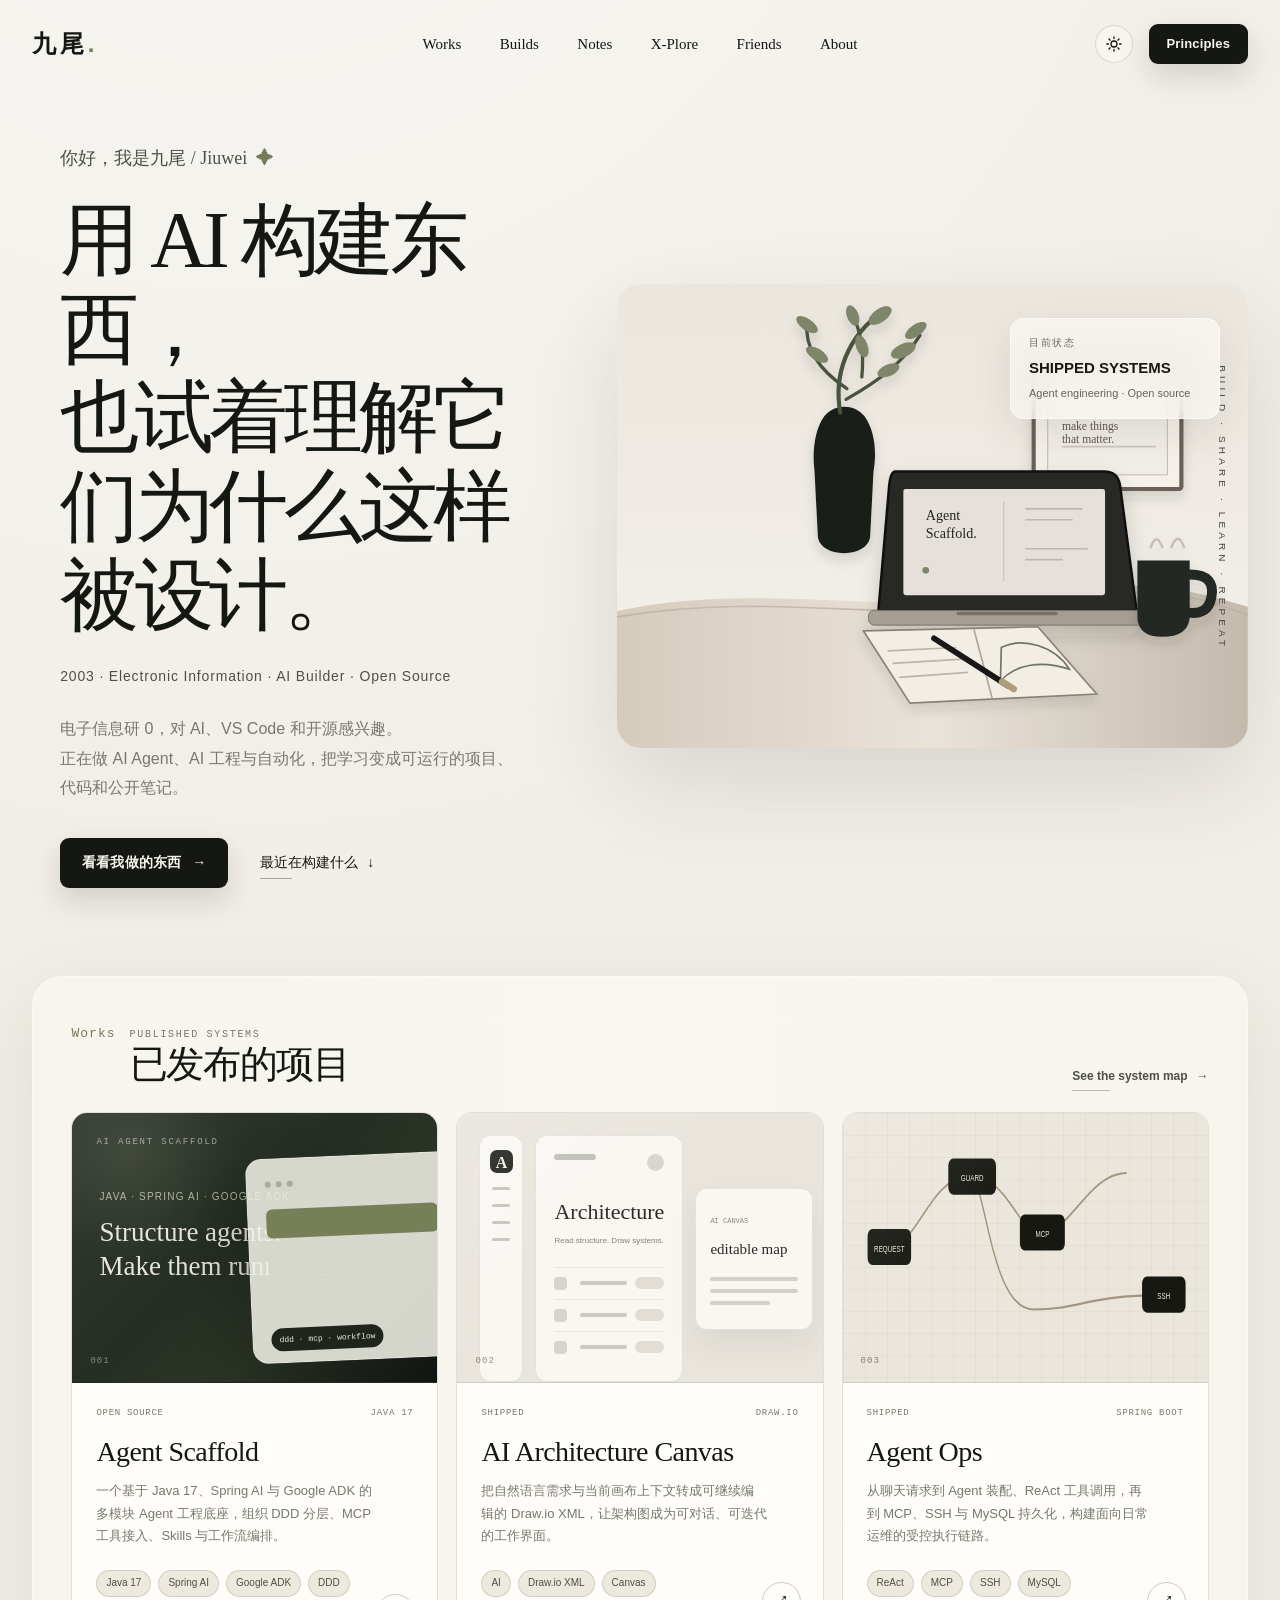
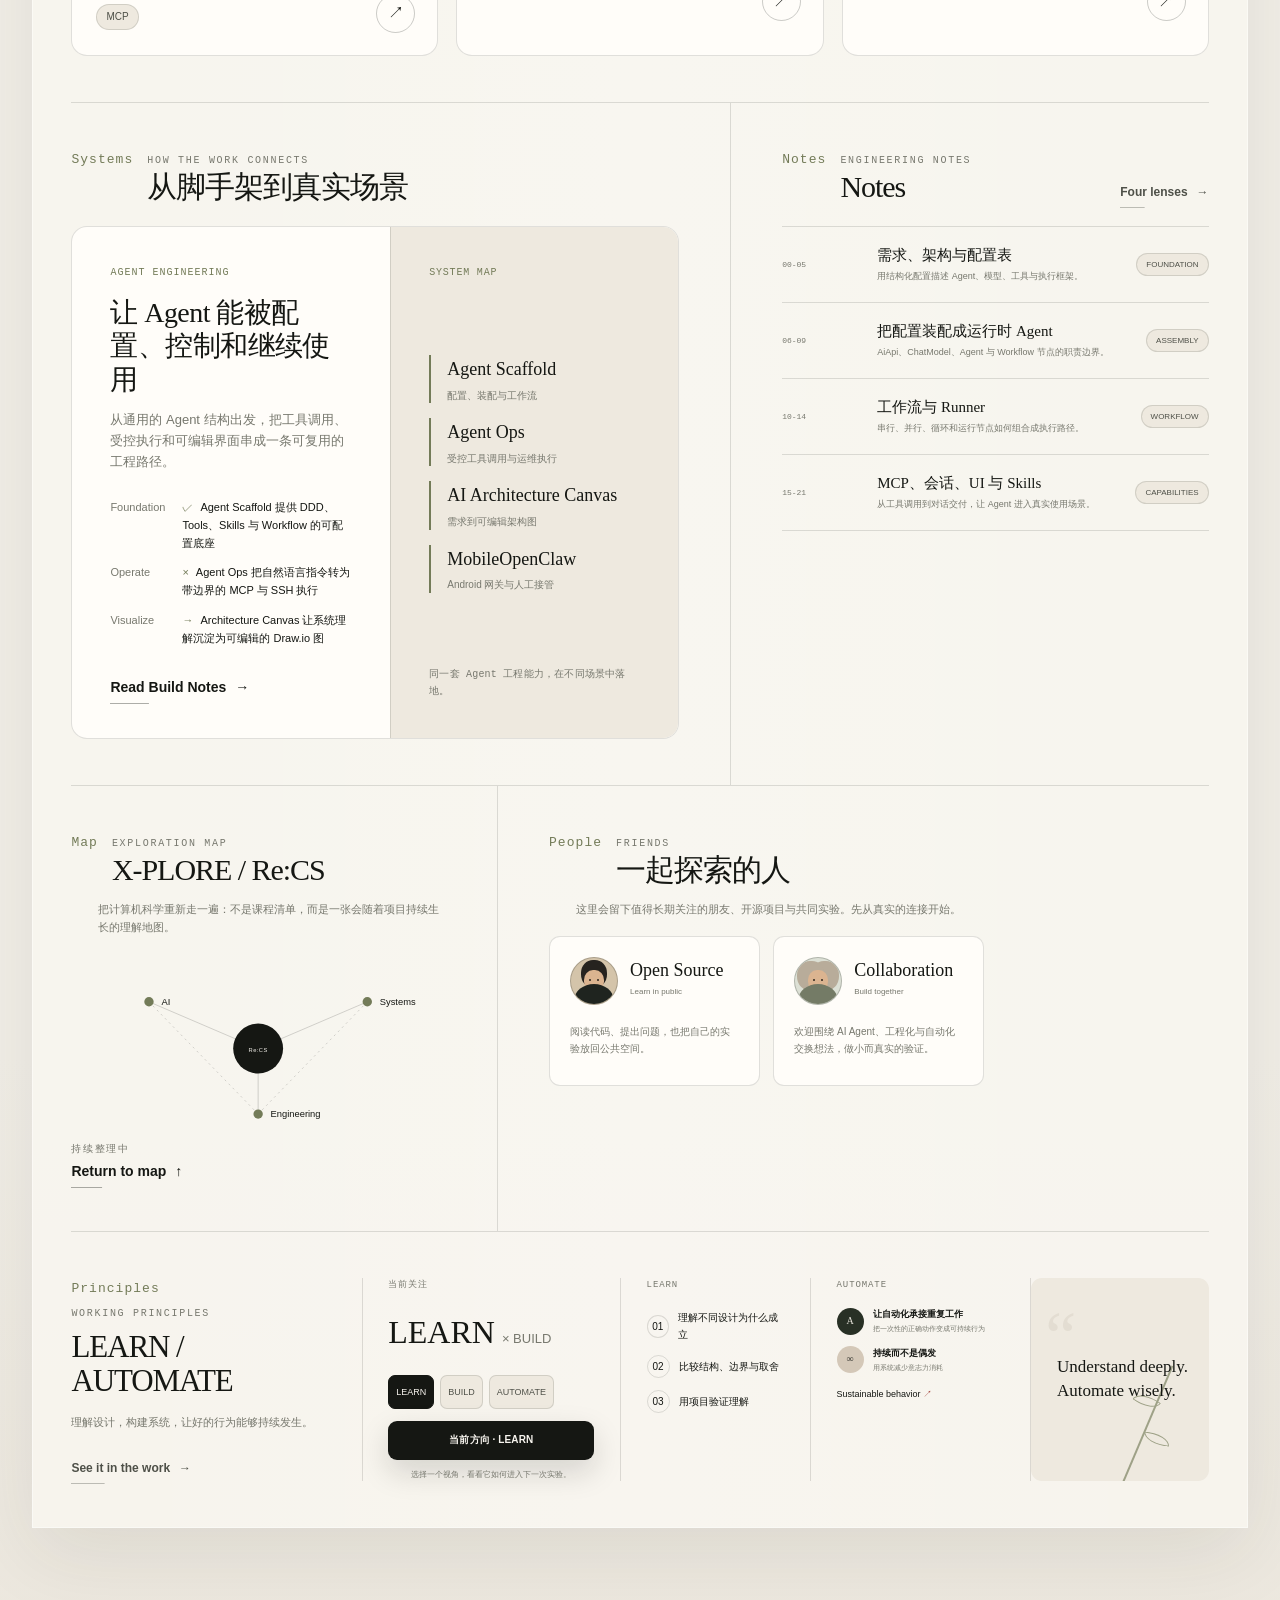
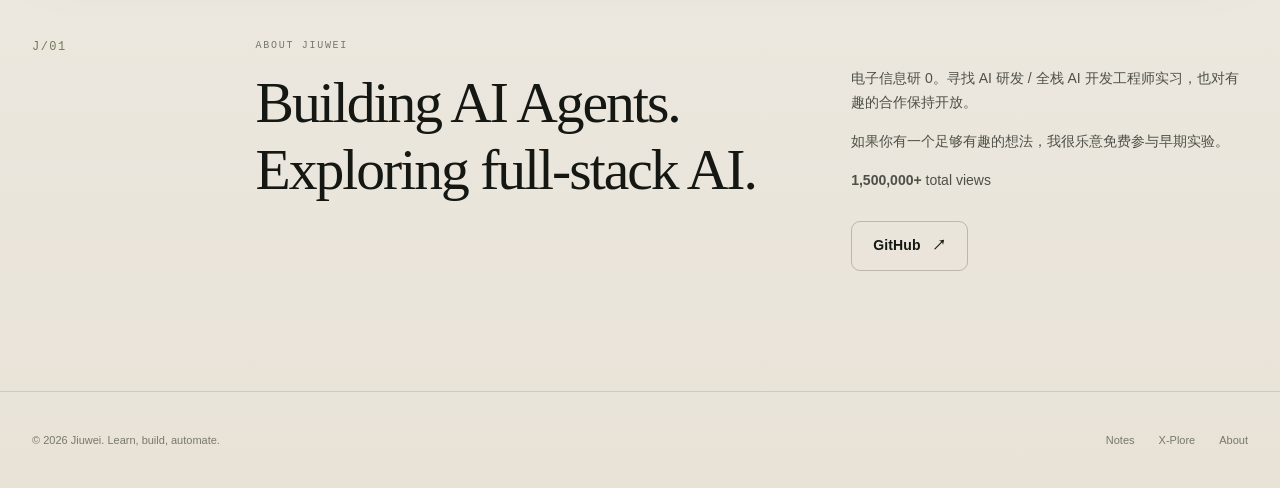
==== index.html @ 37fd0a12 "Add Agent Scaffold notes page" ====
<!doctype html>
<html lang="zh-CN">
<head>
  <meta charset="utf-8" />
  <meta name="viewport" content="width=device-width, initial-scale=1" />
  <meta name="description" content="九尾的个人构建现场：学习 AI、系统与工程，并把过程变成可运行的项目、代码和公开笔记。" />
  <meta name="theme-color" content="#f2efe8" />
  <meta property="og:title" content="九尾 Jiuwei - AI Builder" />
  <meta property="og:description" content="用 AI 构建东西，也试着理解它们为什么这样被设计。" />
  <meta property="og:type" content="website" />
  <title>九尾 Jiuwei - AI Builder</title>
  <link rel="icon" href="[data-uri]" type="image/svg+xml" />
  <script>document.documentElement.classList.add("js");</script>
  <style>
:root {
  --page: #f1eee7;
  --page-deep: #e8e2d7;
  --surface: #f8f5ef;
  --surface-2: #eee9df;
  --surface-3: #e3ddd2;
  --ink: #151713;
  --ink-soft: #4e5048;
  --muted: #77786e;
  --line: rgba(21, 23, 19, 0.13);
  --line-strong: rgba(21, 23, 19, 0.22);
  --accent: #737b58;
  --accent-deep: #49503b;
  --accent-pale: #dfe2d4;
  --warm: #a5967d;
  --white: #fffdf9;
  --shadow: 0 24px 80px rgba(49, 43, 32, 0.09);
  --shadow-card: 0 14px 42px rgba(49, 43, 32, 0.08);
  --radius-xl: 30px;
  --radius-lg: 22px;
  --radius-md: 16px;
  --radius-sm: 11px;
  --shell: min(1380px, calc(100% - 64px));
  --serif: "Iowan Old Style", "Palatino Linotype", Palatino, "Songti SC", STSong, serif;
  --sans: Inter, ui-sans-serif, -apple-system, BlinkMacSystemFont, "Segoe UI", "PingFang SC", "Hiragino Sans GB", "Microsoft YaHei", sans-serif;
  --mono: "SFMono-Regular", Consolas, "Liberation Mono", Menlo, monospace;
}

html[data-theme="ink"] {
  --page: #12130f;
  --page-deep: #0b0c09;
  --surface: #1b1d17;
  --surface-2: #24271f;
  --surface-3: #2c2f26;
  --ink: #f1eee6;
  --ink-soft: #c7c5bb;
  --muted: #95988d;
  --line: rgba(241, 238, 230, 0.13);
  --line-strong: rgba(241, 238, 230, 0.22);
  --accent: #aab18d;
  --accent-deep: #c7ccb1;
  --accent-pale: #303529;
  --warm: #b6a78d;
  --white: #22241e;
  --shadow: 0 24px 80px rgba(0, 0, 0, 0.22);
  --shadow-card: 0 14px 42px rgba(0, 0, 0, 0.18);
}

* {
  box-sizing: border-box;
}

html {
  scroll-behavior: smooth;
  background: var(--page);
}

body {
  margin: 0;
  min-width: 320px;
  color: var(--ink);
  background:
    radial-gradient(circle at 18% -10%, rgba(255,255,255,.52), transparent 32%),
    linear-gradient(180deg, var(--page) 0%, var(--page) 72%, var(--page-deep) 100%);
  font-family: var(--sans);
  font-size: 16px;
  line-height: 1.65;
  -webkit-font-smoothing: antialiased;
  text-rendering: optimizeLegibility;
  overflow-x: hidden;
}

body::before {
  content: "";
  position: fixed;
  inset: 0;
  z-index: -2;
  pointer-events: none;
  opacity: .28;
  background-image: url("data:image/svg+xml,%3Csvg viewBox='0 0 240 240' xmlns='http://www.w3.org/2000/svg'%3E%3Cfilter id='n'%3E%3CfeTurbulence type='fractalNoise' baseFrequency='.82' numOctaves='3' stitchTiles='stitch'/%3E%3C/filter%3E%3Crect width='100%25' height='100%25' filter='url(%23n)' opacity='.07'/%3E%3C/svg%3E");
}

::selection {
  color: var(--surface);
  background: var(--ink);
}

a {
  color: inherit;
  text-decoration: none;
}

button,
a {
  -webkit-tap-highlight-color: transparent;
}

button,
input,
textarea,
select {
  font: inherit;
}

img,
svg {
  display: block;
  max-width: 100%;
}

h1,
h2,
h3,
h4,
p,
dl,
dd,
blockquote {
  margin: 0;
}

ul {
  margin: 0;
  padding: 0;
  list-style: none;
}

.sr-only {
  position: absolute;
  width: 1px;
  height: 1px;
  padding: 0;
  margin: -1px;
  overflow: hidden;
  clip: rect(0, 0, 0, 0);
  white-space: nowrap;
  border: 0;
}

.skip-link {
  position: fixed;
  top: 14px;
  left: 14px;
  z-index: 1000;
  padding: 10px 14px;
  color: var(--surface);
  background: var(--ink);
  border-radius: 9px;
  transform: translateY(-160%);
  transition: transform .2s ease;
}

.skip-link:focus {
  transform: translateY(0);
}

.shell {
  width: var(--shell);
  margin-inline: auto;
}

.site-header {
  position: sticky;
  top: 0;
  z-index: 100;
  transition: background .25s ease, border-color .25s ease, box-shadow .25s ease;
}

.site-header.is-scrolled {
  background: color-mix(in srgb, var(--page) 82%, transparent);
  border-bottom: 1px solid var(--line);
  box-shadow: 0 8px 28px rgba(38, 34, 27, .05);
  -webkit-backdrop-filter: blur(18px);
  backdrop-filter: blur(18px);
}

.header-inner {
  min-height: 88px;
  display: grid;
  grid-template-columns: 180px 1fr 180px;
  align-items: center;
  gap: 24px;
}

.brand {
  width: max-content;
  font-size: 24px;
  font-weight: 800;
  letter-spacing: .16em;
}

.brand-dot {
  color: var(--accent);
}

.primary-nav {
  display: flex;
  justify-content: center;
  align-items: center;
  gap: clamp(20px, 3vw, 44px);
  font-family: var(--serif);
  font-size: 15px;
}

.primary-nav a {
  position: relative;
  padding: 8px 0;
}

.primary-nav a::after {
  content: "";
  position: absolute;
  left: 0;
  right: 0;
  bottom: 3px;
  height: 1px;
  background: currentColor;
  transform: scaleX(0);
  transform-origin: right;
  transition: transform .25s ease;
}

.primary-nav a:hover::after,
.primary-nav a:focus-visible::after {
  transform: scaleX(1);
  transform-origin: left;
}

.header-actions {
  display: flex;
  justify-content: flex-end;
  align-items: center;
  gap: 16px;
}

.theme-toggle {
  width: 38px;
  height: 38px;
  padding: 0;
  color: var(--ink);
  background: var(--surface);
  border: 1px solid var(--line);
  display: grid;
  place-items: center;
  cursor: pointer;
  border-radius: 999px;
  transition: background .22s ease, border-color .22s ease, transform .22s ease;
}

.theme-toggle:hover {
  background: var(--surface-2);
  border-color: var(--line-strong);
  transform: translateY(-1px);
}

.theme-toggle:focus-visible,
.nav-toggle:focus-visible,
button:focus-visible,
a:focus-visible {
  outline: 2px solid var(--accent);
  outline-offset: 4px;
}

.theme-icon {
  width: 18px;
  height: 18px;
  position: relative;
  display: grid;
  place-items: center;
}

.theme-icon svg {
  width: 18px;
  height: 18px;
  position: absolute;
  fill: none;
  stroke: currentColor;
  stroke-width: 1.7;
  stroke-linecap: round;
  stroke-linejoin: round;
  transition: opacity .24s ease, transform .28s cubic-bezier(.2,.8,.2,1), visibility .24s ease;
}

.theme-icon [data-theme-icon="moon"] {
  opacity: 0;
  visibility: hidden;
  transform: rotate(-24deg) scale(.72);
}

html[data-theme="ink"] .theme-icon [data-theme-icon="sun"] {
  opacity: 0;
  visibility: hidden;
  transform: rotate(24deg) scale(.72);
}

html[data-theme="ink"] .theme-icon [data-theme-icon="moon"] {
  opacity: 1;
  visibility: visible;
  transform: rotate(0) scale(1);
}

.button {
  min-height: 50px;
  padding: 0 21px;
  border: 1px solid transparent;
  border-radius: 9px;
  display: inline-flex;
  align-items: center;
  justify-content: center;
  gap: 11px;
  font-size: 14px;
  font-weight: 650;
  letter-spacing: .01em;
  cursor: pointer;
  transition: transform .22s ease, box-shadow .22s ease, background .22s ease, color .22s ease, border-color .22s ease;
}

.button:hover {
  transform: translateY(-2px);
}

.button-dark {
  color: var(--surface);
  background: var(--ink);
  box-shadow: 0 12px 30px rgba(21,23,19,.15);
}

html[data-theme="ink"] .button-dark {
  color: #11130f;
}

.button-dark:hover {
  box-shadow: 0 16px 36px rgba(21,23,19,.2);
}

.button-small {
  min-height: 40px;
  padding-inline: 17px;
  font-size: 13px;
}

.button-outline {
  color: var(--ink);
  border-color: var(--line-strong);
  background: transparent;
}

.button-outline:hover {
  color: var(--surface);
  background: var(--ink);
  border-color: var(--ink);
}

.nav-toggle {
  display: none;
}

.hero {
  min-height: 760px;
  display: grid;
  grid-template-columns: minmax(0, .88fr) minmax(500px, 1.12fr);
  align-items: center;
  gap: clamp(42px, 7vw, 110px);
  padding-block: 56px 88px;
}

.hero-copy {
  padding-left: clamp(0px, 2.2vw, 32px);
  position: relative;
  z-index: 2;
}

.eyebrow {
  font-family: var(--serif);
  font-size: 18px;
  margin-bottom: 22px;
  color: var(--ink-soft);
}

.eyebrow span {
  color: var(--accent);
  margin-left: 4px;
}

.hero h1 {
  max-width: 760px;
  font-family: var(--serif);
  font-size: clamp(54px, 6.2vw, 92px);
  font-weight: 500;
  line-height: 1.12;
  letter-spacing: -.055em;
}

.hero-role {
  margin-top: 25px;
  color: var(--ink-soft);
  font-size: 14px;
  letter-spacing: .06em;
}

.hero-description {
  max-width: 640px;
  margin-top: 26px;
  color: var(--muted);
  font-size: 16px;
  line-height: 1.85;
}

.hero-actions {
  margin-top: 35px;
  display: flex;
  align-items: center;
  gap: 32px;
}

.text-link,
.quiet-link {
  position: relative;
  width: max-content;
  display: inline-flex;
  align-items: center;
  gap: 9px;
  font-size: 14px;
  font-weight: 580;
}

.text-link::after,
.quiet-link::after {
  content: "";
  position: absolute;
  left: 0;
  right: 0;
  bottom: -5px;
  height: 1px;
  background: currentColor;
  transform: scaleX(.28);
  transform-origin: left;
  opacity: .35;
  transition: transform .25s ease, opacity .25s ease;
}

.text-link:hover::after,
.quiet-link:hover::after {
  transform: scaleX(1);
  opacity: 1;
}

.hero-studio {
  position: relative;
  min-width: 0;
}

.studio-illustration {
  width: 100%;
  filter: saturate(.78) contrast(.98);
  border-radius: 24px;
  box-shadow: 0 35px 90px rgba(45, 39, 28, .13);
}

html[data-theme="ink"] .studio-illustration {
  opacity: .92;
  filter: saturate(.62) brightness(.72) contrast(1.05);
}

.studio-frame,
.studio-vase,
.studio-laptop,
.studio-notebook,
.studio-cup {
  transform-box: fill-box;
  transform-origin: center;
  transition: transform .55s cubic-bezier(.2,.8,.2,1);
}

.hero-studio:hover .studio-laptop { transform: translateY(-4px); }
.hero-studio:hover .studio-vase { transform: translateY(-3px) rotate(-.6deg); }
.hero-studio:hover .studio-notebook { transform: translateY(-2px) rotate(.4deg); }
.hero-studio:hover .studio-cup { transform: translateY(-3px); }

.hero-status {
  position: absolute;
  top: 34px;
  right: 28px;
  min-width: 210px;
  padding: 16px 18px;
}

.glass-card {
  color: #181914;
  background: rgba(250,247,241,.72);
  border: 1px solid rgba(255,255,255,.62);
  border-radius: 14px;
  box-shadow: 0 14px 42px rgba(46,39,29,.1);
  -webkit-backdrop-filter: blur(16px);
  backdrop-filter: blur(16px);
}

.hero-status span,
.hero-status strong {
  display: block;
}

.hero-status .status-label {
  margin-bottom: 5px;
  font-size: 10px;
  text-transform: uppercase;
  letter-spacing: .16em;
  color: #6c6b62;
}

.hero-status strong {
  font-size: 15px;
  font-weight: 690;
}

.hero-status > span:last-child {
  margin-top: 3px;
  font-size: 11px;
  color: #63645d;
}

.status-pulse {
  width: 7px;
  height: 7px;
  display: inline-block !important;
  margin-right: 5px;
  border-radius: 50%;
  background: #6f7d4e;
  box-shadow: 0 0 0 0 rgba(111,125,78,.55);
  animation: pulse 2.3s infinite;
}

@keyframes pulse {
  0% { box-shadow: 0 0 0 0 rgba(111,125,78,.55); }
  70% { box-shadow: 0 0 0 8px rgba(111,125,78,0); }
  100% { box-shadow: 0 0 0 0 rgba(111,125,78,0); }
}

.content-sheet {
  position: relative;
  margin-bottom: 0;
  padding: 0 clamp(22px, 3vw, 44px);
  background: color-mix(in srgb, var(--surface) 90%, transparent);
  border: 1px solid rgba(255,255,255,.45);
  border-radius: var(--radius-xl) var(--radius-xl) 0 0;
  box-shadow: var(--shadow);
  overflow: hidden;
}

.content-sheet::before {
  content: "";
  position: absolute;
  inset: 0;
  pointer-events: none;
  background: linear-gradient(90deg, transparent, rgba(255,255,255,.12), transparent);
}

.section {
  position: relative;
  padding-block: 46px;
  border-bottom: 1px solid var(--line);
}

.section-heading {
  margin-bottom: 26px;
  display: flex;
  justify-content: space-between;
  align-items: end;
  gap: 24px;
}

.section-heading > div {
  display: grid;
  grid-template-columns: auto 1fr;
  grid-template-rows: auto auto;
  column-gap: 14px;
  align-items: baseline;
}

.section-index {
  grid-row: 1 / 3;
  font-family: var(--mono);
  font-size: 13px;
  color: var(--accent);
  letter-spacing: .08em;
}

.section-kicker {
  font-family: var(--mono);
  color: var(--muted);
  font-size: 10px;
  text-transform: uppercase;
  letter-spacing: .17em;
}

.section h2,
.about-section h2 {
  font-family: var(--serif);
  font-size: clamp(28px, 3vw, 44px);
  font-weight: 500;
  line-height: 1.12;
  letter-spacing: -.035em;
}

.quiet-link {
  color: var(--ink-soft);
  font-size: 12px;
  white-space: nowrap;
}

.works-grid {
  display: grid;
  grid-template-columns: repeat(3, minmax(0, 1fr));
  gap: 18px;
}

.work-card {
  min-width: 0;
  position: relative;
  background: var(--white);
  border: 1px solid var(--line);
  border-radius: var(--radius-md);
  overflow: hidden;
  transition: transform .32s cubic-bezier(.2,.8,.2,1), box-shadow .32s ease, border-color .32s ease;
}

.work-card:hover {
  transform: translateY(-7px);
  border-color: var(--line-strong);
  box-shadow: var(--shadow-card);
}

.work-art {
  position: relative;
  height: 270px;
  overflow: hidden;
  border-bottom: 1px solid var(--line);
}

.work-art::after {
  content: "";
  position: absolute;
  inset: 0;
  pointer-events: none;
  background: linear-gradient(135deg, rgba(255,255,255,.12), transparent 45%);
}

.work-art-agent {
  color: #e6e4db;
  background:
    radial-gradient(circle at 16% 15%, rgba(164,174,126,.15), transparent 28%),
    linear-gradient(135deg, #182019, #2d3628 68%, #131714);
}

.mini-brand {
  position: absolute;
  top: 22px;
  left: 24px;
  font-family: var(--mono);
  font-size: 9px;
  letter-spacing: .2em;
  color: rgba(255,255,255,.55);
}

.mind-copy {
  position: absolute;
  top: 76px;
  left: 27px;
}

.mind-copy span {
  display: block;
  margin-bottom: 10px;
  font-size: 10px;
  letter-spacing: .12em;
  color: #aeb49d;
}

.mind-copy strong {
  font-family: var(--serif);
  font-size: 27px;
  line-height: 1.25;
  font-weight: 500;
}

.mind-panel {
  position: absolute;
  top: 42px;
  right: -22px;
  width: 210px;
  height: 205px;
  padding: 22px 18px;
  background: rgba(238,239,229,.88);
  border: 1px solid rgba(255,255,255,.3);
  border-radius: 16px 0 0 16px;
  box-shadow: -20px 26px 60px rgba(0,0,0,.2);
  transform: rotate(-2.5deg);
}

.mind-panel-top {
  display: flex;
  gap: 5px;
  margin-bottom: 22px;
}

.mind-panel-top i {
  width: 6px;
  height: 6px;
  border-radius: 50%;
  background: #aaa99c;
}

.mind-note {
  width: 100%;
  height: 29px;
  margin-bottom: 9px;
  border-radius: 6px;
  background: #d5d7cb;
}

.mind-note.primary {
  background: #777f59;
}

.mind-note.short {
  width: 64%;
}

.mind-chip {
  width: max-content;
  margin-top: 14px;
  padding: 5px 8px;
  color: #eef0e7;
  background: #1f241d;
  border-radius: 999px;
  font-family: var(--mono);
  font-size: 8px;
}

.art-number {
  position: absolute;
  left: 18px;
  bottom: 14px;
  z-index: 2;
  font-family: var(--mono);
  font-size: 9px;
  letter-spacing: .12em;
  opacity: .5;
}

.work-art-paper {
  display: grid;
  grid-template-columns: 44px 1fr 118px;
  gap: 12px;
  padding: 22px;
  color: #292a25;
  background: #e9e5dd;
}

.paper-sidebar,
.paper-main,
.paper-summary {
  border: 1px solid rgba(30,31,27,.1);
  background: rgba(255,253,249,.78);
  border-radius: 12px;
}

.paper-sidebar {
  display: flex;
  flex-direction: column;
  align-items: center;
  gap: 14px;
  padding: 14px 0;
}

.paper-sidebar b {
  width: 23px;
  height: 23px;
  display: grid;
  place-items: center;
  border-radius: 7px;
  color: #f2eee5;
  background: #23251f;
  font-family: var(--serif);
}

.paper-sidebar i {
  width: 18px;
  height: 3px;
  border-radius: 999px;
  background: #c7c4bc;
}

.paper-main {
  padding: 18px;
}

.paper-topline {
  display: flex;
  justify-content: space-between;
  margin-bottom: 23px;
}

.paper-topline span:first-child {
  width: 42px;
  height: 6px;
  border-radius: 999px;
  background: #bfc0b7;
}

.paper-topline span:last-child {
  width: 17px;
  height: 17px;
  border-radius: 50%;
  background: #d9d5cd;
}

.paper-main h4 {
  font-family: var(--serif);
  font-size: 22px;
  font-weight: 500;
}

.paper-main > p {
  margin: 3px 0 20px;
  color: #818078;
  font-size: 8px;
}

.paper-row {
  height: 32px;
  display: grid;
  grid-template-columns: 18px 1fr 29px;
  align-items: center;
  gap: 8px;
  border-top: 1px solid rgba(30,31,27,.08);
}

.paper-row i {
  width: 13px;
  height: 13px;
  border-radius: 4px;
  background: #d5d5cb;
}

.paper-row span {
  height: 4px;
  border-radius: 999px;
  background: #cbc9c0;
}

.paper-row em {
  height: 12px;
  border-radius: 999px;
  background: #e2ded6;
}

.paper-summary {
  align-self: center;
  padding: 16px 14px;
  box-shadow: 0 15px 30px rgba(62,57,47,.08);
}

.paper-summary span {
  font-family: var(--mono);
  font-size: 7px;
  color: #8a897f;
}

.paper-summary strong {
  display: block;
  margin: 6px 0 15px;
  font-family: var(--serif);
  font-size: 15px;
  font-weight: 500;
}

.paper-summary i {
  display: block;
  width: 100%;
  height: 4px;
  margin: 8px 0;
  border-radius: 99px;
  background: #d2d0c8;
}

.paper-summary i:nth-child(5) {
  width: 68%;
}

.work-art-flow {
  background: #ebe6dc;
}

.flow-grid {
  position: absolute;
  inset: 0;
  background-image:
    linear-gradient(rgba(21,23,19,.035) 1px, transparent 1px),
    linear-gradient(90deg, rgba(21,23,19,.035) 1px, transparent 1px);
  background-size: 22px 22px;
}

.work-art-flow svg {
  position: absolute;
  inset: 0;
  width: 100%;
  height: 100%;
}

.work-body {
  position: relative;
  min-height: 260px;
  padding: 23px 24px 25px;
}

.work-meta {
  display: flex;
  justify-content: space-between;
  font-family: var(--mono);
  font-size: 9px;
  color: var(--muted);
  letter-spacing: .08em;
  text-transform: uppercase;
}

.work-body h3,
.build-copy h3 {
  margin-top: 14px;
  font-family: var(--serif);
  font-size: 28px;
  font-weight: 500;
  line-height: 1.2;
  letter-spacing: -.02em;
}

.work-body > p {
  max-width: 90%;
  margin-top: 11px;
  color: var(--muted);
  font-size: 13px;
  line-height: 1.75;
}

.tag-row {
  margin-top: 22px;
  padding-right: 50px;
  display: flex;
  flex-wrap: wrap;
  gap: 7px;
}

.tag-row span,
.note-row > span {
  padding: 4px 9px;
  color: var(--ink-soft);
  background: var(--surface-2);
  border: 1px solid var(--line);
  border-radius: 999px;
  font-size: 10px;
}

.round-link {
  position: absolute;
  right: 22px;
  bottom: 22px;
  width: 39px;
  height: 39px;
  display: grid;
  place-items: center;
  border: 1px solid var(--line-strong);
  border-radius: 50%;
  transition: color .2s ease, background .2s ease, transform .2s ease;
}

.round-link:hover {
  color: var(--surface);
  background: var(--ink);
  transform: rotate(14deg);
}

.section-split {
  display: grid;
  grid-template-columns: minmax(0, 1.16fr) minmax(400px, .84fr);
}

.split-panel {
  min-width: 0;
}

.split-panel:first-child {
  padding-right: clamp(28px, 4vw, 54px);
  border-right: 1px solid var(--line);
}

.split-panel:last-child {
  padding-left: clamp(28px, 4vw, 54px);
}

.section-heading.compact {
  margin-bottom: 23px;
}

.section-heading.compact h2 {
  font-size: 30px;
}

.build-card {
  display: grid;
  grid-template-columns: 1.05fr .95fr;
  min-height: 420px;
  background: var(--white);
  border: 1px solid var(--line);
  border-radius: var(--radius-md);
  overflow: hidden;
}

.build-copy {
  padding: clamp(25px, 3vw, 38px);
}

.live-label {
  display: flex;
  align-items: center;
  gap: 8px;
  font-family: var(--mono);
  color: var(--accent);
  font-size: 10px;
  text-transform: uppercase;
  letter-spacing: .1em;
}

.live-label span {
  width: 7px;
  height: 7px;
  border-radius: 50%;
  background: var(--accent);
  box-shadow: 0 0 0 4px var(--accent-pale);
}

.build-copy > p:nth-of-type(2) {
  max-width: 500px;
  margin-top: 12px;
  color: var(--muted);
  font-size: 13px;
}

.system-map {
  min-height: 100%;
  padding: clamp(25px, 3vw, 38px);
  display: flex;
  flex-direction: column;
  justify-content: space-between;
  background: var(--surface-2);
  border-left: 1px solid var(--line);
}

.system-map-kicker,
.system-map-note {
  font-family: var(--mono);
  font-size: 10px;
  letter-spacing: .08em;
  text-transform: uppercase;
}

.system-map-kicker {
  color: var(--accent);
}

.system-map-note {
  max-width: 235px;
  color: var(--muted);
  line-height: 1.7;
  letter-spacing: .02em;
  text-transform: none;
}

.system-map-list {
  display: grid;
  gap: 15px;
  margin: 28px 0;
  padding: 0;
  list-style: none;
}

.system-map-list li {
  padding-left: 16px;
  border-left: 2px solid var(--accent);
}

.system-map-list strong,
.system-map-list span {
  display: block;
}

.system-map-list strong {
  font-family: var(--serif);
  font-size: 18px;
  font-weight: 500;
}

.system-map-list span {
  margin-top: 3px;
  color: var(--muted);
  font-size: 10px;
  line-height: 1.55;
}

.progress-wrap {
  margin-top: 28px;
}

.progress-label {
  margin-bottom: 8px;
  display: flex;
  justify-content: space-between;
  color: var(--ink-soft);
  font-size: 11px;
}

.progress-label strong {
  font-family: var(--serif);
  font-size: 18px;
  font-weight: 500;
}

.progress-track {
  height: 5px;
  background: var(--surface-3);
  border-radius: 99px;
  overflow: hidden;
}

.progress-track span {
  height: 100%;
  display: block;
  background: var(--ink);
  border-radius: inherit;
}

.progress-track.large {
  height: 7px;
}

.build-list {
  margin: 25px 0 27px;
  display: grid;
  gap: 11px;
}

.build-list > div {
  display: grid;
  grid-template-columns: 62px 1fr;
  gap: 10px;
  font-size: 11px;
}

.build-list dt {
  color: var(--muted);
}

.build-list dd::before {
  content: "✓";
  margin-right: 7px;
  color: var(--accent);
}

.build-list > div:nth-child(2) dd::before {
  content: "×";
}

.build-list > div:nth-child(3) dd::before {
  content: "→";
}

.strong-link {
  font-weight: 680;
}

.build-console {
  min-height: 100%;
  color: #d8ded2;
  background: #151a15;
  display: grid;
  grid-template-rows: auto 1fr 120px;
}

.console-top {
  min-height: 47px;
  padding: 0 17px;
  display: flex;
  align-items: center;
  gap: 6px;
  border-bottom: 1px solid rgba(255,255,255,.09);
}

.console-top span {
  width: 7px;
  height: 7px;
  border-radius: 50%;
  background: #576052;
}

.console-top b {
  margin-left: auto;
  font-family: var(--mono);
  font-size: 8px;
  font-weight: 400;
  color: #838c7e;
}

.console-lines {
  padding: 20px 21px;
  font-family: var(--mono);
  font-size: 9px;
  line-height: 1.75;
}

.console-lines p {
  position: relative;
  padding-left: 14px;
  color: #aab1a6;
}

.console-lines p::before {
  content: "·";
  position: absolute;
  left: 2px;
  color: #65705f;
}

.console-lines p:has(em) {
  margin-top: 10px;
  padding-left: 0;
}

.console-lines p:has(em)::before {
  display: none;
}

.console-lines em {
  color: #93b56f;
  font-style: normal;
  letter-spacing: .08em;
}

.mini-map {
  position: relative;
  overflow: hidden;
  background: #e8e4db;
  color: #31332e;
}

.mini-map span {
  position: absolute;
  left: var(--x);
  top: var(--y);
  width: 34px;
  height: 21px;
  display: grid;
  place-items: center;
  border: 1px solid rgba(49,51,46,.18);
  border-radius: 999px;
  background: rgba(255,255,255,.44);
  font-size: 7px;
}

.mini-map .map-center {
  left: 50%;
  top: 50%;
  width: 32px;
  height: 32px;
  color: #e9e5dc;
  background: #1b1d19;
  border: 0;
  transform: translate(-50%,-50%);
}

.mini-map i {
  position: absolute;
  left: 50%;
  top: 50%;
  width: 40%;
  height: 1px;
  background: rgba(49,51,46,.19);
  transform-origin: left;
}

.mini-map .line-a { transform: rotate(-150deg); }
.mini-map .line-b { transform: rotate(-38deg); }
.mini-map .line-c { transform: rotate(148deg); }
.mini-map .line-d { transform: rotate(35deg); }

.notes-list {
  border-top: 1px solid var(--line);
}

.note-row {
  min-height: 76px;
  display: grid;
  grid-template-columns: 78px 1fr auto;
  align-items: center;
  gap: 17px;
  border-bottom: 1px solid var(--line);
  transition: padding .25s ease, background .25s ease;
}

.note-row:hover {
  padding-inline: 12px;
  background: color-mix(in srgb, var(--surface-2) 48%, transparent);
}

.note-row time {
  font-family: var(--mono);
  color: var(--muted);
  font-size: 8px;
}

.note-row h3 {
  font-family: var(--serif);
  font-size: 15px;
  font-weight: 500;
  line-height: 1.3;
}

.note-row p {
  margin-top: 3px;
  color: var(--muted);
  font-size: 9px;
}

.note-row > span {
  font-size: 8px;
  white-space: nowrap;
}

.lower-split {
  grid-template-columns: minmax(360px, .75fr) minmax(0, 1.25fr);
}

.section-intro {
  max-width: 660px;
  margin: -9px 0 18px 27px;
  color: var(--muted);
  font-size: 11px;
}

.garden-map {
  margin-top: 10px;
  color: var(--ink);
}

.garden-map svg {
  width: 100%;
  overflow: visible;
}

.garden-center {
  fill: var(--ink);
}

.garden-center-text {
  fill: var(--surface);
  font-size: 11px;
  letter-spacing: .08em;
}

.garden-map svg > g:last-child circle:not(.garden-center) {
  fill: var(--accent);
}

.friends-grid {
  display: grid;
  grid-template-columns: repeat(3, minmax(0, 1fr));
  gap: 13px;
}

.friend-card {
  min-width: 0;
  position: relative;
  padding: 20px;
  background: var(--white);
  border: 1px solid var(--line);
  border-radius: var(--radius-sm);
  transition: transform .25s ease, box-shadow .25s ease;
}

.friend-card:hover {
  transform: translateY(-5px);
  box-shadow: var(--shadow-card);
}

.avatar {
  position: relative;
  float: left;
  width: 48px;
  height: 48px;
  margin-right: 12px;
  border-radius: 50%;
  overflow: hidden;
  background: #d4c4aa;
  border: 1px solid var(--line-strong);
}

.avatar::before {
  content: "";
  position: absolute;
  left: 50%;
  top: 12px;
  width: 20px;
  height: 22px;
  border-radius: 45% 45% 48% 48%;
  background: #dbb490;
  transform: translateX(-50%);
}

.avatar::after {
  content: "";
  position: absolute;
  left: 50%;
  bottom: -11px;
  width: 39px;
  height: 31px;
  border-radius: 50% 50% 0 0;
  background: #1f241f;
  transform: translateX(-50%);
}

.avatar span::before,
.avatar span::after {
  content: "";
  position: absolute;
  z-index: 2;
  top: 21px;
  width: 2px;
  height: 2px;
  border-radius: 50%;
  background: #2c241d;
}

.avatar span::before { left: 18px; }
.avatar span::after { right: 18px; }

.avatar-a::before {
  box-shadow: 0 -7px 0 3px #26231f;
}

.avatar-b {
  background: #dce0d5;
}

.avatar-b::before {
  box-shadow: -7px -5px 0 4px #b8ac9a, 7px -5px 0 4px #b8ac9a;
}

.avatar-b::after {
  background: #747b66;
}

.avatar-c {
  background: #d0b89b;
}

.avatar-c::before {
  box-shadow: 0 -7px 0 3px #29231e;
}

.avatar-c::after {
  background: #28323a;
}

.friend-title {
  min-height: 51px;
  padding-top: 4px;
}

.friend-title h3 {
  font-family: var(--serif);
  font-size: 18px;
  font-weight: 500;
  line-height: 1.1;
}

.friend-title p {
  margin-top: 4px;
  color: var(--muted);
  font-size: 8px;
}

.friend-card > p {
  clear: both;
  min-height: 57px;
  padding-top: 16px;
  color: var(--muted);
  font-size: 10px;
}

.friend-card dl {
  margin-top: 13px;
  display: grid;
  gap: 7px;
  font-size: 9px;
}

.friend-card dl div {
  display: grid;
  grid-template-columns: auto 1fr;
  gap: 7px;
}

.friend-card dt {
  color: var(--muted);
}

.friend-card dd {
  overflow: hidden;
  text-overflow: ellipsis;
  white-space: nowrap;
}

.friend-links {
  margin-top: 16px;
  display: flex;
  gap: 9px;
}

.friend-links a {
  width: 27px;
  height: 27px;
  display: grid;
  place-items: center;
  border: 1px solid var(--line);
  border-radius: 50%;
  font-family: var(--mono);
  font-size: 7px;
  transition: color .2s ease, background .2s ease;
}

.friend-links a:hover {
  color: var(--surface);
  background: var(--ink);
}

.support-section {
  border-bottom: 0;
}

.support-grid {
  display: grid;
  grid-template-columns: 1.15fr 1.02fr .75fr .87fr .7fr;
  align-items: stretch;
}

.support-grid > * {
  min-width: 0;
  padding-inline: clamp(18px, 2vw, 30px);
  border-right: 1px solid var(--line);
}

.support-grid > *:first-child {
  padding-left: 0;
}

.support-grid > *:last-child {
  padding-right: 0;
  border-right: 0;
}

.support-intro .section-index {
  display: block;
  margin-bottom: 7px;
}

.support-intro h2 {
  margin-top: 7px;
  font-size: 31px;
}

.support-intro > p:last-of-type {
  margin: 14px 0 23px;
  color: var(--muted);
  font-size: 11px;
}

.fund-card > p:first-child,
.support-label {
  color: var(--muted);
  font-family: var(--mono);
  font-size: 9px;
  text-transform: uppercase;
  letter-spacing: .1em;
}

.fund-amount {
  margin: 14px 0 13px;
  display: flex;
  align-items: baseline;
  gap: 7px;
}

.fund-amount strong {
  font-family: var(--serif);
  font-size: 32px;
  font-weight: 500;
}

.fund-amount span {
  color: var(--muted);
  font-size: 13px;
}

.support-options {
  margin: 16px 0 12px;
  display: grid;
  grid-template-columns: repeat(4, 1fr);
  gap: 6px;
}

.support-options button {
  min-height: 34px;
  padding: 0 7px;
  color: var(--ink-soft);
  background: var(--surface-2);
  border: 1px solid var(--line);
  border-radius: 7px;
  font-size: 9px;
  cursor: pointer;
  transition: color .2s ease, background .2s ease, border-color .2s ease;
}

.support-options button:hover,
.support-options button.is-selected {
  color: var(--surface);
  background: var(--ink);
  border-color: var(--ink);
}

.support-cta {
  width: 100%;
  min-height: 39px;
  padding-inline: 10px;
  font-size: 10px;
}

.fund-note {
  margin-top: 8px;
  color: var(--muted);
  font-size: 8px;
  text-align: center;
}

.fund-use ul {
  margin-top: 18px;
  display: grid;
  gap: 12px;
  font-size: 10px;
}

.fund-use li {
  display: flex;
  align-items: center;
  gap: 9px;
}

.fund-use li span {
  width: 23px;
  height: 23px;
  display: grid;
  place-items: center;
  border: 1px solid var(--line);
  border-radius: 50%;
}

.supporters ul {
  margin-top: 15px;
  display: grid;
  gap: 11px;
}

.supporters li {
  display: flex;
  align-items: center;
  gap: 9px;
}

.supporter-avatar {
  flex: 0 0 auto;
  width: 27px;
  height: 27px;
  display: grid;
  place-items: center;
  border-radius: 50%;
  color: #ece9e0;
  background: #283025;
  font-family: var(--serif);
  font-size: 10px;
}

.supporter-avatar.two {
  color: #34352f;
  background: #d4c8b8;
}

.supporter-avatar.three {
  background: #8c744a;
}

.supporters strong,
.supporters small {
  display: block;
}

.supporters strong {
  font-size: 9px;
}

.supporters small {
  margin-top: 1px;
  color: var(--muted);
  font-size: 7px;
}

.thanks {
  margin-top: 14px;
  font-size: 9px;
}

.thanks span {
  color: #a84d44;
}

.support-quote {
  min-height: 190px;
  position: relative;
  display: flex;
  flex-direction: column;
  justify-content: center;
  overflow: hidden;
  background: var(--surface-2);
  border-radius: var(--radius-sm);
}

.quote-mark {
  position: absolute;
  top: 1px;
  left: 14px;
  font-family: var(--serif);
  font-size: 70px;
  color: var(--surface-3);
}

.support-quote p {
  position: relative;
  z-index: 2;
  font-family: var(--serif);
  font-size: 17px;
  line-height: 1.45;
}

.quote-sprig {
  position: absolute;
  right: -9px;
  bottom: -20px;
  width: 74px;
  height: 126px;
  border-left: 2px solid var(--accent);
  transform: rotate(23deg);
  opacity: .65;
}

.quote-sprig::before,
.quote-sprig::after {
  content: "";
  position: absolute;
  width: 24px;
  height: 11px;
  border: 1px solid var(--accent);
  border-radius: 100% 0 100% 0;
}

.quote-sprig::before {
  left: -24px;
  top: 36px;
  transform: rotate(12deg);
}

.quote-sprig::after {
  left: 0;
  top: 67px;
  transform: rotate(-18deg) scaleX(-1);
}

.about-section {
  min-height: 420px;
  padding-block: 110px 120px;
  display: grid;
  grid-template-columns: .35fr 1.1fr .8fr;
  align-items: start;
  gap: 50px;
}

.about-number {
  font-family: var(--mono);
  color: var(--accent);
  font-size: 12px;
  letter-spacing: .12em;
}

.about-copy .section-kicker {
  margin-bottom: 14px;
}

.about-section h2 {
  font-size: clamp(39px, 4.5vw, 66px);
  line-height: 1.17;
}

.about-text {
  padding-top: 29px;
}

.about-text p {
  margin-bottom: 16px;
  color: var(--ink-soft);
  font-size: 14px;
}

.about-text .button {
  margin-top: 13px;
}

.site-footer {
  border-top: 1px solid var(--line);
}

.footer-inner {
  min-height: 96px;
  display: flex;
  justify-content: space-between;
  align-items: center;
  gap: 24px;
  color: var(--muted);
  font-size: 11px;
}

.footer-inner nav {
  display: flex;
  gap: 24px;
}

.footer-inner a:hover {
  color: var(--ink);
}

.toast {
  position: fixed;
  left: 50%;
  bottom: 28px;
  z-index: 200;
  width: min(420px, calc(100% - 32px));
  padding: 15px 18px;
  color: var(--surface);
  background: var(--ink);
  border-radius: 12px;
  box-shadow: 0 20px 60px rgba(0,0,0,.2);
  opacity: 0;
  pointer-events: none;
  transform: translate(-50%, 22px);
  transition: opacity .25s ease, transform .25s ease;
}

.toast.is-visible {
  opacity: 1;
  transform: translate(-50%, 0);
}

.toast strong,
.toast span {
  display: block;
}

.toast strong {
  font-size: 12px;
}

.toast span {
  margin-top: 3px;
  color: color-mix(in srgb, var(--surface) 72%, transparent);
  font-size: 10px;
}

.js .reveal {
  opacity: 0;
  transform: translateY(18px);
  transition: opacity .75s ease, transform .75s cubic-bezier(.2,.8,.2,1);
}

.js .reveal.is-visible {
  opacity: 1;
  transform: translateY(0);
}

@media (max-width: 1180px) {
  :root {
    --shell: min(100% - 42px, 1080px);
  }

  .header-inner {
    grid-template-columns: 130px 1fr 130px;
  }

  .primary-nav {
    gap: 22px;
  }

  .hero {
    min-height: 680px;
    grid-template-columns: .95fr 1.05fr;
    gap: 42px;
  }

  .hero h1 {
    font-size: clamp(49px, 5.8vw, 70px);
  }

  .works-grid {
    gap: 13px;
  }

  .work-art {
    height: 230px;
  }

  .work-art-paper {
    grid-template-columns: 38px 1fr 94px;
    padding: 16px;
    gap: 8px;
  }

  .mind-panel {
    width: 180px;
  }

  .section-split {
    grid-template-columns: 1fr;
  }

  .split-panel:first-child {
    padding-right: 0;
    border-right: 0;
  }

  .split-panel:last-child {
    padding-left: 0;
  }

  .section-split .split-panel + .split-panel {
    border-top: 1px solid var(--line);
  }

  .lower-split {
    grid-template-columns: .88fr 1.12fr;
  }

  .lower-split .split-panel:first-child {
    padding-right: 34px;
    border-right: 1px solid var(--line);
  }

  .lower-split .split-panel:last-child {
    padding-left: 34px;
    border-top: 0;
  }

  .friends-grid {
    grid-template-columns: 1fr;
  }

  .friend-card > p {
    min-height: 0;
  }

  .support-grid {
    grid-template-columns: 1.1fr 1fr .82fr;
    row-gap: 32px;
  }

  .support-grid > * {
    padding-inline: 24px;
  }

  .support-grid > *:nth-child(3) {
    border-right: 0;
  }

  .support-grid > *:nth-child(4) {
    padding-left: 0;
  }

  .support-grid > *:nth-child(4),
  .support-grid > *:nth-child(5) {
    padding-top: 30px;
    border-top: 1px solid var(--line);
  }

  .support-quote {
    grid-column: 2 / 4;
  }
}

@media (max-width: 900px) {
  :root {
    --shell: min(100% - 32px, 760px);
  }

  .site-header {
    background: color-mix(in srgb, var(--page) 90%, transparent);
    border-bottom: 1px solid var(--line);
    -webkit-backdrop-filter: blur(18px);
    backdrop-filter: blur(18px);
  }

  .header-inner {
    min-height: 72px;
    grid-template-columns: 1fr auto auto;
  }

  .brand {
    font-size: 20px;
  }

  .nav-toggle {
    position: relative;
    width: 42px;
    height: 42px;
    padding: 0;
    display: block;
    order: 3;
    border: 1px solid var(--line);
    border-radius: 9px;
    background: var(--surface);
    cursor: pointer;
  }

  .nav-toggle > span:not(.sr-only) {
    position: absolute;
    left: 11px;
    width: 18px;
    height: 1px;
    background: var(--ink);
    transition: transform .25s ease, top .25s ease;
  }

  .nav-toggle > span:first-child { top: 16px; }
  .nav-toggle > span:nth-child(2) { top: 24px; }

  .nav-toggle[aria-expanded="true"] > span:first-child {
    top: 20px;
    transform: rotate(45deg);
  }

  .nav-toggle[aria-expanded="true"] > span:nth-child(2) {
    top: 20px;
    transform: rotate(-45deg);
  }

  .primary-nav {
    position: fixed;
    left: 16px;
    right: 16px;
    top: 83px;
    padding: 22px;
    display: grid;
    grid-template-columns: repeat(2, 1fr);
    gap: 7px;
    background: var(--surface);
    border: 1px solid var(--line);
    border-radius: 16px;
    box-shadow: var(--shadow-card);
    opacity: 0;
    visibility: hidden;
    pointer-events: none;
    transform: translateY(-10px);
    transition: opacity .2s ease, transform .2s ease;
  }

  .primary-nav.is-open {
    opacity: 1;
    visibility: visible;
    pointer-events: auto;
    transform: translateY(0);
  }

  .primary-nav a {
    padding: 13px 14px;
    border-radius: 9px;
    background: var(--surface-2);
  }

  .primary-nav a::after {
    display: none;
  }

  .header-actions {
    order: 2;
  }

  .header-actions .button {
    display: none;
  }

  .hero {
    min-height: auto;
    grid-template-columns: 1fr;
    gap: 46px;
    padding-block: 72px 68px;
  }

  .hero-copy {
    padding-left: 0;
  }

  .hero h1 {
    max-width: 720px;
    font-size: clamp(50px, 10vw, 76px);
  }

  .hero-studio {
    width: 100%;
  }

  .hero-status {
    top: 22px;
    right: 19px;
  }

  .content-sheet {
    padding-inline: 21px;
    border-radius: 23px 23px 0 0;
  }

  .works-grid {
    grid-template-columns: 1fr;
  }

  .work-card {
    display: grid;
    grid-template-columns: 1.1fr .9fr;
  }

  .work-art {
    height: 100%;
    min-height: 300px;
    border-right: 1px solid var(--line);
    border-bottom: 0;
  }

  .work-body {
    min-height: 300px;
  }

  .build-card {
    grid-template-columns: 1fr 1fr;
  }

  .lower-split {
    grid-template-columns: 1fr;
  }

  .lower-split .split-panel:first-child {
    padding-right: 0;
    border-right: 0;
  }

  .lower-split .split-panel:last-child {
    padding-left: 0;
    border-top: 1px solid var(--line);
  }

  .friends-grid {
    grid-template-columns: repeat(3, minmax(0, 1fr));
  }

  .support-grid {
    grid-template-columns: repeat(2, minmax(0, 1fr));
  }

  .support-grid > * {
    padding-inline: 22px;
  }

  .support-grid > *:nth-child(2),
  .support-grid > *:nth-child(4) {
    border-right: 0;
  }

  .support-grid > *:nth-child(3) {
    padding-left: 0;
    padding-top: 30px;
    border-top: 1px solid var(--line);
    border-right: 1px solid var(--line);
  }

  .support-grid > *:nth-child(4) {
    padding-left: 22px;
  }

  .support-quote {
    grid-column: 1 / 3;
    min-height: 150px;
    padding-left: 32px;
  }

  .about-section {
    grid-template-columns: .25fr 1fr;
    gap: 30px;
  }

  .about-text {
    grid-column: 2;
    padding-top: 0;
  }
}

@media (max-width: 680px) {
  :root {
    --shell: calc(100% - 24px);
  }

  body {
    font-size: 15px;
  }

  .header-inner {
    min-height: 66px;
  }

  .hero {
    gap: 37px;
    padding-block: 54px 48px;
  }

  .eyebrow {
    margin-bottom: 16px;
    font-size: 16px;
  }

  .hero h1 {
    font-size: clamp(44px, 13.1vw, 64px);
    line-height: 1.08;
  }

  .hero-role {
    margin-top: 20px;
    font-size: 11px;
  }

  .hero-description {
    margin-top: 19px;
    font-size: 13px;
  }

  .hero-description br {
    display: none;
  }

  .hero-actions {
    margin-top: 28px;
    align-items: flex-start;
    flex-direction: column;
    gap: 19px;
  }

  .hero-actions .button {
    width: 100%;
  }

  .hero-status {
    top: 13px;
    right: 12px;
    min-width: 166px;
    padding: 11px 13px;
  }

  .hero-status strong {
    font-size: 12px;
  }

  .studio-motto {
    display: none;
  }

  .content-sheet {
    padding-inline: 15px;
    border-radius: 18px 18px 0 0;
  }

  .section {
    padding-block: 36px;
  }

  .section-heading {
    margin-bottom: 20px;
    align-items: flex-start;
  }

  .section-heading > div {
    column-gap: 10px;
  }

  .section h2 {
    font-size: 30px;
  }

  .quiet-link {
    margin-top: 3px;
    font-size: 10px;
  }

  .work-card {
    display: block;
  }

  .work-art {
    height: 245px;
    min-height: 0;
    border-right: 0;
    border-bottom: 1px solid var(--line);
  }

  .work-body {
    min-height: 240px;
    padding: 21px;
  }

  .work-body h3 {
    font-size: 25px;
  }

  .work-art-paper {
    grid-template-columns: 35px 1fr 86px;
    padding: 13px;
    gap: 7px;
  }

  .build-card {
    grid-template-columns: 1fr;
  }

  .build-console {
    min-height: 420px;
  }

  .system-map {
    min-height: 420px;
  }

  .note-row {
    min-height: 88px;
    grid-template-columns: 68px 1fr;
    gap: 11px;
  }

  .note-row > span {
    grid-column: 2;
    width: max-content;
    margin-top: -12px;
    margin-bottom: 10px;
  }

  .section-intro {
    margin-left: 0;
  }

  .garden-map {
    margin: 0 -8px;
    overflow-x: auto;
  }

  .garden-map svg {
    min-width: 600px;
  }

  .friends-grid {
    grid-template-columns: 1fr;
  }

  .support-grid {
    grid-template-columns: 1fr;
  }

  .support-grid > * {
    padding: 26px 0;
    border-right: 0 !important;
    border-top: 1px solid var(--line);
  }

  .support-grid > *:first-child {
    padding-top: 0;
    border-top: 0;
  }

  .support-grid > *:last-child {
    padding-bottom: 0;
  }

  .support-quote {
    grid-column: auto;
    padding-inline: 26px;
  }

  .about-section {
    min-height: auto;
    padding-block: 74px;
    grid-template-columns: 1fr;
    gap: 22px;
  }

  .about-text {
    grid-column: auto;
  }

  .about-section h2 {
    font-size: 42px;
  }

  .footer-inner {
    min-height: 120px;
    flex-direction: column;
    justify-content: center;
    text-align: center;
  }
}

@media (prefers-reduced-motion: reduce) {
  *,
  *::before,
  *::after {
    scroll-behavior: auto !important;
    animation-duration: .01ms !important;
    animation-iteration-count: 1 !important;
    transition-duration: .01ms !important;
  }

  .js .reveal {
    opacity: 1;
    transform: none;
  }
}

  </style>
  <script type="application/ld+json">
  {
    "@context": "https://schema.org",
    "@type": "Person",
    "name": "九尾",
    "alternateName": "Jiuwei",
    "url": "https://github.com/3125022941",
    "jobTitle": "AI Builder",
    "description": "电子信息研 0，持续构建 AI Agent、AI 工程与自动化项目。"
  }
  </script>
</head>
<body>
  <a class="skip-link" href="#main">跳到主要内容</a>

  <header class="site-header" data-header>
    <div class="shell header-inner">
      <a class="brand" href="#top" aria-label="九尾首页">九尾<span class="brand-dot">.</span></a>

      <button class="nav-toggle" type="button" aria-expanded="false" aria-controls="primary-nav" data-nav-toggle>
        <span></span><span></span>
        <span class="sr-only">打开导航</span>
      </button>

      <nav class="primary-nav" id="primary-nav" aria-label="主导航" data-nav>
        <a href="#works">Works</a>
        <a href="#build">Builds</a>
        <a href="#notes">Notes</a>
        <a href="#garden">X-Plore</a>
        <a href="#friends">Friends</a>
        <a href="#about">About</a>
      </nav>

      <div class="header-actions">
        <button class="theme-toggle" type="button" aria-label="切换到夜间模式" title="切换到夜间模式" data-theme-toggle>
          <span class="theme-icon" aria-hidden="true">
            <svg data-theme-icon="sun" viewBox="0 0 24 24"><circle cx="12" cy="12" r="4"></circle><path d="M12 2.5v2.2M12 19.3v2.2M2.5 12h2.2M19.3 12h2.2M5.3 5.3l1.6 1.6M17.1 17.1l1.6 1.6M18.7 5.3l-1.6 1.6M6.9 17.1l-1.6 1.6"></path></svg>
            <svg data-theme-icon="moon" viewBox="0 0 24 24"><path d="M20.7 15.4A8.6 8.6 0 0 1 8.6 3.3 8.6 8.6 0 1 0 20.7 15.4Z"></path></svg>
          </span>
        </button>
        <a class="button button-dark button-small" href="#support">Principles</a>
      </div>
    </div>
  </header>

  <main id="main">
    <section class="hero shell" id="top" aria-labelledby="hero-title">
      <div class="hero-copy reveal">
        <p class="eyebrow">你好，我是九尾 / Jiuwei <span aria-hidden="true">✦</span></p>
        <h1 id="hero-title">用 AI 构建东西，<br />也试着理解它们为什么这样被设计。</h1>
        <p class="hero-role">2003 · Electronic Information · AI Builder · Open Source</p>
        <p class="hero-description">
          电子信息研 0，对 AI、VS Code 和开源感兴趣。<br />
          正在做 AI Agent、AI 工程与自动化，把学习变成可运行的项目、代码和公开笔记。
        </p>
        <div class="hero-actions">
          <a class="button button-dark" href="#works">看看我做的东西 <span aria-hidden="true">→</span></a>
          <a class="text-link" href="#build">最近在构建什么 <span aria-hidden="true">↓</span></a>
        </div>
      </div>

      <div class="hero-studio reveal" aria-label="一张象征公开构建的创作桌面插画">
        <svg class="studio-illustration" viewBox="0 0 760 560" role="img" aria-labelledby="studio-title studio-desc">
          <title id="studio-title">创作者的工作桌</title>
          <desc id="studio-desc">桌面上有笔记本电脑、黑色花瓶、笔记本和咖啡杯。</desc>
          <defs>
            <linearGradient id="wall" x1="0" y1="0" x2="0" y2="1">
              <stop offset="0" stop-color="#eee8dd" />
              <stop offset="1" stop-color="#f7f3ec" />
            </linearGradient>
            <linearGradient id="desk" x1="0" y1="0" x2="1" y2="0">
              <stop offset="0" stop-color="#d8ccb9" />
              <stop offset="0.5" stop-color="#eee5d8" />
              <stop offset="1" stop-color="#c7bba9" />
            </linearGradient>
            <filter id="softShadow" x="-30%" y="-30%" width="160%" height="160%">
              <feDropShadow dx="0" dy="12" stdDeviation="12" flood-color="#302c25" flood-opacity="0.18" />
            </filter>
            <filter id="smallShadow" x="-50%" y="-50%" width="200%" height="200%">
              <feDropShadow dx="0" dy="8" stdDeviation="7" flood-color="#302c25" flood-opacity="0.14" />
            </filter>
          </defs>

          <rect width="760" height="560" rx="24" fill="url(#wall)" />
          <path d="M0 394 C180 356 316 404 510 372 C618 354 681 364 760 389 V560 H0Z" fill="url(#desk)" />
          <path d="M0 401 C202 368 332 414 510 383 C640 360 694 374 760 399" fill="none" stroke="#bfb3a2" stroke-width="2" opacity=".8" />

          <g class="studio-frame" filter="url(#smallShadow)">
            <rect x="502" y="92" width="178" height="155" rx="3" fill="#f8f3ea" stroke="#6b6052" stroke-width="5" />
            <rect x="519" y="109" width="144" height="121" fill="#f4efe7" stroke="#b9ae9d" />
            <path d="M536 132 H644 M536 145 H628 M536 196 H649" stroke="#9b9185" stroke-width="2" opacity=".42" />
            <text x="536" y="176" fill="#5e564c" font-size="14" font-family="Georgia, serif">make things</text>
            <text x="536" y="191" fill="#5e564c" font-size="14" font-family="Georgia, serif">that matter.</text>
          </g>

          <g class="studio-vase" filter="url(#smallShadow)">
            <path d="M238 226 C235 203 238 175 250 159 C262 144 286 144 298 159 C311 177 313 203 309 226 L305 304 C303 331 244 331 242 304Z" fill="#171a16" />
            <path d="M269 155 C261 110 276 63 323 31" fill="none" stroke="#465239" stroke-width="5" stroke-linecap="round" />
            <path d="M276 139 C318 115 345 94 365 62" fill="none" stroke="#465239" stroke-width="4" stroke-linecap="round" />
            <path d="M277 126 C239 101 226 73 229 45" fill="none" stroke="#465239" stroke-width="4" stroke-linecap="round" />
            <path d="M295 112 C298 80 294 58 283 35" fill="none" stroke="#465239" stroke-width="4" stroke-linecap="round" />
            <g fill="#7d8660">
              <ellipse cx="317" cy="38" rx="16" ry="8" transform="rotate(-35 317 38)" />
              <ellipse cx="345" cy="80" rx="16" ry="8" transform="rotate(-25 345 80)" />
              <ellipse cx="360" cy="56" rx="15" ry="7" transform="rotate(-35 360 56)" />
              <ellipse cx="229" cy="49" rx="15" ry="7" transform="rotate(35 229 49)" />
              <ellipse cx="241" cy="85" rx="15" ry="7" transform="rotate(32 241 85)" />
              <ellipse cx="284" cy="38" rx="13" ry="7" transform="rotate(68 284 38)" />
              <ellipse cx="295" cy="75" rx="14" ry="7" transform="rotate(70 295 75)" />
              <ellipse cx="327" cy="104" rx="14" ry="7" transform="rotate(-23 327 104)" />
            </g>
          </g>

          <g class="studio-laptop" filter="url(#softShadow)">
            <path d="M335 226 H587 Q603 226 606 242 L626 393 H315 L328 242 Q330 226 335 226Z" fill="#262824" stroke="#0d0f0d" stroke-width="3" />
            <rect x="345" y="247" width="243" height="128" rx="3" fill="#e8e2d8" />
            <text x="372" y="284" fill="#23231f" font-size="17" font-family="Georgia, serif">Agent</text>
            <text x="372" y="306" fill="#23231f" font-size="17" font-family="Georgia, serif">Scaffold.</text>
            <path d="M466 262 V358" stroke="#beb5a6" />
            <path d="M492 271 H561 M492 284 H549 M492 319 H567 M492 332 H537" stroke="#b4aa9a" stroke-width="2" opacity=".75" />
            <circle cx="372" cy="345" r="4" fill="#7d8660" />
            <rect x="303" y="393" width="333" height="18" rx="7" fill="#a89e90" stroke="#6f685e" />
            <path d="M411 397 H529" stroke="#797166" stroke-width="4" stroke-linecap="round" />
          </g>

          <g class="studio-notebook" filter="url(#smallShadow)">
            <path d="M297 418 L507 413 L578 494 L353 505Z" fill="#f6f0e6" stroke="#8b8175" stroke-width="2" />
            <path d="M430 416 L452 499" stroke="#b1a799" stroke-width="2" />
            <path d="M326 442 L409 438 M332 457 L417 452 M340 474 L423 468" stroke="#c0b5a4" stroke-width="2" />
            <path d="M463 438 C489 425 527 436 545 464 C511 453 481 458 462 478Z" fill="none" stroke="#6e7660" stroke-width="2" />
            <path d="M382 427 L471 484" stroke="#161713" stroke-width="7" stroke-linecap="round" />
            <path d="M464 479 L478 488" stroke="#b39d70" stroke-width="8" stroke-linecap="round" />
          </g>

          <g class="studio-cup" filter="url(#smallShadow)">
            <path d="M627 333 H690 V402 Q688 425 657 425 Q628 425 627 402Z" fill="#232520" />
            <path d="M690 350 Q722 350 716 378 Q712 399 689 396" fill="none" stroke="#232520" stroke-width="12" stroke-linecap="round" />
            <path d="M643 317 Q650 298 657 317 M668 317 Q676 297 683 317" fill="none" stroke="#a69b8a" stroke-width="3" stroke-linecap="round" opacity=".55" />
          </g>

          <text class="studio-motto" x="725" y="98" fill="#444238" font-size="12" letter-spacing="5" font-family="Arial, sans-serif" transform="rotate(90 725 98)">BUILD · SHARE · LEARN · REPEAT</text>
        </svg>

        <div class="hero-status glass-card">
          <span class="status-label">目前状态</span>
          <strong>SHIPPED SYSTEMS</strong>
          <span>Agent engineering · Open source</span>
        </div>
      </div>
    </section>

    <div class="content-sheet shell">
      <section class="section section-works" id="works" aria-labelledby="works-title">
        <div class="section-heading reveal">
          <div>
            <span class="section-index">Works</span>
            <p class="section-kicker">Published systems</p>
            <h2 id="works-title">已发布的项目</h2>
          </div>
          <a class="quiet-link" href="#build">See the system map <span aria-hidden="true">→</span></a>
        </div>

        <div class="works-grid">
          <article class="work-card reveal">
            <div class="work-art work-art-agent" aria-hidden="true">
              <div class="mini-brand">AI AGENT SCAFFOLD</div>
              <div class="mind-copy">
                <span>JAVA · SPRING AI · GOOGLE ADK</span>
                <strong>Structure agents.<br />Make them runnable.</strong>
              </div>
              <div class="mind-panel">
                <div class="mind-panel-top"><i></i><i></i><i></i></div>
                <div class="mind-note primary"></div>
                <div class="mind-note"></div>
                <div class="mind-note short"></div>
                <div class="mind-chip">ddd · mcp · workflow</div>
              </div>
              <span class="art-number">001</span>
            </div>
            <div class="work-body">
              <div class="work-meta"><span>OPEN SOURCE</span><span>Java 17</span></div>
              <h3>Agent Scaffold</h3>
              <p>一个基于 Java 17、Spring AI 与 Google ADK 的多模块 Agent 工程底座，组织 DDD 分层、MCP 工具接入、Skills 与工作流编排。</p>
              <div class="tag-row"><span>Java 17</span><span>Spring AI</span><span>Google ADK</span><span>DDD</span><span>MCP</span></div>
              <a class="round-link" href="https://github.com/3125022941/agent-scaffold" target="_blank" rel="noreferrer" aria-label="打开 Agent Scaffold GitHub 仓库">↗</a>
            </div>
          </article>

          <article class="work-card reveal">
            <div class="work-art work-art-paper" aria-hidden="true">
              <div class="paper-sidebar"><b>A</b><i></i><i></i><i></i><i></i></div>
              <div class="paper-main">
                <div class="paper-topline"><span></span><span></span></div>
                <h4>Architecture</h4>
                <p>Read structure. Draw systems.</p>
                <div class="paper-row"><i></i><span></span><em></em></div>
                <div class="paper-row"><i></i><span></span><em></em></div>
                <div class="paper-row"><i></i><span></span><em></em></div>
              </div>
              <div class="paper-summary"><span>AI CANVAS</span><strong>editable map</strong><i></i><i></i><i></i></div>
              <span class="art-number">002</span>
            </div>
            <div class="work-body">
              <div class="work-meta"><span>SHIPPED</span><span>Draw.io</span></div>
              <h3>AI Architecture Canvas</h3>
              <p>把自然语言需求与当前画布上下文转成可继续编辑的 Draw.io XML，让架构图成为可对话、可迭代的工作界面。</p>
              <div class="tag-row"><span>AI</span><span>Draw.io XML</span><span>Canvas</span></div>
              <a class="round-link" href="#build" aria-label="查看 AI Architecture Canvas 在系统地图中的位置">↗</a>
            </div>
          </article>

          <article class="work-card reveal">
            <div class="work-art work-art-flow" aria-hidden="true">
              <div class="flow-grid"></div>
              <svg viewBox="0 0 520 260" preserveAspectRatio="none">
                <path d="M60 130 C110 130 120 62 180 62 S245 116 284 116 S350 58 404 58" fill="none" stroke="#a2947d" stroke-width="2" />
                <path d="M180 62 C205 62 208 190 272 190 S350 176 454 176" fill="none" stroke="#a2947d" stroke-width="2" />
                <g fill="#171812"><rect x="35" y="112" width="62" height="35" rx="7" /><rect x="150" y="44" width="68" height="35" rx="7" /><rect x="252" y="98" width="64" height="35" rx="7" /><rect x="426" y="158" width="62" height="35" rx="7" /></g>
                <g fill="#f0ece4" font-family="Arial" font-size="9" text-anchor="middle"><text x="66" y="134">REQUEST</text><text x="184" y="66">GUARD</text><text x="284" y="120">MCP</text><text x="457" y="180">SSH</text></g>
              </svg>
              <span class="art-number">003</span>
            </div>
            <div class="work-body">
              <div class="work-meta"><span>SHIPPED</span><span>Spring Boot</span></div>
              <h3>Agent Ops</h3>
              <p>从聊天请求到 Agent 装配、ReAct 工具调用，再到 MCP、SSH 与 MySQL 持久化，构建面向日常运维的受控执行链路。</p>
              <div class="tag-row"><span>ReAct</span><span>MCP</span><span>SSH</span><span>MySQL</span></div>
              <a class="round-link" href="#build" aria-label="查看 Agent Ops 在系统地图中的位置">↗</a>
            </div>
          </article>
        </div>
      </section>

      <div class="section-split">
        <section class="section split-panel build-panel" id="build" aria-labelledby="build-title">
          <div class="section-heading compact reveal">
            <div><span class="section-index">Systems</span><p class="section-kicker">How the work connects</p><h2 id="build-title">从脚手架到真实场景</h2></div>
          </div>
          <article class="build-card reveal">
            <div class="build-copy">
              <p class="live-label">AGENT ENGINEERING</p>
              <h3>让 Agent 能被配置、控制和继续使用</h3>
              <p>从通用的 Agent 结构出发，把工具调用、受控执行和可编辑界面串成一条可复用的工程路径。</p>
              <dl class="build-list">
                <div><dt>Foundation</dt><dd>Agent Scaffold 提供 DDD、Tools、Skills 与 Workflow 的可配置底座</dd></div>
                <div><dt>Operate</dt><dd>Agent Ops 把自然语言指令转为带边界的 MCP 与 SSH 执行</dd></div>
                <div><dt>Visualize</dt><dd>Architecture Canvas 让系统理解沉淀为可编辑的 Draw.io 图</dd></div>
              </dl>
              <a class="text-link strong-link" href="#notes">Read Build Notes <span aria-hidden="true">→</span></a>
            </div>
            <div class="system-map" aria-label="Agent 系统路径">
              <p class="system-map-kicker">System map</p>
              <ol class="system-map-list">
                <li><strong>Agent Scaffold</strong><span>配置、装配与工作流</span></li>
                <li><strong>Agent Ops</strong><span>受控工具调用与运维执行</span></li>
                <li><strong>AI Architecture Canvas</strong><span>需求到可编辑架构图</span></li>
                <li><strong>MobileOpenClaw</strong><span>Android 网关与人工接管</span></li>
              </ol>
              <p class="system-map-note">同一套 Agent 工程能力，在不同场景中落地。</p>
            </div>
          </article>
        </section>

        <section class="section split-panel notes-panel" id="notes" aria-labelledby="notes-title">
          <div class="section-heading compact reveal">
            <div><span class="section-index">Notes</span><p class="section-kicker">Engineering notes</p><h2 id="notes-title">Notes</h2></div>
            <a class="quiet-link" href="#notes">Four lenses <span aria-hidden="true">→</span></a>
          </div>
          <div class="notes-list reveal">
            <a class="note-row" href="notes.html#foundation"><time>00-05</time><div><h3>需求、架构与配置表</h3><p>用结构化配置描述 Agent、模型、工具与执行框架。</p></div><span>FOUNDATION</span></a>
            <a class="note-row" href="notes.html#assembly"><time>06-09</time><div><h3>把配置装配成运行时 Agent</h3><p>AiApi、ChatModel、Agent 与 Workflow 节点的职责边界。</p></div><span>ASSEMBLY</span></a>
            <a class="note-row" href="notes.html#workflow"><time>10-14</time><div><h3>工作流与 Runner</h3><p>串行、并行、循环和运行节点如何组合成执行路径。</p></div><span>WORKFLOW</span></a>
            <a class="note-row" href="notes.html#experience"><time>15-21</time><div><h3>MCP、会话、UI 与 Skills</h3><p>从工具调用到对话交付，让 Agent 进入真实使用场景。</p></div><span>CAPABILITIES</span></a>
          </div>
        </section>
      </div>

      <div class="section-split lower-split">
        <section class="section split-panel garden-panel" id="garden" aria-labelledby="garden-title">
          <div class="section-heading compact reveal"><div><span class="section-index">Map</span><p class="section-kicker">Exploration map</p><h2 id="garden-title">X-PLORE / Re:CS</h2></div></div>
          <p class="section-intro reveal">把计算机科学重新走一遍：不是课程清单，而是一张会随着项目持续生长的理解地图。</p>
          <div class="garden-map reveal" aria-label="九尾的 Re:CS 探索地图">
            <svg viewBox="0 0 720 360" role="img" aria-hidden="true">
              <g fill="none" stroke="currentColor" stroke-opacity=".22" stroke-width="1.5"><path d="M360 180 L150 90" /><path d="M360 180 L570 90" /><path d="M360 180 L360 306" /><path d="M150 90 L360 306" stroke-dasharray="4 7" /><path d="M570 90 L360 306" stroke-dasharray="4 7" /></g>
              <g font-family="Arial, sans-serif" font-size="18" fill="currentColor"><circle cx="360" cy="180" r="48" class="garden-center" /><text x="360" y="186" text-anchor="middle" class="garden-center-text">Re:CS</text><circle cx="150" cy="90" r="9" /><text x="174" y="96">AI</text><circle cx="570" cy="90" r="9" /><text x="594" y="96">Systems</text><circle cx="360" cy="306" r="9" /><text x="384" y="312">Engineering</text></g>
            </svg>
          </div>
          <p class="section-kicker reveal">持续整理中</p>
          <a class="text-link strong-link" href="#garden">Return to map <span aria-hidden="true">↑</span></a>
        </section>

        <section class="section split-panel friends-panel" id="friends" aria-labelledby="friends-title">
          <div class="section-heading compact reveal"><div><span class="section-index">People</span><p class="section-kicker">Friends</p><h2 id="friends-title">一起探索的人</h2></div></div>
          <p class="section-intro reveal">这里会留下值得长期关注的朋友、开源项目与共同实验。先从真实的连接开始。</p>
          <div class="friends-grid">
            <article class="friend-card reveal"><div class="avatar avatar-a" aria-hidden="true"><span></span></div><div class="friend-title"><h3>Open Source</h3><p>Learn in public</p></div><p>阅读代码、提出问题，也把自己的实验放回公共空间。</p></article>
            <article class="friend-card reveal"><div class="avatar avatar-b" aria-hidden="true"><span></span></div><div class="friend-title"><h3>Collaboration</h3><p>Build together</p></div><p>欢迎围绕 AI Agent、工程化与自动化交换想法，做小而真实的验证。</p></article>
          </div>
        </section>
      </div>

      <section class="section support-section" id="support" aria-labelledby="support-title">
        <div class="support-grid">
          <div class="support-intro reveal"><span class="section-index">Principles</span><p class="section-kicker">Working principles</p><h2 id="support-title">LEARN / AUTOMATE</h2><p>理解设计，构建系统，让好的行为能够持续发生。</p><a class="quiet-link" href="#works">See it in the work <span aria-hidden="true">→</span></a></div>
          <div class="fund-card reveal"><p>当前关注</p><div class="fund-amount"><strong>LEARN</strong><span> × BUILD</span></div><div class="support-options" data-support-options><button type="button" data-amount="learn" data-label="LEARN" class="is-selected">LEARN</button><button type="button" data-amount="build" data-label="BUILD">BUILD</button><button type="button" data-amount="automate" data-label="AUTOMATE">AUTOMATE</button></div><button class="button button-dark support-cta" type="button" data-support-cta>当前方向 · LEARN</button><p class="fund-note">选择一个视角，看看它如何进入下一次实验。</p></div>
          <div class="fund-use reveal"><p class="support-label">LEARN</p><ul><li><span>01</span> 理解不同设计为什么成立</li><li><span>02</span> 比较结构、边界与取舍</li><li><span>03</span> 用项目验证理解</li></ul></div>
          <div class="supporters reveal"><p class="support-label">AUTOMATE</p><ul><li><span class="supporter-avatar one">A</span><div><strong>让自动化承接重复工作</strong><small>把一次性的正确动作变成可持续行为</small></div></li><li><span class="supporter-avatar two">∞</span><div><strong>持续而不是偶发</strong><small>用系统减少意志力消耗</small></div></li></ul><p class="thanks">Sustainable behavior <span aria-hidden="true">↗</span></p></div>
          <blockquote class="support-quote reveal"><span class="quote-mark">“</span><p>Understand deeply.<br />Automate wisely.</p><div class="quote-sprig" aria-hidden="true"></div></blockquote>
        </div>
      </section>
    </div>

    <section class="about-section shell" id="about" aria-labelledby="about-title">
      <div class="about-number reveal">J/01</div>
      <div class="about-copy reveal">
        <p class="section-kicker">About Jiuwei</p>
        <h2 id="about-title">Building AI Agents.<br />Exploring full-stack AI.</h2>
      </div>
      <div class="about-text reveal">
        <p>电子信息研 0。寻找 AI 研发 / 全栈 AI 开发工程师实习，也对有趣的合作保持开放。</p>
        <p>如果你有一个足够有趣的想法，我很乐意免费参与早期实验。</p>
        <p><strong>1,500,000+</strong> total views</p>
        <a class="button button-outline" href="https://github.com/3125022941" target="_blank" rel="noreferrer">GitHub <span aria-hidden="true">↗</span></a>
      </div>
    </section>
  </main>

  <footer class="site-footer">
    <div class="shell footer-inner">
      <p>© <span data-year></span> Jiuwei. Learn, build, automate.</p>
      <nav aria-label="页脚导航">
        <a href="#notes">Notes</a>
        <a href="#garden">X-Plore</a>
        <a href="#about">About</a>
      </nav>
    </div>
  </footer>

  <div class="toast" role="status" aria-live="polite" data-toast>
    <strong>方向已记录。</strong>
    <span>把它带进下一次可运行的实验。</span>
  </div>
  <script>
(() => {
  const root = document.documentElement;
  const navToggle = document.querySelector('[data-nav-toggle]');
  const nav = document.querySelector('[data-nav]');
  const themeToggle = document.querySelector('[data-theme-toggle]');
  const supportOptions = document.querySelector('[data-support-options]');
  const supportCTA = document.querySelector('[data-support-cta]');
  const toast = document.querySelector('[data-toast]');
  const year = document.querySelector('[data-year]');

  if (year) year.textContent = new Date().getFullYear();

  const storedTheme = localStorage.getItem('jiuwei-theme');
  if (storedTheme === 'ink') root.dataset.theme = 'ink';

  const syncThemeToggle = () => {
    if (!themeToggle) return;
    const nextLabel = root.dataset.theme === 'ink' ? '切换到日间模式' : '切换到夜间模式';
    themeToggle.setAttribute('aria-label', nextLabel);
    themeToggle.setAttribute('title', nextLabel);
  };

  syncThemeToggle();

  navToggle?.addEventListener('click', () => {
    const open = navToggle.getAttribute('aria-expanded') === 'true';
    navToggle.setAttribute('aria-expanded', String(!open));
    nav?.classList.toggle('is-open', !open);
    document.body.style.overflow = !open ? 'hidden' : '';
  });

  nav?.querySelectorAll('a').forEach((link) => {
    link.addEventListener('click', () => {
      navToggle?.setAttribute('aria-expanded', 'false');
      nav?.classList.remove('is-open');
      document.body.style.overflow = '';
    });
  });

  document.addEventListener('keydown', (event) => {
    if (event.key === 'Escape' && nav?.classList.contains('is-open')) {
      navToggle?.setAttribute('aria-expanded', 'false');
      nav.classList.remove('is-open');
      document.body.style.overflow = '';
      navToggle.focus();
    }
  });

  themeToggle?.addEventListener('click', () => {
    const nextTheme = root.dataset.theme === 'ink' ? 'cream' : 'ink';
    if (nextTheme === 'ink') {
      root.dataset.theme = 'ink';
      localStorage.setItem('jiuwei-theme', 'ink');
    } else {
      delete root.dataset.theme;
      localStorage.setItem('jiuwei-theme', 'cream');
    }
    syncThemeToggle();
  });

  const revealItems = document.querySelectorAll('.reveal');
  if ('IntersectionObserver' in window) {
    const observer = new IntersectionObserver(
      (entries, instance) => {
        entries.forEach((entry) => {
          if (!entry.isIntersecting) return;
          entry.target.classList.add('is-visible');
          instance.unobserve(entry.target);
        });
      },
      { threshold: 0.08, rootMargin: '0px 0px -30px' }
    );
    revealItems.forEach((item) => observer.observe(item));
  } else {
    revealItems.forEach((item) => item.classList.add('is-visible'));
  }

  let toastTimer;
  const showToast = () => {
    if (!toast) return;
    toast.classList.add('is-visible');
    clearTimeout(toastTimer);
    toastTimer = window.setTimeout(() => toast.classList.remove('is-visible'), 3200);
  };

  supportOptions?.addEventListener('click', (event) => {
    const button = event.target.closest('button[data-amount]');
    if (!button) return;

    supportOptions.querySelectorAll('button').forEach((item) => item.classList.remove('is-selected'));
    button.classList.add('is-selected');

    const label = button.dataset.label || button.dataset.amount;
    supportCTA.textContent = `当前方向 · ${label}`;
  });

  supportCTA?.addEventListener('click', showToast);
})();

  </script>
</body>
</html>
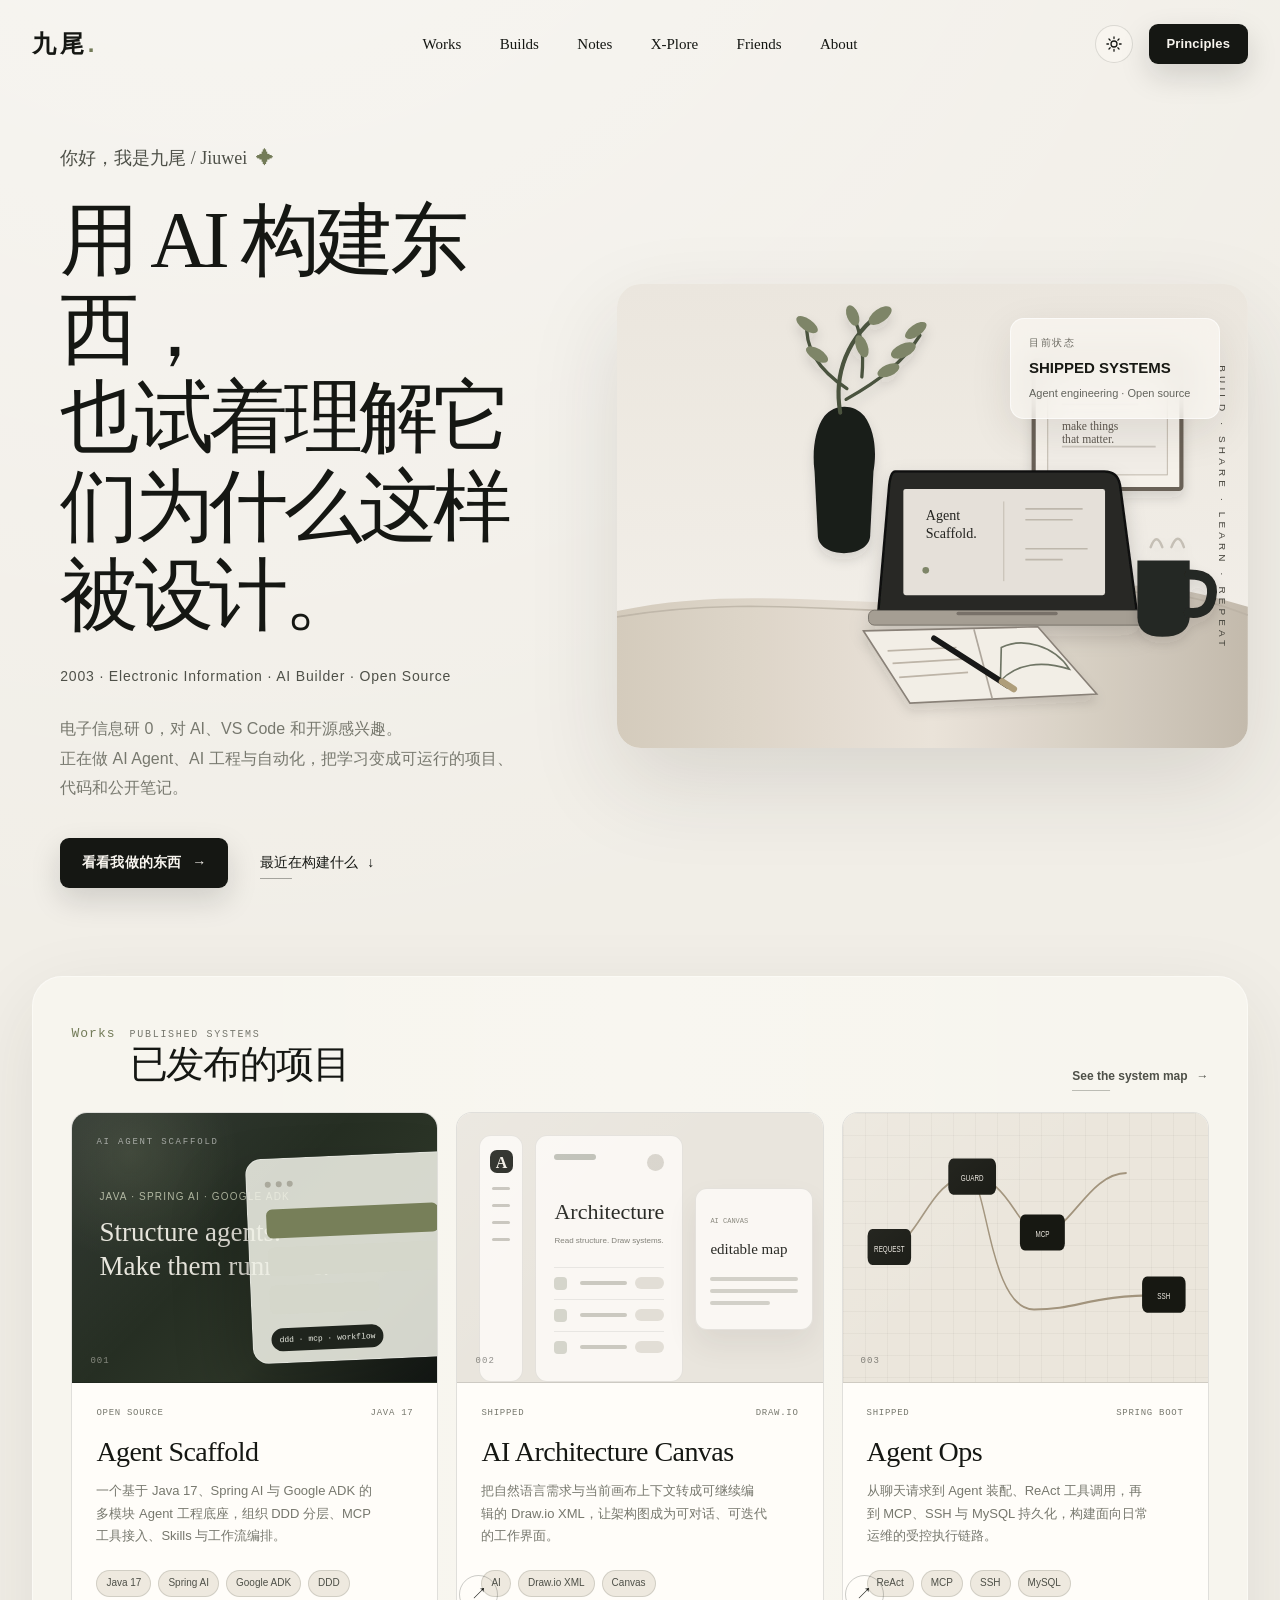
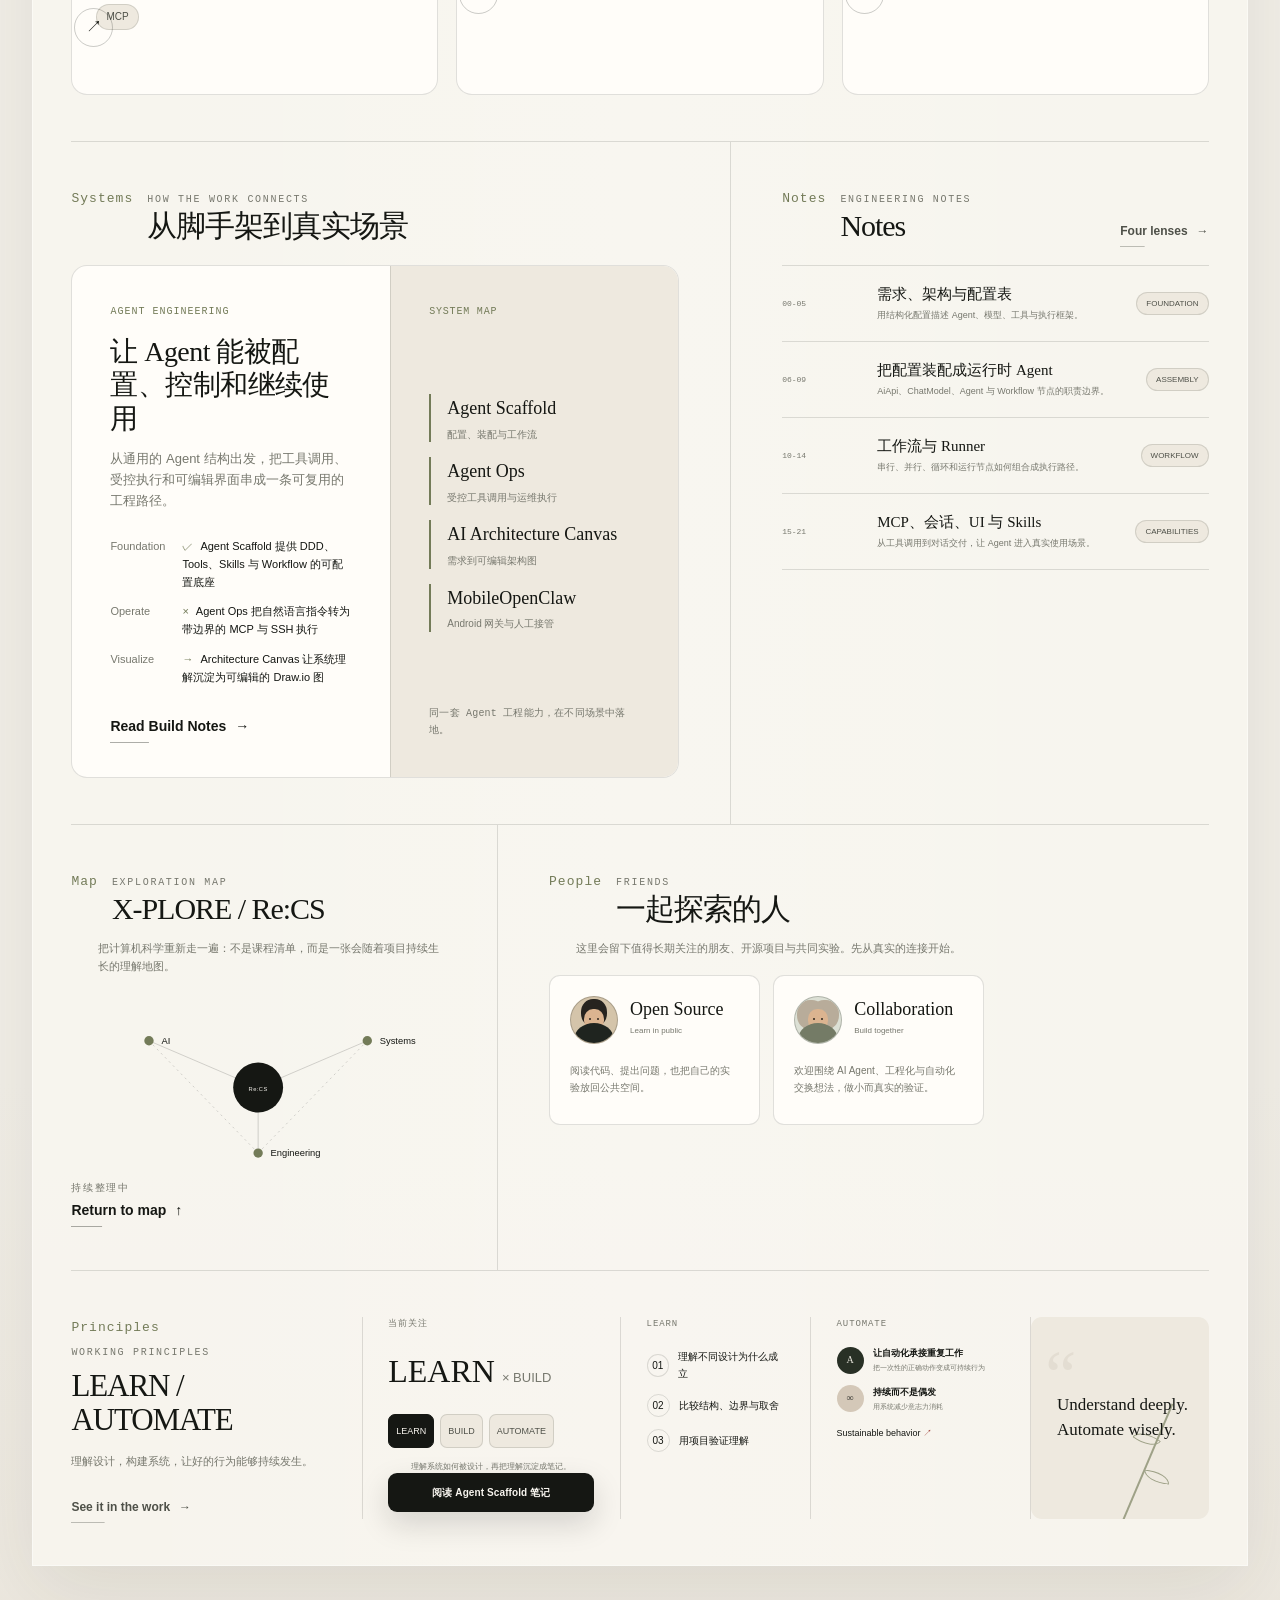
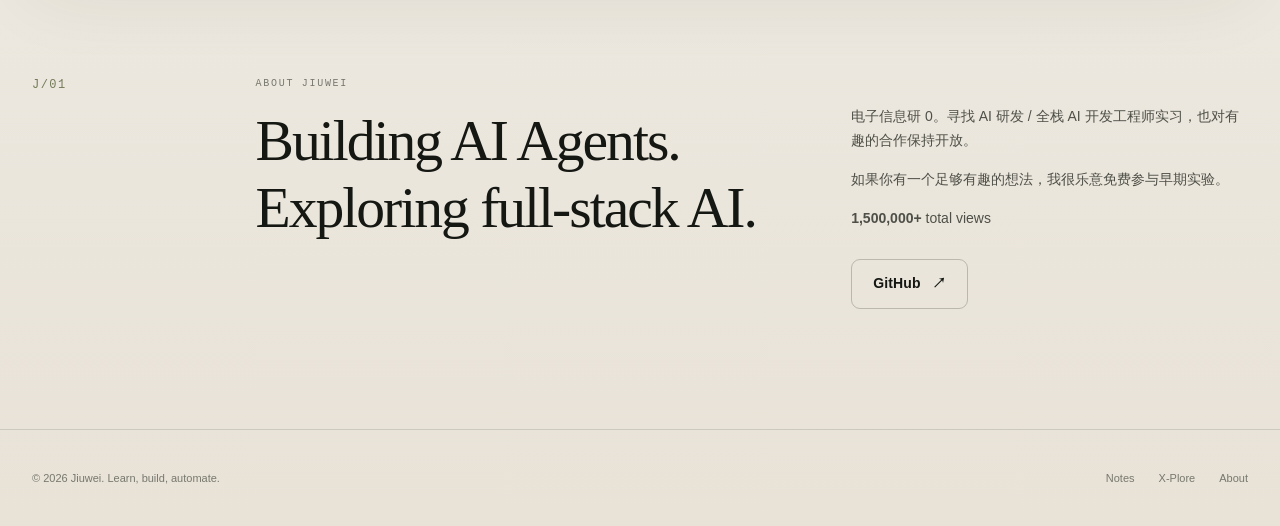
==== commit 0696cd68: "Improve homepage interaction targets" ====
--- a/index.html
+++ b/index.html
@@ -644,6 +644,24 @@
   box-shadow: var(--shadow-card);
 }
 
+.work-card-link {
+  position: absolute;
+  inset: 0;
+  z-index: 1;
+  border-radius: inherit;
+}
+
+.work-card-link:focus-visible {
+  outline: 3px solid var(--accent);
+  outline-offset: -3px;
+}
+
+.work-card .round-link {
+  position: relative;
+  z-index: 2;
+  pointer-events: none;
+}
+
 .work-art {
   position: relative;
   height: 270px;
@@ -2627,6 +2645,7 @@
 
         <div class="works-grid">
           <article class="work-card reveal">
+            <a class="work-card-link" data-work-link href="https://github.com/3125022941/agent-scaffold" target="_blank" rel="noreferrer" aria-label="打开 Agent Scaffold GitHub 仓库"></a>
             <div class="work-art work-art-agent" aria-hidden="true">
               <div class="mini-brand">AI AGENT SCAFFOLD</div>
               <div class="mind-copy">
@@ -2647,11 +2666,12 @@
               <h3>Agent Scaffold</h3>
               <p>一个基于 Java 17、Spring AI 与 Google ADK 的多模块 Agent 工程底座，组织 DDD 分层、MCP 工具接入、Skills 与工作流编排。</p>
               <div class="tag-row"><span>Java 17</span><span>Spring AI</span><span>Google ADK</span><span>DDD</span><span>MCP</span></div>
-              <a class="round-link" href="https://github.com/3125022941/agent-scaffold" target="_blank" rel="noreferrer" aria-label="打开 Agent Scaffold GitHub 仓库">↗</a>
+              <span class="round-link" aria-hidden="true">↗</span>
             </div>
           </article>
 
           <article class="work-card reveal">
+            <a class="work-card-link" data-work-link href="#build" aria-label="查看 AI Architecture Canvas 的系统位置"></a>
             <div class="work-art work-art-paper" aria-hidden="true">
               <div class="paper-sidebar"><b>A</b><i></i><i></i><i></i><i></i></div>
               <div class="paper-main">
@@ -2670,11 +2690,12 @@
               <h3>AI Architecture Canvas</h3>
               <p>把自然语言需求与当前画布上下文转成可继续编辑的 Draw.io XML，让架构图成为可对话、可迭代的工作界面。</p>
               <div class="tag-row"><span>AI</span><span>Draw.io XML</span><span>Canvas</span></div>
-              <a class="round-link" href="#build" aria-label="查看 AI Architecture Canvas 在系统地图中的位置">↗</a>
+              <span class="round-link" aria-hidden="true">↗</span>
             </div>
           </article>
 
           <article class="work-card reveal">
+            <a class="work-card-link" data-work-link href="#build" aria-label="查看 Agent Ops 的系统位置"></a>
             <div class="work-art work-art-flow" aria-hidden="true">
               <div class="flow-grid"></div>
               <svg viewBox="0 0 520 260" preserveAspectRatio="none">
@@ -2690,7 +2711,7 @@
               <h3>Agent Ops</h3>
               <p>从聊天请求到 Agent 装配、ReAct 工具调用，再到 MCP、SSH 与 MySQL 持久化，构建面向日常运维的受控执行链路。</p>
               <div class="tag-row"><span>ReAct</span><span>MCP</span><span>SSH</span><span>MySQL</span></div>
-              <a class="round-link" href="#build" aria-label="查看 Agent Ops 在系统地图中的位置">↗</a>
+              <span class="round-link" aria-hidden="true">↗</span>
             </div>
           </article>
         </div>
@@ -2767,7 +2788,7 @@
       <section class="section support-section" id="support" aria-labelledby="support-title">
         <div class="support-grid">
           <div class="support-intro reveal"><span class="section-index">Principles</span><p class="section-kicker">Working principles</p><h2 id="support-title">LEARN / AUTOMATE</h2><p>理解设计，构建系统，让好的行为能够持续发生。</p><a class="quiet-link" href="#works">See it in the work <span aria-hidden="true">→</span></a></div>
-          <div class="fund-card reveal"><p>当前关注</p><div class="fund-amount"><strong>LEARN</strong><span> × BUILD</span></div><div class="support-options" data-support-options><button type="button" data-amount="learn" data-label="LEARN" class="is-selected">LEARN</button><button type="button" data-amount="build" data-label="BUILD">BUILD</button><button type="button" data-amount="automate" data-label="AUTOMATE">AUTOMATE</button></div><button class="button button-dark support-cta" type="button" data-support-cta>当前方向 · LEARN</button><p class="fund-note">选择一个视角，看看它如何进入下一次实验。</p></div>
+          <div class="fund-card reveal"><p>当前关注</p><div class="fund-amount"><strong>LEARN</strong><span> × BUILD</span></div><div class="support-options" data-support-options><button type="button" data-focus-option data-focus="learn" aria-pressed="true" class="is-selected">LEARN</button><button type="button" data-focus-option data-focus="build" aria-pressed="false">BUILD</button><button type="button" data-focus-option data-focus="automate" aria-pressed="false">AUTOMATE</button></div><p class="fund-note" data-focus-copy data-focus-copy-for="learn">理解系统如何被设计，再把理解沉淀成笔记。</p><p class="fund-note" data-focus-copy data-focus-copy-for="build" hidden>把理解转成可以运行、可以迭代的 Agent 工程。</p><p class="fund-note" data-focus-copy data-focus-copy-for="automate" hidden>把可靠的重复动作交给可控的自动化流程。</p><a class="button button-dark support-cta" href="notes.html" data-focus-cta>阅读 Agent Scaffold 笔记</a></div>
           <div class="fund-use reveal"><p class="support-label">LEARN</p><ul><li><span>01</span> 理解不同设计为什么成立</li><li><span>02</span> 比较结构、边界与取舍</li><li><span>03</span> 用项目验证理解</li></ul></div>
           <div class="supporters reveal"><p class="support-label">AUTOMATE</p><ul><li><span class="supporter-avatar one">A</span><div><strong>让自动化承接重复工作</strong><small>把一次性的正确动作变成可持续行为</small></div></li><li><span class="supporter-avatar two">∞</span><div><strong>持续而不是偶发</strong><small>用系统减少意志力消耗</small></div></li></ul><p class="thanks">Sustainable behavior <span aria-hidden="true">↗</span></p></div>
           <blockquote class="support-quote reveal"><span class="quote-mark">“</span><p>Understand deeply.<br />Automate wisely.</p><div class="quote-sprig" aria-hidden="true"></div></blockquote>
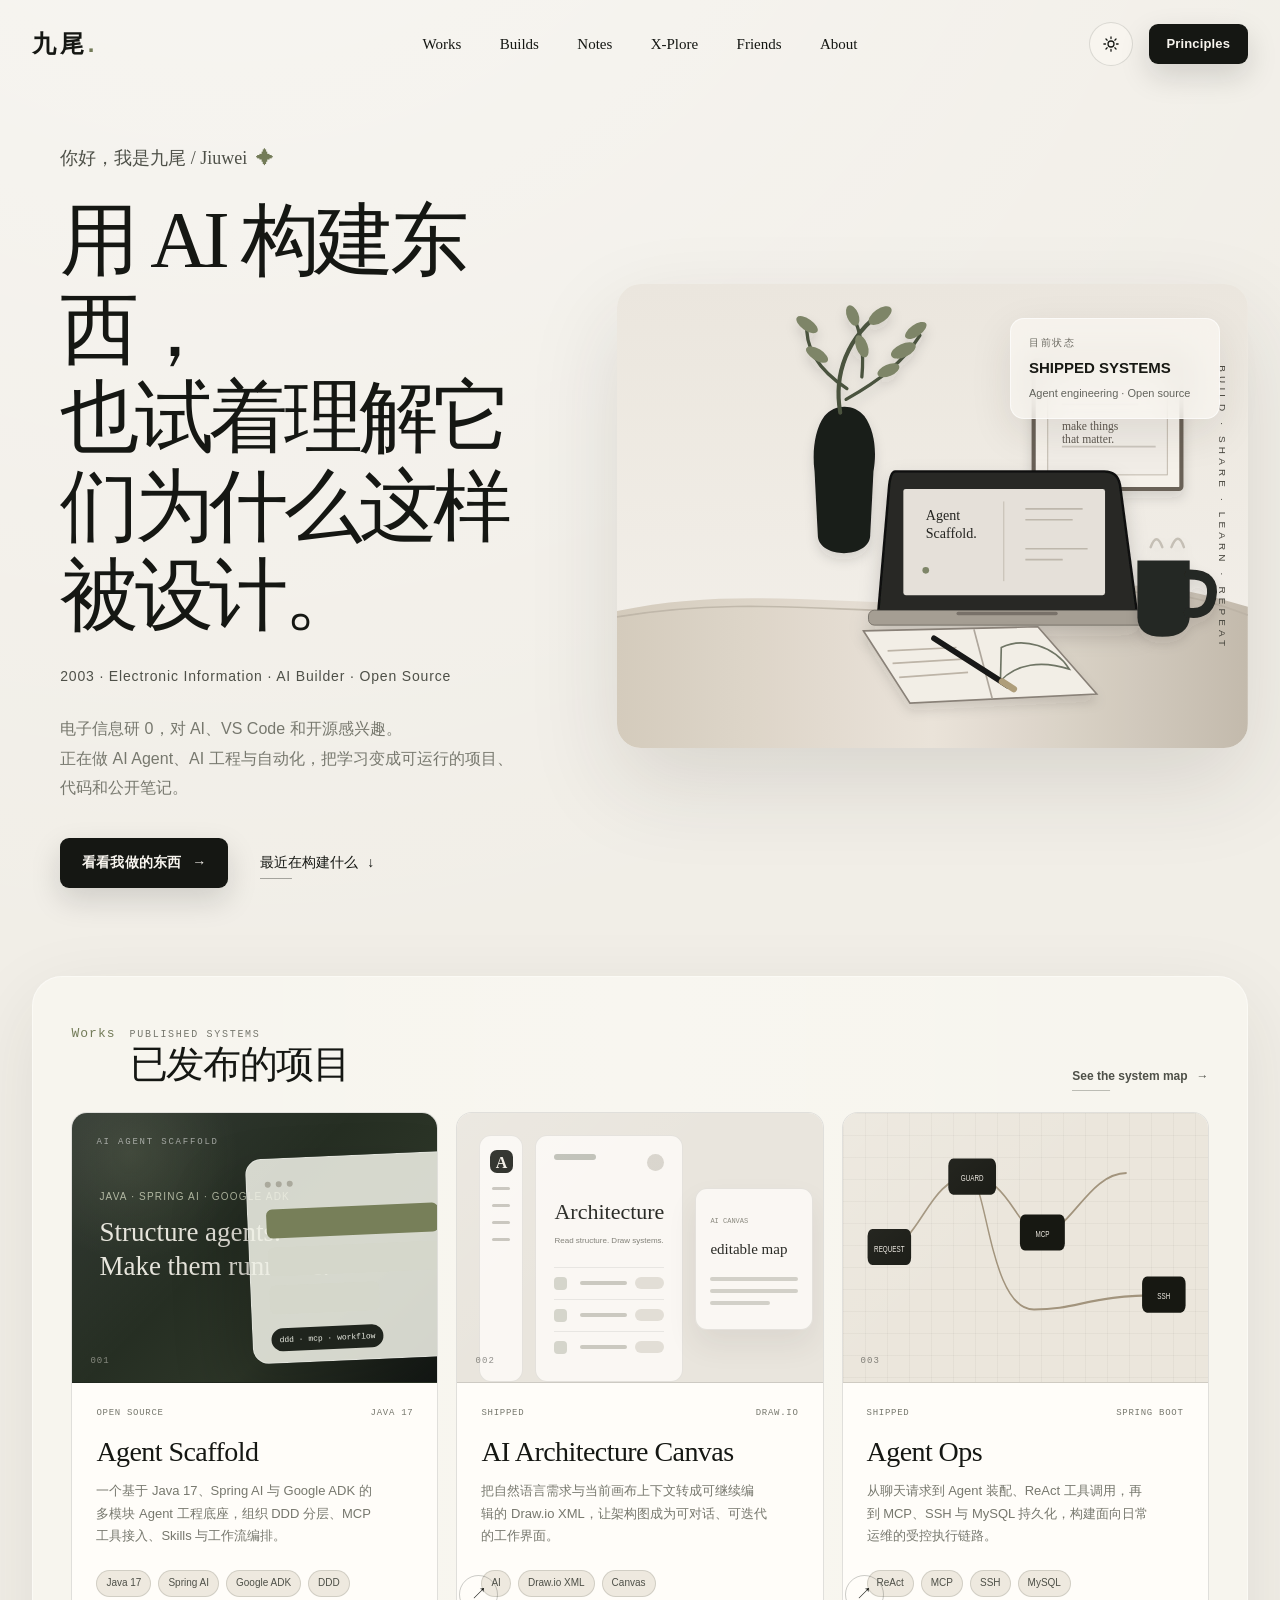
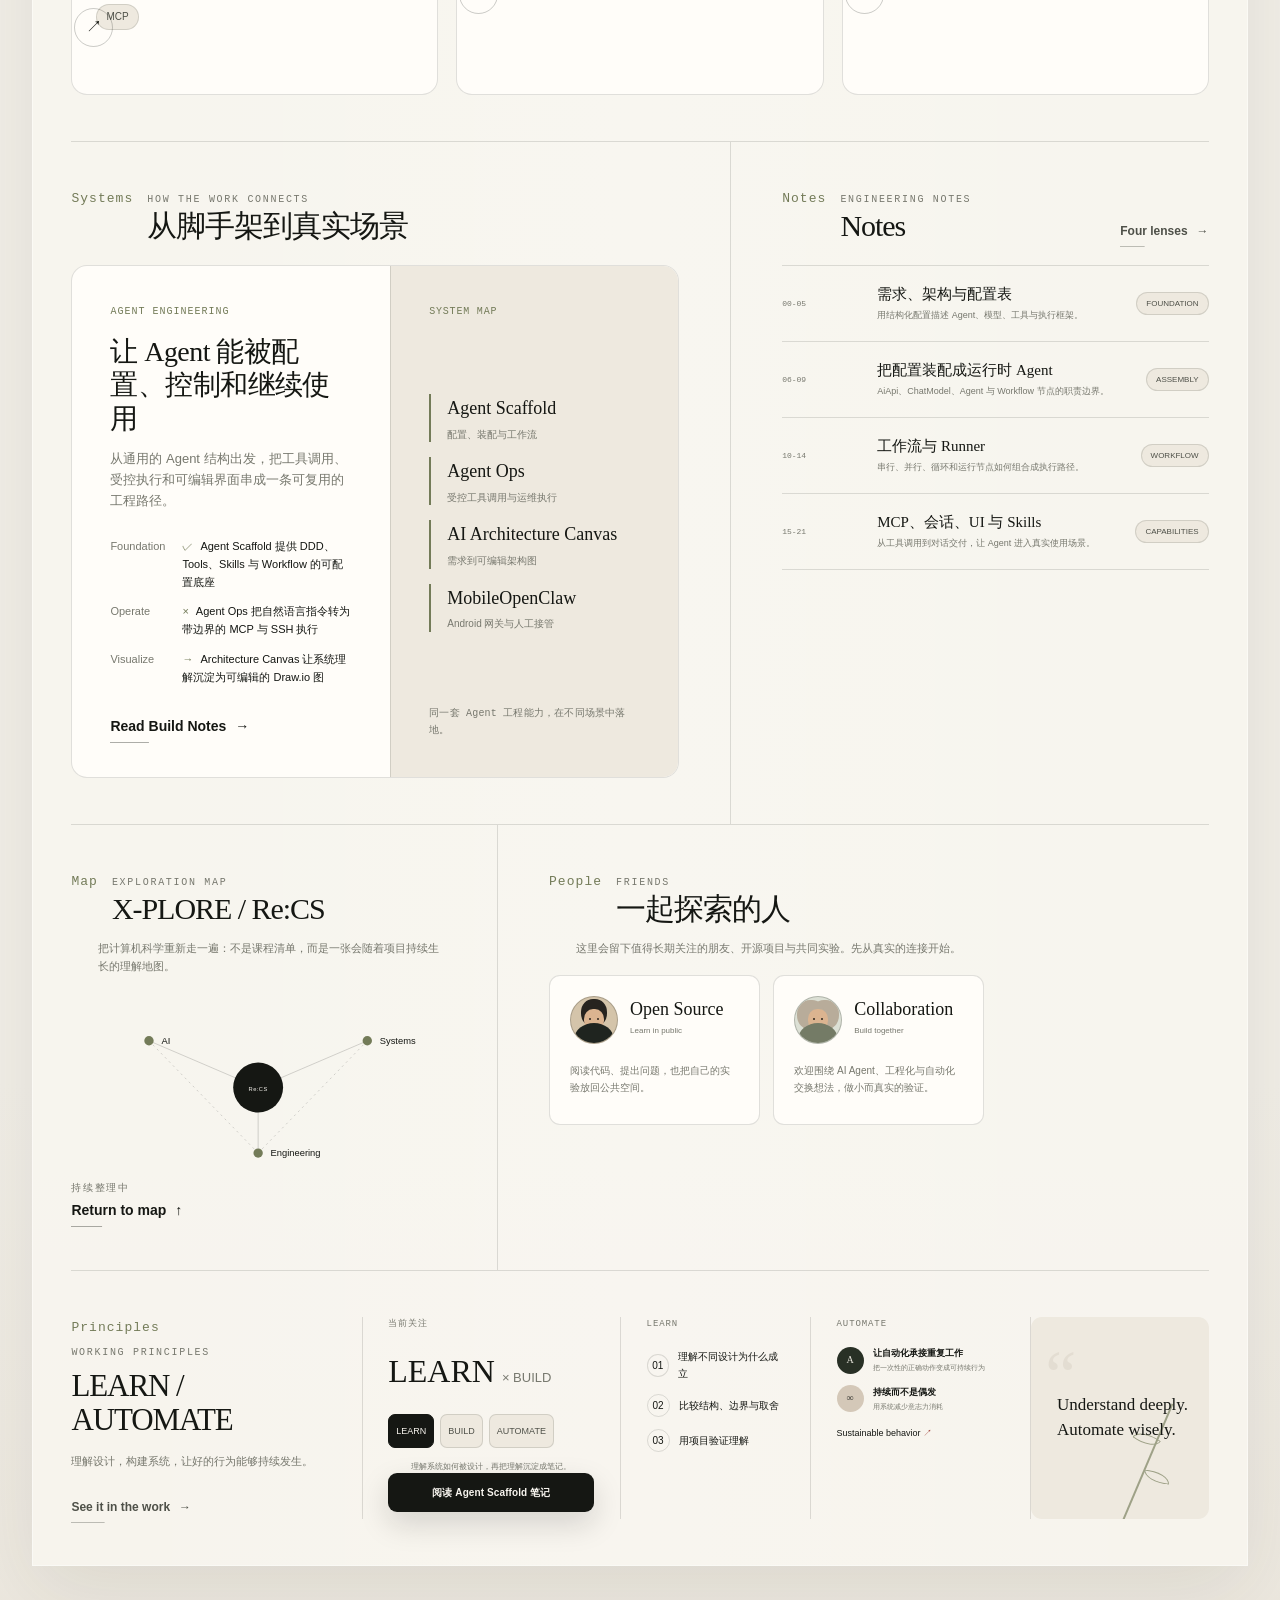
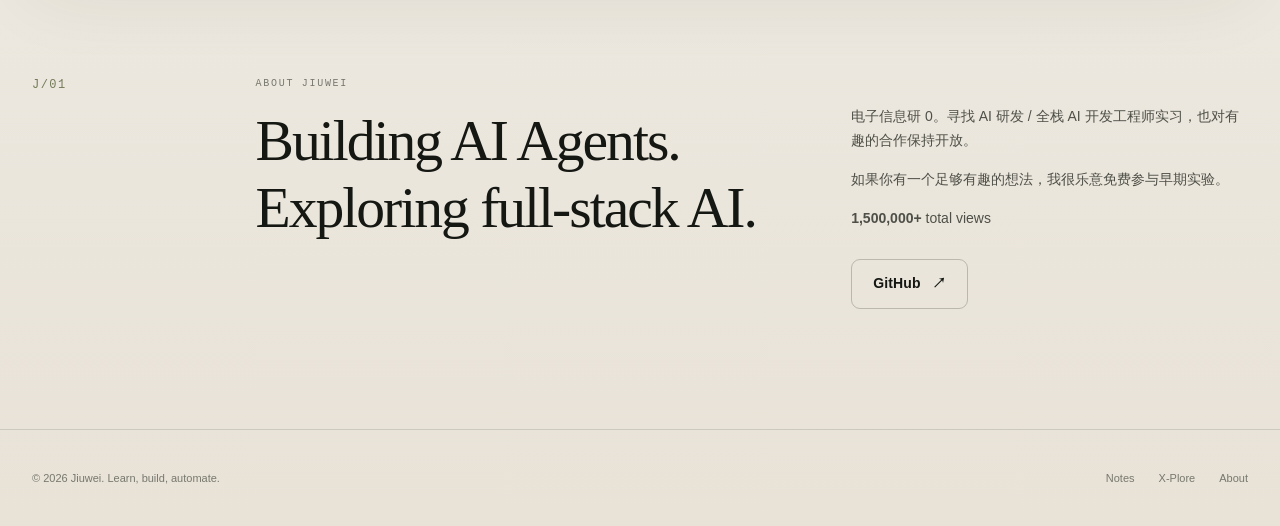
==== commit 43ae42b8: "Polish portfolio interactions" ====
--- a/index.html
+++ b/index.html
@@ -248,8 +248,8 @@
 }
 
 .theme-toggle {
-  width: 38px;
-  height: 38px;
+  width: 44px;
+  height: 44px;
   padding: 0;
   color: var(--ink);
   background: var(--surface);
@@ -2833,8 +2833,8 @@
   const nav = document.querySelector('[data-nav]');
   const themeToggle = document.querySelector('[data-theme-toggle]');
   const supportOptions = document.querySelector('[data-support-options]');
-  const supportCTA = document.querySelector('[data-support-cta]');
-  const toast = document.querySelector('[data-toast]');
+  const supportCTA = document.querySelector('[data-focus-cta]');
+  const focusCopies = document.querySelectorAll('[data-focus-copy]');
   const year = document.querySelector('[data-year]');
 
   if (year) year.textContent = new Date().getFullYear();
@@ -2904,26 +2904,50 @@
     revealItems.forEach((item) => item.classList.add('is-visible'));
   }
 
-  let toastTimer;
-  const showToast = () => {
-    if (!toast) return;
-    toast.classList.add('is-visible');
-    clearTimeout(toastTimer);
-    toastTimer = window.setTimeout(() => toast.classList.remove('is-visible'), 3200);
+  const focusContent = {
+    learn: {
+      copy: '理解系统如何被设计，再把理解沉淀成笔记。',
+      label: '阅读 Agent Scaffold 笔记',
+      href: 'notes.html'
+    },
+    build: {
+      copy: '把理解转成可以运行、可以迭代的 Agent 工程。',
+      label: '查看已发布项目',
+      href: '#works'
+    },
+    automate: {
+      copy: '把可靠的重复动作交给可控的自动化流程。',
+      label: '查看系统路径',
+      href: '#build'
+    }
   };
 
   supportOptions?.addEventListener('click', (event) => {
-    const button = event.target.closest('button[data-amount]');
+    const button = event.target.closest('button[data-focus-option]');
     if (!button) return;
 
-    supportOptions.querySelectorAll('button').forEach((item) => item.classList.remove('is-selected'));
+    const focus = button.dataset.focus;
+    const content = focusContent[focus];
+    if (!content) return;
+
+    supportOptions.querySelectorAll('button').forEach((item) => {
+      const selected = item === button;
+      item.classList.toggle('is-selected', selected);
+      item.setAttribute('aria-pressed', String(selected));
+    });
     button.classList.add('is-selected');
 
-    const label = button.dataset.label || button.dataset.amount;
-    supportCTA.textContent = `当前方向 · ${label}`;
+    focusCopies.forEach((copy) => {
+      const selected = copy.dataset.focusCopyFor === focus;
+      copy.hidden = !selected;
+      if (selected) copy.textContent = content.copy;
+    });
+
+    if (supportCTA) {
+      supportCTA.textContent = content.label;
+      supportCTA.setAttribute('href', content.href);
+    }
   });
-
-  supportCTA?.addEventListener('click', showToast);
 })();
 
   </script>
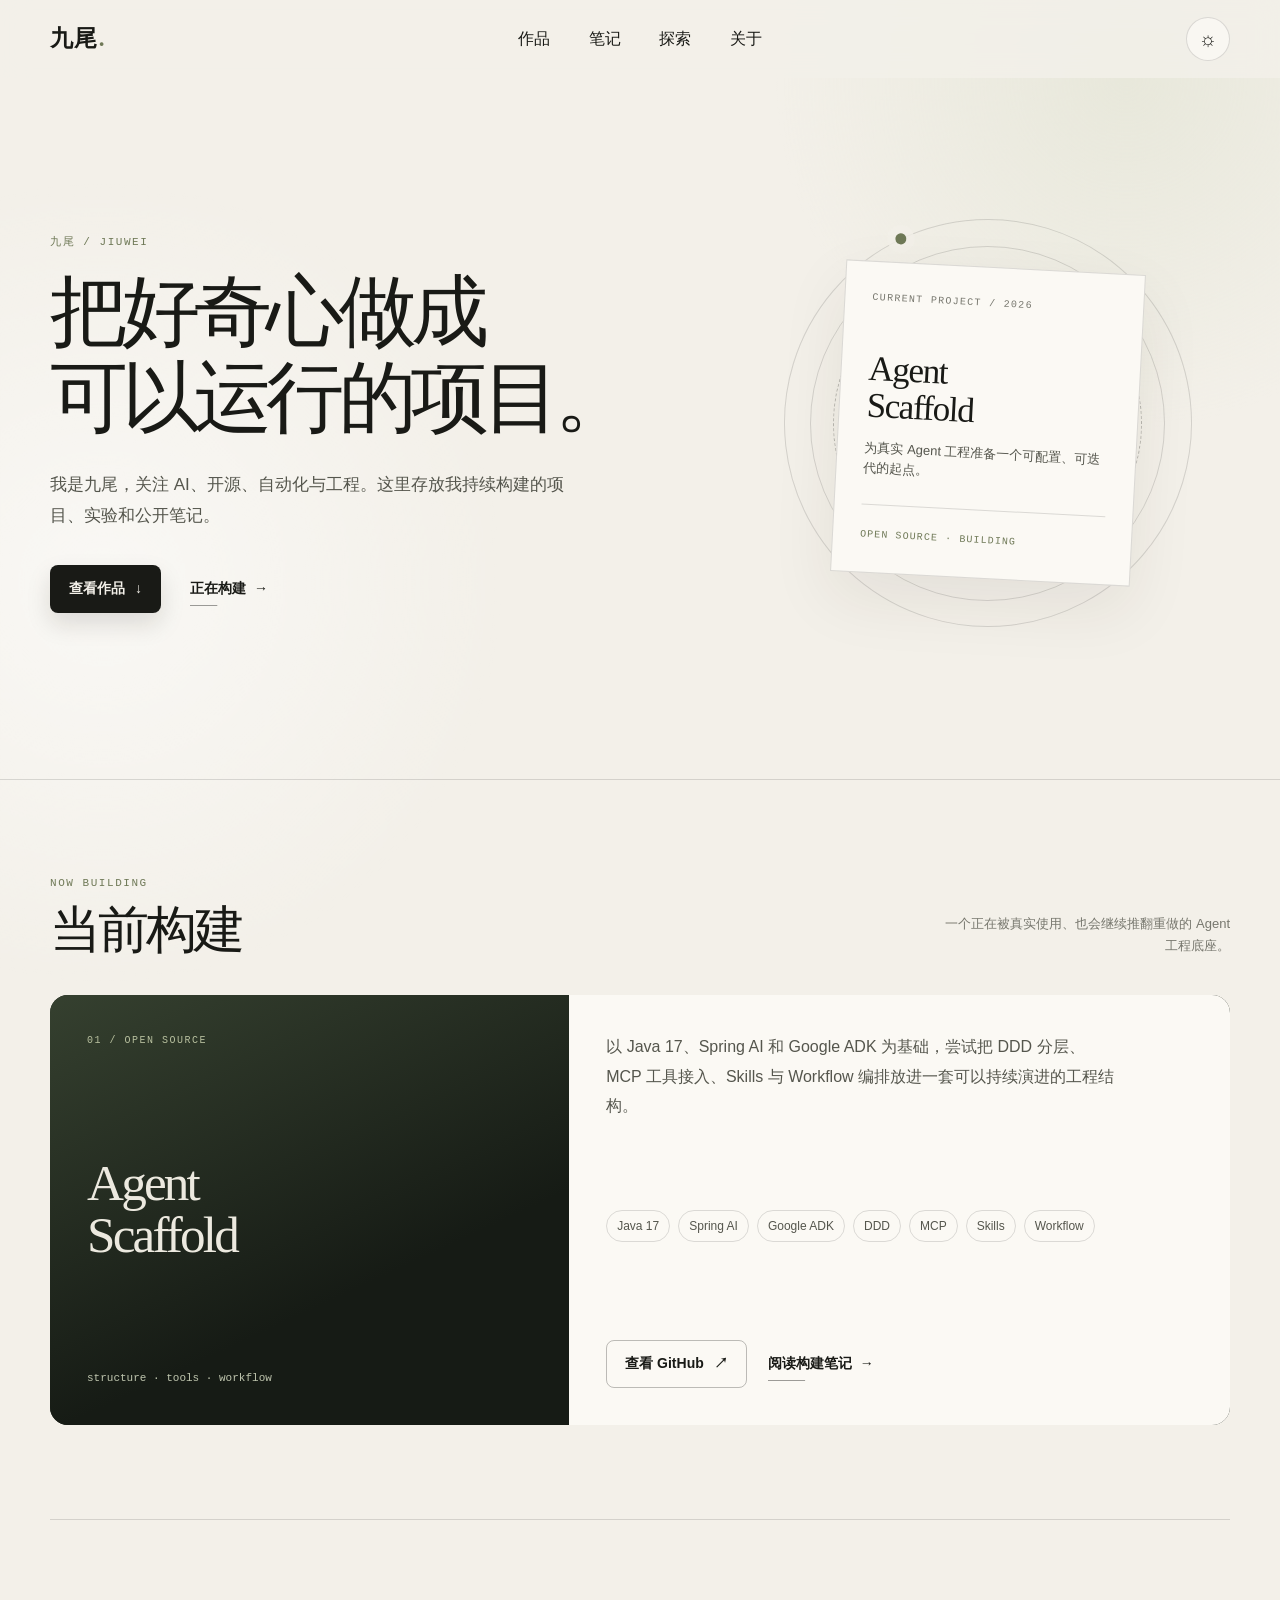
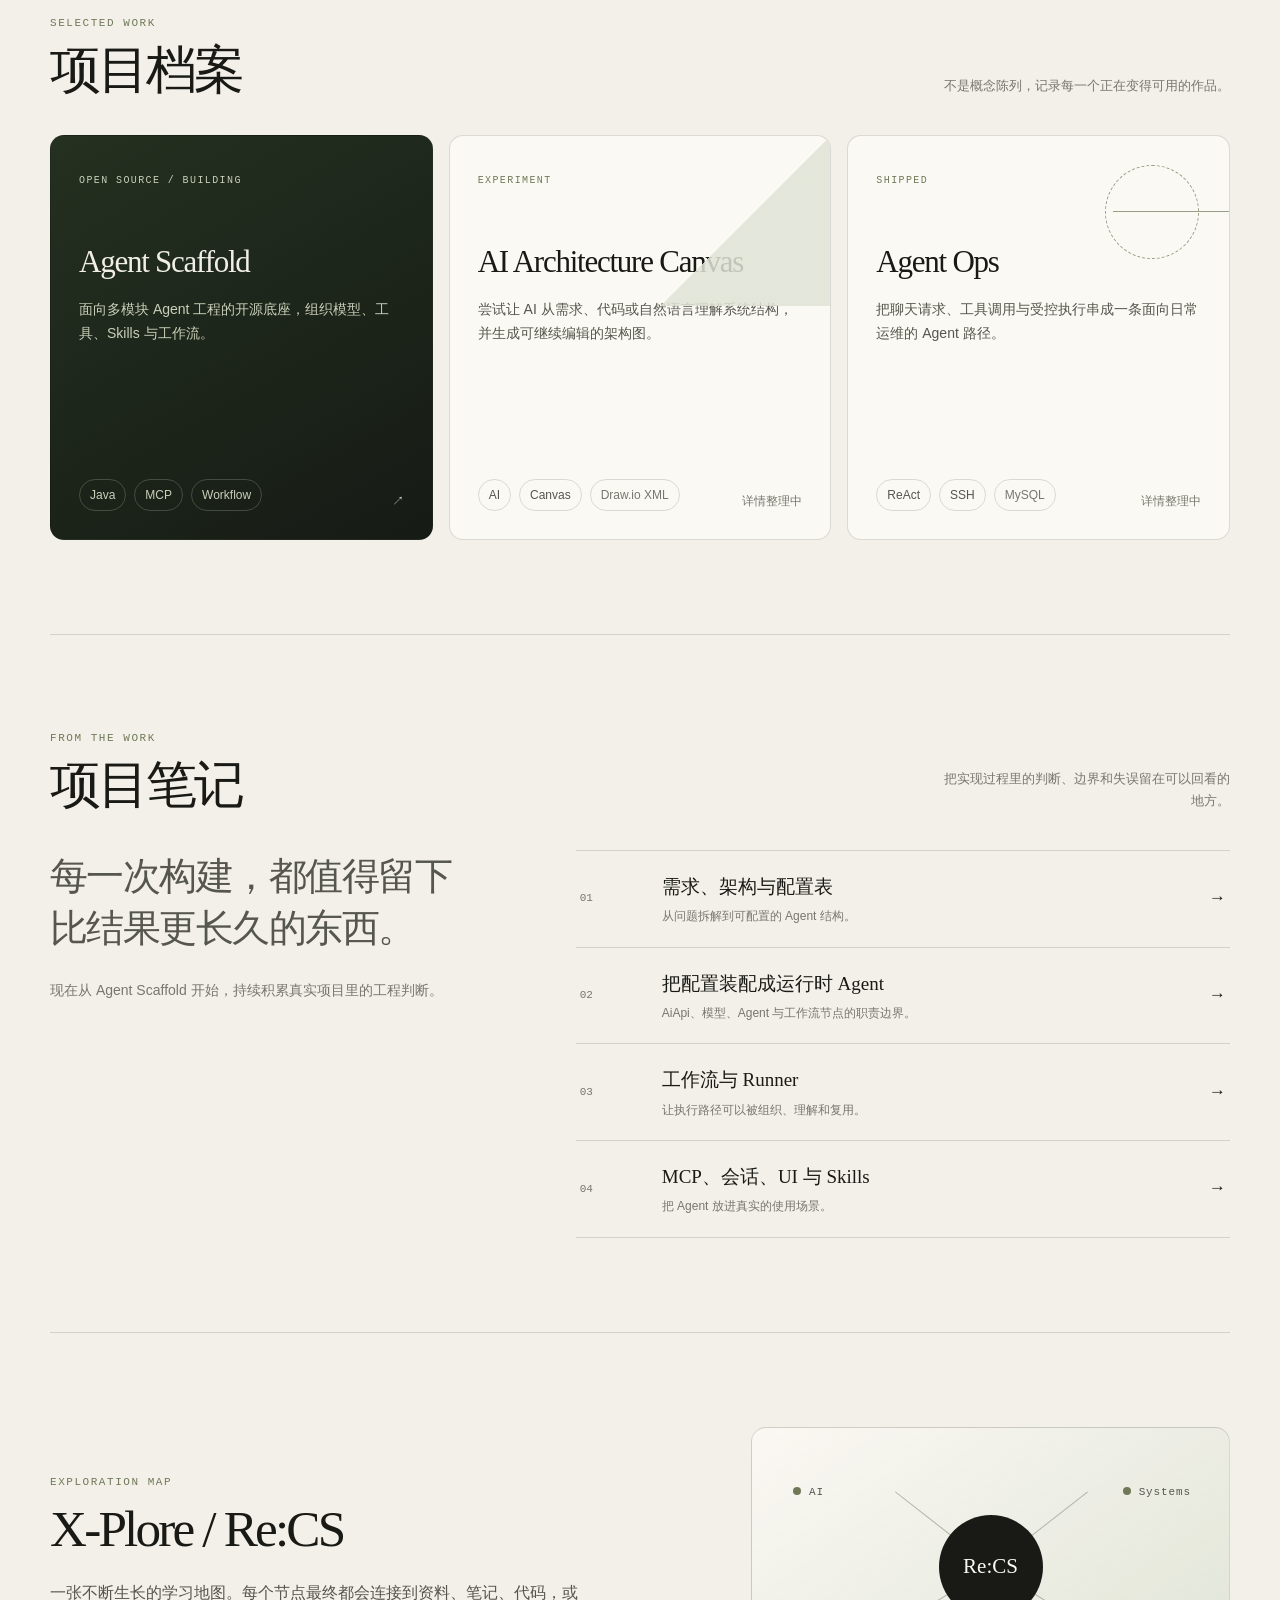
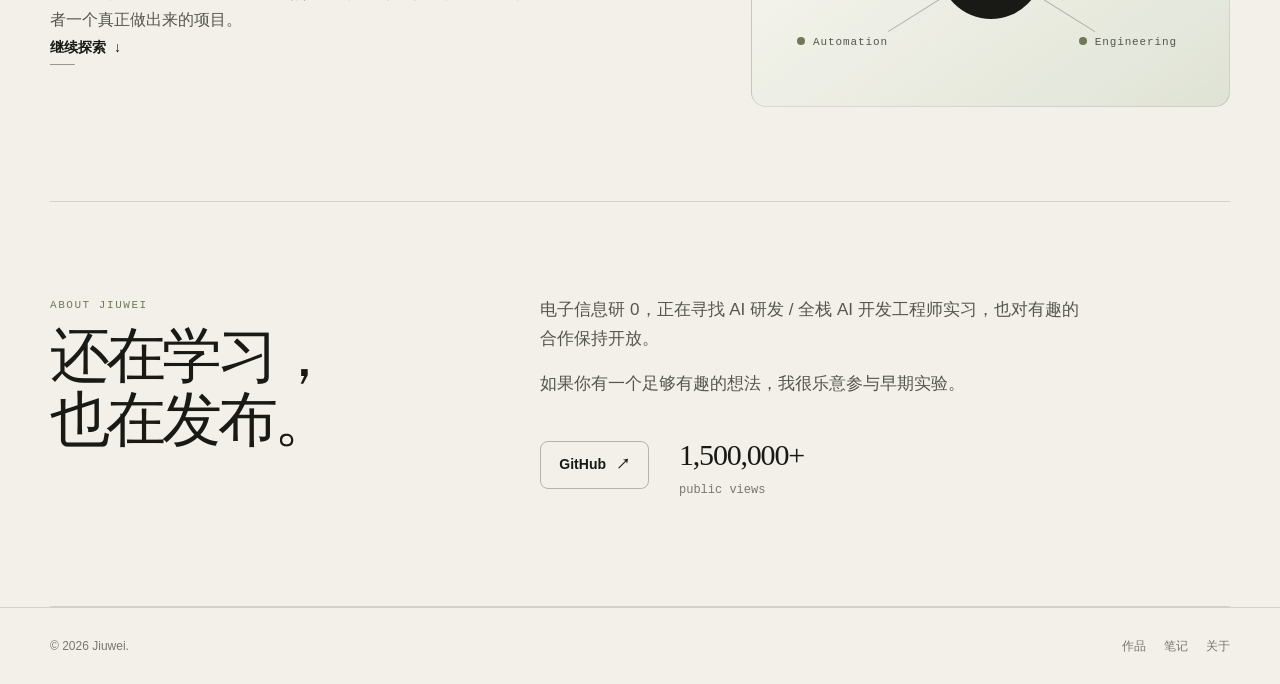
==== commit acaf2dde: "Redesign homepage as project archive" ====
--- a/index.html
+++ b/index.html
@@ -3,2953 +3,421 @@
 <head>
   <meta charset="utf-8" />
   <meta name="viewport" content="width=device-width, initial-scale=1" />
-  <meta name="description" content="九尾的个人构建现场：学习 AI、系统与工程，并把过程变成可运行的项目、代码和公开笔记。" />
-  <meta name="theme-color" content="#f2efe8" />
-  <meta property="og:title" content="九尾 Jiuwei - AI Builder" />
-  <meta property="og:description" content="用 AI 构建东西，也试着理解它们为什么这样被设计。" />
-  <meta property="og:type" content="website" />
-  <title>九尾 Jiuwei - AI Builder</title>
-  <link rel="icon" href="[data-uri]" type="image/svg+xml" />
-  <script>document.documentElement.classList.add("js");</script>
+  <meta name="description" content="九尾的个人项目档案，记录正在构建的 AI、开源、自动化与工程项目。" />
+  <meta name="theme-color" content="#f3f0e9" />
+  <title>九尾 · Jiuwei</title>
+  <script>document.documentElement.classList.add('js');</script>
   <style>
-:root {
-  --page: #f1eee7;
-  --page-deep: #e8e2d7;
-  --surface: #f8f5ef;
-  --surface-2: #eee9df;
-  --surface-3: #e3ddd2;
-  --ink: #151713;
-  --ink-soft: #4e5048;
-  --muted: #77786e;
-  --line: rgba(21, 23, 19, 0.13);
-  --line-strong: rgba(21, 23, 19, 0.22);
-  --accent: #737b58;
-  --accent-deep: #49503b;
-  --accent-pale: #dfe2d4;
-  --warm: #a5967d;
-  --white: #fffdf9;
-  --shadow: 0 24px 80px rgba(49, 43, 32, 0.09);
-  --shadow-card: 0 14px 42px rgba(49, 43, 32, 0.08);
-  --radius-xl: 30px;
-  --radius-lg: 22px;
-  --radius-md: 16px;
-  --radius-sm: 11px;
-  --shell: min(1380px, calc(100% - 64px));
-  --serif: "Iowan Old Style", "Palatino Linotype", Palatino, "Songti SC", STSong, serif;
-  --sans: Inter, ui-sans-serif, -apple-system, BlinkMacSystemFont, "Segoe UI", "PingFang SC", "Hiragino Sans GB", "Microsoft YaHei", sans-serif;
-  --mono: "SFMono-Regular", Consolas, "Liberation Mono", Menlo, monospace;
-}
-
-html[data-theme="ink"] {
-  --page: #12130f;
-  --page-deep: #0b0c09;
-  --surface: #1b1d17;
-  --surface-2: #24271f;
-  --surface-3: #2c2f26;
-  --ink: #f1eee6;
-  --ink-soft: #c7c5bb;
-  --muted: #95988d;
-  --line: rgba(241, 238, 230, 0.13);
-  --line-strong: rgba(241, 238, 230, 0.22);
-  --accent: #aab18d;
-  --accent-deep: #c7ccb1;
-  --accent-pale: #303529;
-  --warm: #b6a78d;
-  --white: #22241e;
-  --shadow: 0 24px 80px rgba(0, 0, 0, 0.22);
-  --shadow-card: 0 14px 42px rgba(0, 0, 0, 0.18);
-}
-
-* {
-  box-sizing: border-box;
-}
-
-html {
-  scroll-behavior: smooth;
-  background: var(--page);
-}
-
-body {
-  margin: 0;
-  min-width: 320px;
-  color: var(--ink);
-  background:
-    radial-gradient(circle at 18% -10%, rgba(255,255,255,.52), transparent 32%),
-    linear-gradient(180deg, var(--page) 0%, var(--page) 72%, var(--page-deep) 100%);
-  font-family: var(--sans);
-  font-size: 16px;
-  line-height: 1.65;
-  -webkit-font-smoothing: antialiased;
-  text-rendering: optimizeLegibility;
-  overflow-x: hidden;
-}
-
-body::before {
-  content: "";
-  position: fixed;
-  inset: 0;
-  z-index: -2;
-  pointer-events: none;
-  opacity: .28;
-  background-image: url("data:image/svg+xml,%3Csvg viewBox='0 0 240 240' xmlns='http://www.w3.org/2000/svg'%3E%3Cfilter id='n'%3E%3CfeTurbulence type='fractalNoise' baseFrequency='.82' numOctaves='3' stitchTiles='stitch'/%3E%3C/filter%3E%3Crect width='100%25' height='100%25' filter='url(%23n)' opacity='.07'/%3E%3C/svg%3E");
-}
-
-::selection {
-  color: var(--surface);
-  background: var(--ink);
-}
-
-a {
-  color: inherit;
-  text-decoration: none;
-}
-
-button,
-a {
-  -webkit-tap-highlight-color: transparent;
-}
-
-button,
-input,
-textarea,
-select {
-  font: inherit;
-}
-
-img,
-svg {
-  display: block;
-  max-width: 100%;
-}
-
-h1,
-h2,
-h3,
-h4,
-p,
-dl,
-dd,
-blockquote {
-  margin: 0;
-}
-
-ul {
-  margin: 0;
-  padding: 0;
-  list-style: none;
-}
-
-.sr-only {
-  position: absolute;
-  width: 1px;
-  height: 1px;
-  padding: 0;
-  margin: -1px;
-  overflow: hidden;
-  clip: rect(0, 0, 0, 0);
-  white-space: nowrap;
-  border: 0;
-}
-
-.skip-link {
-  position: fixed;
-  top: 14px;
-  left: 14px;
-  z-index: 1000;
-  padding: 10px 14px;
-  color: var(--surface);
-  background: var(--ink);
-  border-radius: 9px;
-  transform: translateY(-160%);
-  transition: transform .2s ease;
-}
-
-.skip-link:focus {
-  transform: translateY(0);
-}
-
-.shell {
-  width: var(--shell);
-  margin-inline: auto;
-}
-
-.site-header {
-  position: sticky;
-  top: 0;
-  z-index: 100;
-  transition: background .25s ease, border-color .25s ease, box-shadow .25s ease;
-}
-
-.site-header.is-scrolled {
-  background: color-mix(in srgb, var(--page) 82%, transparent);
-  border-bottom: 1px solid var(--line);
-  box-shadow: 0 8px 28px rgba(38, 34, 27, .05);
-  -webkit-backdrop-filter: blur(18px);
-  backdrop-filter: blur(18px);
-}
-
-.header-inner {
-  min-height: 88px;
-  display: grid;
-  grid-template-columns: 180px 1fr 180px;
-  align-items: center;
-  gap: 24px;
-}
-
-.brand {
-  width: max-content;
-  font-size: 24px;
-  font-weight: 800;
-  letter-spacing: .16em;
-}
-
-.brand-dot {
-  color: var(--accent);
-}
-
-.primary-nav {
-  display: flex;
-  justify-content: center;
-  align-items: center;
-  gap: clamp(20px, 3vw, 44px);
-  font-family: var(--serif);
-  font-size: 15px;
-}
-
-.primary-nav a {
-  position: relative;
-  padding: 8px 0;
-}
-
-.primary-nav a::after {
-  content: "";
-  position: absolute;
-  left: 0;
-  right: 0;
-  bottom: 3px;
-  height: 1px;
-  background: currentColor;
-  transform: scaleX(0);
-  transform-origin: right;
-  transition: transform .25s ease;
-}
-
-.primary-nav a:hover::after,
-.primary-nav a:focus-visible::after {
-  transform: scaleX(1);
-  transform-origin: left;
-}
-
-.header-actions {
-  display: flex;
-  justify-content: flex-end;
-  align-items: center;
-  gap: 16px;
-}
-
-.theme-toggle {
-  width: 44px;
-  height: 44px;
-  padding: 0;
-  color: var(--ink);
-  background: var(--surface);
-  border: 1px solid var(--line);
-  display: grid;
-  place-items: center;
-  cursor: pointer;
-  border-radius: 999px;
-  transition: background .22s ease, border-color .22s ease, transform .22s ease;
-}
-
-.theme-toggle:hover {
-  background: var(--surface-2);
-  border-color: var(--line-strong);
-  transform: translateY(-1px);
-}
-
-.theme-toggle:focus-visible,
-.nav-toggle:focus-visible,
-button:focus-visible,
-a:focus-visible {
-  outline: 2px solid var(--accent);
-  outline-offset: 4px;
-}
-
-.theme-icon {
-  width: 18px;
-  height: 18px;
-  position: relative;
-  display: grid;
-  place-items: center;
-}
-
-.theme-icon svg {
-  width: 18px;
-  height: 18px;
-  position: absolute;
-  fill: none;
-  stroke: currentColor;
-  stroke-width: 1.7;
-  stroke-linecap: round;
-  stroke-linejoin: round;
-  transition: opacity .24s ease, transform .28s cubic-bezier(.2,.8,.2,1), visibility .24s ease;
-}
-
-.theme-icon [data-theme-icon="moon"] {
-  opacity: 0;
-  visibility: hidden;
-  transform: rotate(-24deg) scale(.72);
-}
-
-html[data-theme="ink"] .theme-icon [data-theme-icon="sun"] {
-  opacity: 0;
-  visibility: hidden;
-  transform: rotate(24deg) scale(.72);
-}
-
-html[data-theme="ink"] .theme-icon [data-theme-icon="moon"] {
-  opacity: 1;
-  visibility: visible;
-  transform: rotate(0) scale(1);
-}
-
-.button {
-  min-height: 50px;
-  padding: 0 21px;
-  border: 1px solid transparent;
-  border-radius: 9px;
-  display: inline-flex;
-  align-items: center;
-  justify-content: center;
-  gap: 11px;
-  font-size: 14px;
-  font-weight: 650;
-  letter-spacing: .01em;
-  cursor: pointer;
-  transition: transform .22s ease, box-shadow .22s ease, background .22s ease, color .22s ease, border-color .22s ease;
-}
-
-.button:hover {
-  transform: translateY(-2px);
-}
-
-.button-dark {
-  color: var(--surface);
-  background: var(--ink);
-  box-shadow: 0 12px 30px rgba(21,23,19,.15);
-}
-
-html[data-theme="ink"] .button-dark {
-  color: #11130f;
-}
-
-.button-dark:hover {
-  box-shadow: 0 16px 36px rgba(21,23,19,.2);
-}
-
-.button-small {
-  min-height: 40px;
-  padding-inline: 17px;
-  font-size: 13px;
-}
-
-.button-outline {
-  color: var(--ink);
-  border-color: var(--line-strong);
-  background: transparent;
-}
-
-.button-outline:hover {
-  color: var(--surface);
-  background: var(--ink);
-  border-color: var(--ink);
-}
-
-.nav-toggle {
-  display: none;
-}
-
-.hero {
-  min-height: 760px;
-  display: grid;
-  grid-template-columns: minmax(0, .88fr) minmax(500px, 1.12fr);
-  align-items: center;
-  gap: clamp(42px, 7vw, 110px);
-  padding-block: 56px 88px;
-}
-
-.hero-copy {
-  padding-left: clamp(0px, 2.2vw, 32px);
-  position: relative;
-  z-index: 2;
-}
-
-.eyebrow {
-  font-family: var(--serif);
-  font-size: 18px;
-  margin-bottom: 22px;
-  color: var(--ink-soft);
-}
-
-.eyebrow span {
-  color: var(--accent);
-  margin-left: 4px;
-}
-
-.hero h1 {
-  max-width: 760px;
-  font-family: var(--serif);
-  font-size: clamp(54px, 6.2vw, 92px);
-  font-weight: 500;
-  line-height: 1.12;
-  letter-spacing: -.055em;
-}
-
-.hero-role {
-  margin-top: 25px;
-  color: var(--ink-soft);
-  font-size: 14px;
-  letter-spacing: .06em;
-}
-
-.hero-description {
-  max-width: 640px;
-  margin-top: 26px;
-  color: var(--muted);
-  font-size: 16px;
-  line-height: 1.85;
-}
-
-.hero-actions {
-  margin-top: 35px;
-  display: flex;
-  align-items: center;
-  gap: 32px;
-}
-
-.text-link,
-.quiet-link {
-  position: relative;
-  width: max-content;
-  display: inline-flex;
-  align-items: center;
-  gap: 9px;
-  font-size: 14px;
-  font-weight: 580;
-}
-
-.text-link::after,
-.quiet-link::after {
-  content: "";
-  position: absolute;
-  left: 0;
-  right: 0;
-  bottom: -5px;
-  height: 1px;
-  background: currentColor;
-  transform: scaleX(.28);
-  transform-origin: left;
-  opacity: .35;
-  transition: transform .25s ease, opacity .25s ease;
-}
-
-.text-link:hover::after,
-.quiet-link:hover::after {
-  transform: scaleX(1);
-  opacity: 1;
-}
-
-.hero-studio {
-  position: relative;
-  min-width: 0;
-}
-
-.studio-illustration {
-  width: 100%;
-  filter: saturate(.78) contrast(.98);
-  border-radius: 24px;
-  box-shadow: 0 35px 90px rgba(45, 39, 28, .13);
-}
-
-html[data-theme="ink"] .studio-illustration {
-  opacity: .92;
-  filter: saturate(.62) brightness(.72) contrast(1.05);
-}
-
-.studio-frame,
-.studio-vase,
-.studio-laptop,
-.studio-notebook,
-.studio-cup {
-  transform-box: fill-box;
-  transform-origin: center;
-  transition: transform .55s cubic-bezier(.2,.8,.2,1);
-}
-
-.hero-studio:hover .studio-laptop { transform: translateY(-4px); }
-.hero-studio:hover .studio-vase { transform: translateY(-3px) rotate(-.6deg); }
-.hero-studio:hover .studio-notebook { transform: translateY(-2px) rotate(.4deg); }
-.hero-studio:hover .studio-cup { transform: translateY(-3px); }
-
-.hero-status {
-  position: absolute;
-  top: 34px;
-  right: 28px;
-  min-width: 210px;
-  padding: 16px 18px;
-}
-
-.glass-card {
-  color: #181914;
-  background: rgba(250,247,241,.72);
-  border: 1px solid rgba(255,255,255,.62);
-  border-radius: 14px;
-  box-shadow: 0 14px 42px rgba(46,39,29,.1);
-  -webkit-backdrop-filter: blur(16px);
-  backdrop-filter: blur(16px);
-}
-
-.hero-status span,
-.hero-status strong {
-  display: block;
-}
-
-.hero-status .status-label {
-  margin-bottom: 5px;
-  font-size: 10px;
-  text-transform: uppercase;
-  letter-spacing: .16em;
-  color: #6c6b62;
-}
-
-.hero-status strong {
-  font-size: 15px;
-  font-weight: 690;
-}
-
-.hero-status > span:last-child {
-  margin-top: 3px;
-  font-size: 11px;
-  color: #63645d;
-}
-
-.status-pulse {
-  width: 7px;
-  height: 7px;
-  display: inline-block !important;
-  margin-right: 5px;
-  border-radius: 50%;
-  background: #6f7d4e;
-  box-shadow: 0 0 0 0 rgba(111,125,78,.55);
-  animation: pulse 2.3s infinite;
-}
-
-@keyframes pulse {
-  0% { box-shadow: 0 0 0 0 rgba(111,125,78,.55); }
-  70% { box-shadow: 0 0 0 8px rgba(111,125,78,0); }
-  100% { box-shadow: 0 0 0 0 rgba(111,125,78,0); }
-}
-
-.content-sheet {
-  position: relative;
-  margin-bottom: 0;
-  padding: 0 clamp(22px, 3vw, 44px);
-  background: color-mix(in srgb, var(--surface) 90%, transparent);
-  border: 1px solid rgba(255,255,255,.45);
-  border-radius: var(--radius-xl) var(--radius-xl) 0 0;
-  box-shadow: var(--shadow);
-  overflow: hidden;
-}
-
-.content-sheet::before {
-  content: "";
-  position: absolute;
-  inset: 0;
-  pointer-events: none;
-  background: linear-gradient(90deg, transparent, rgba(255,255,255,.12), transparent);
-}
-
-.section {
-  position: relative;
-  padding-block: 46px;
-  border-bottom: 1px solid var(--line);
-}
-
-.section-heading {
-  margin-bottom: 26px;
-  display: flex;
-  justify-content: space-between;
-  align-items: end;
-  gap: 24px;
-}
-
-.section-heading > div {
-  display: grid;
-  grid-template-columns: auto 1fr;
-  grid-template-rows: auto auto;
-  column-gap: 14px;
-  align-items: baseline;
-}
-
-.section-index {
-  grid-row: 1 / 3;
-  font-family: var(--mono);
-  font-size: 13px;
-  color: var(--accent);
-  letter-spacing: .08em;
-}
-
-.section-kicker {
-  font-family: var(--mono);
-  color: var(--muted);
-  font-size: 10px;
-  text-transform: uppercase;
-  letter-spacing: .17em;
-}
-
-.section h2,
-.about-section h2 {
-  font-family: var(--serif);
-  font-size: clamp(28px, 3vw, 44px);
-  font-weight: 500;
-  line-height: 1.12;
-  letter-spacing: -.035em;
-}
-
-.quiet-link {
-  color: var(--ink-soft);
-  font-size: 12px;
-  white-space: nowrap;
-}
-
-.works-grid {
-  display: grid;
-  grid-template-columns: repeat(3, minmax(0, 1fr));
-  gap: 18px;
-}
-
-.work-card {
-  min-width: 0;
-  position: relative;
-  background: var(--white);
-  border: 1px solid var(--line);
-  border-radius: var(--radius-md);
-  overflow: hidden;
-  transition: transform .32s cubic-bezier(.2,.8,.2,1), box-shadow .32s ease, border-color .32s ease;
-}
-
-.work-card:hover {
-  transform: translateY(-7px);
-  border-color: var(--line-strong);
-  box-shadow: var(--shadow-card);
-}
-
-.work-card-link {
-  position: absolute;
-  inset: 0;
-  z-index: 1;
-  border-radius: inherit;
-}
-
-.work-card-link:focus-visible {
-  outline: 3px solid var(--accent);
-  outline-offset: -3px;
-}
-
-.work-card .round-link {
-  position: relative;
-  z-index: 2;
-  pointer-events: none;
-}
-
-.work-art {
-  position: relative;
-  height: 270px;
-  overflow: hidden;
-  border-bottom: 1px solid var(--line);
-}
-
-.work-art::after {
-  content: "";
-  position: absolute;
-  inset: 0;
-  pointer-events: none;
-  background: linear-gradient(135deg, rgba(255,255,255,.12), transparent 45%);
-}
-
-.work-art-agent {
-  color: #e6e4db;
-  background:
-    radial-gradient(circle at 16% 15%, rgba(164,174,126,.15), transparent 28%),
-    linear-gradient(135deg, #182019, #2d3628 68%, #131714);
-}
-
-.mini-brand {
-  position: absolute;
-  top: 22px;
-  left: 24px;
-  font-family: var(--mono);
-  font-size: 9px;
-  letter-spacing: .2em;
-  color: rgba(255,255,255,.55);
-}
-
-.mind-copy {
-  position: absolute;
-  top: 76px;
-  left: 27px;
-}
-
-.mind-copy span {
-  display: block;
-  margin-bottom: 10px;
-  font-size: 10px;
-  letter-spacing: .12em;
-  color: #aeb49d;
-}
-
-.mind-copy strong {
-  font-family: var(--serif);
-  font-size: 27px;
-  line-height: 1.25;
-  font-weight: 500;
-}
-
-.mind-panel {
-  position: absolute;
-  top: 42px;
-  right: -22px;
-  width: 210px;
-  height: 205px;
-  padding: 22px 18px;
-  background: rgba(238,239,229,.88);
-  border: 1px solid rgba(255,255,255,.3);
-  border-radius: 16px 0 0 16px;
-  box-shadow: -20px 26px 60px rgba(0,0,0,.2);
-  transform: rotate(-2.5deg);
-}
-
-.mind-panel-top {
-  display: flex;
-  gap: 5px;
-  margin-bottom: 22px;
-}
-
-.mind-panel-top i {
-  width: 6px;
-  height: 6px;
-  border-radius: 50%;
-  background: #aaa99c;
-}
-
-.mind-note {
-  width: 100%;
-  height: 29px;
-  margin-bottom: 9px;
-  border-radius: 6px;
-  background: #d5d7cb;
-}
-
-.mind-note.primary {
-  background: #777f59;
-}
-
-.mind-note.short {
-  width: 64%;
-}
-
-.mind-chip {
-  width: max-content;
-  margin-top: 14px;
-  padding: 5px 8px;
-  color: #eef0e7;
-  background: #1f241d;
-  border-radius: 999px;
-  font-family: var(--mono);
-  font-size: 8px;
-}
-
-.art-number {
-  position: absolute;
-  left: 18px;
-  bottom: 14px;
-  z-index: 2;
-  font-family: var(--mono);
-  font-size: 9px;
-  letter-spacing: .12em;
-  opacity: .5;
-}
-
-.work-art-paper {
-  display: grid;
-  grid-template-columns: 44px 1fr 118px;
-  gap: 12px;
-  padding: 22px;
-  color: #292a25;
-  background: #e9e5dd;
-}
-
-.paper-sidebar,
-.paper-main,
-.paper-summary {
-  border: 1px solid rgba(30,31,27,.1);
-  background: rgba(255,253,249,.78);
-  border-radius: 12px;
-}
-
-.paper-sidebar {
-  display: flex;
-  flex-direction: column;
-  align-items: center;
-  gap: 14px;
-  padding: 14px 0;
-}
-
-.paper-sidebar b {
-  width: 23px;
-  height: 23px;
-  display: grid;
-  place-items: center;
-  border-radius: 7px;
-  color: #f2eee5;
-  background: #23251f;
-  font-family: var(--serif);
-}
-
-.paper-sidebar i {
-  width: 18px;
-  height: 3px;
-  border-radius: 999px;
-  background: #c7c4bc;
-}
-
-.paper-main {
-  padding: 18px;
-}
-
-.paper-topline {
-  display: flex;
-  justify-content: space-between;
-  margin-bottom: 23px;
-}
-
-.paper-topline span:first-child {
-  width: 42px;
-  height: 6px;
-  border-radius: 999px;
-  background: #bfc0b7;
-}
-
-.paper-topline span:last-child {
-  width: 17px;
-  height: 17px;
-  border-radius: 50%;
-  background: #d9d5cd;
-}
-
-.paper-main h4 {
-  font-family: var(--serif);
-  font-size: 22px;
-  font-weight: 500;
-}
-
-.paper-main > p {
-  margin: 3px 0 20px;
-  color: #818078;
-  font-size: 8px;
-}
-
-.paper-row {
-  height: 32px;
-  display: grid;
-  grid-template-columns: 18px 1fr 29px;
-  align-items: center;
-  gap: 8px;
-  border-top: 1px solid rgba(30,31,27,.08);
-}
-
-.paper-row i {
-  width: 13px;
-  height: 13px;
-  border-radius: 4px;
-  background: #d5d5cb;
-}
-
-.paper-row span {
-  height: 4px;
-  border-radius: 999px;
-  background: #cbc9c0;
-}
-
-.paper-row em {
-  height: 12px;
-  border-radius: 999px;
-  background: #e2ded6;
-}
-
-.paper-summary {
-  align-self: center;
-  padding: 16px 14px;
-  box-shadow: 0 15px 30px rgba(62,57,47,.08);
-}
-
-.paper-summary span {
-  font-family: var(--mono);
-  font-size: 7px;
-  color: #8a897f;
-}
-
-.paper-summary strong {
-  display: block;
-  margin: 6px 0 15px;
-  font-family: var(--serif);
-  font-size: 15px;
-  font-weight: 500;
-}
-
-.paper-summary i {
-  display: block;
-  width: 100%;
-  height: 4px;
-  margin: 8px 0;
-  border-radius: 99px;
-  background: #d2d0c8;
-}
-
-.paper-summary i:nth-child(5) {
-  width: 68%;
-}
-
-.work-art-flow {
-  background: #ebe6dc;
-}
-
-.flow-grid {
-  position: absolute;
-  inset: 0;
-  background-image:
-    linear-gradient(rgba(21,23,19,.035) 1px, transparent 1px),
-    linear-gradient(90deg, rgba(21,23,19,.035) 1px, transparent 1px);
-  background-size: 22px 22px;
-}
-
-.work-art-flow svg {
-  position: absolute;
-  inset: 0;
-  width: 100%;
-  height: 100%;
-}
-
-.work-body {
-  position: relative;
-  min-height: 260px;
-  padding: 23px 24px 25px;
-}
-
-.work-meta {
-  display: flex;
-  justify-content: space-between;
-  font-family: var(--mono);
-  font-size: 9px;
-  color: var(--muted);
-  letter-spacing: .08em;
-  text-transform: uppercase;
-}
-
-.work-body h3,
-.build-copy h3 {
-  margin-top: 14px;
-  font-family: var(--serif);
-  font-size: 28px;
-  font-weight: 500;
-  line-height: 1.2;
-  letter-spacing: -.02em;
-}
-
-.work-body > p {
-  max-width: 90%;
-  margin-top: 11px;
-  color: var(--muted);
-  font-size: 13px;
-  line-height: 1.75;
-}
-
-.tag-row {
-  margin-top: 22px;
-  padding-right: 50px;
-  display: flex;
-  flex-wrap: wrap;
-  gap: 7px;
-}
-
-.tag-row span,
-.note-row > span {
-  padding: 4px 9px;
-  color: var(--ink-soft);
-  background: var(--surface-2);
-  border: 1px solid var(--line);
-  border-radius: 999px;
-  font-size: 10px;
-}
-
-.round-link {
-  position: absolute;
-  right: 22px;
-  bottom: 22px;
-  width: 39px;
-  height: 39px;
-  display: grid;
-  place-items: center;
-  border: 1px solid var(--line-strong);
-  border-radius: 50%;
-  transition: color .2s ease, background .2s ease, transform .2s ease;
-}
-
-.round-link:hover {
-  color: var(--surface);
-  background: var(--ink);
-  transform: rotate(14deg);
-}
-
-.section-split {
-  display: grid;
-  grid-template-columns: minmax(0, 1.16fr) minmax(400px, .84fr);
-}
-
-.split-panel {
-  min-width: 0;
-}
-
-.split-panel:first-child {
-  padding-right: clamp(28px, 4vw, 54px);
-  border-right: 1px solid var(--line);
-}
-
-.split-panel:last-child {
-  padding-left: clamp(28px, 4vw, 54px);
-}
-
-.section-heading.compact {
-  margin-bottom: 23px;
-}
-
-.section-heading.compact h2 {
-  font-size: 30px;
-}
-
-.build-card {
-  display: grid;
-  grid-template-columns: 1.05fr .95fr;
-  min-height: 420px;
-  background: var(--white);
-  border: 1px solid var(--line);
-  border-radius: var(--radius-md);
-  overflow: hidden;
-}
-
-.build-copy {
-  padding: clamp(25px, 3vw, 38px);
-}
-
-.live-label {
-  display: flex;
-  align-items: center;
-  gap: 8px;
-  font-family: var(--mono);
-  color: var(--accent);
-  font-size: 10px;
-  text-transform: uppercase;
-  letter-spacing: .1em;
-}
-
-.live-label span {
-  width: 7px;
-  height: 7px;
-  border-radius: 50%;
-  background: var(--accent);
-  box-shadow: 0 0 0 4px var(--accent-pale);
-}
-
-.build-copy > p:nth-of-type(2) {
-  max-width: 500px;
-  margin-top: 12px;
-  color: var(--muted);
-  font-size: 13px;
-}
-
-.system-map {
-  min-height: 100%;
-  padding: clamp(25px, 3vw, 38px);
-  display: flex;
-  flex-direction: column;
-  justify-content: space-between;
-  background: var(--surface-2);
-  border-left: 1px solid var(--line);
-}
-
-.system-map-kicker,
-.system-map-note {
-  font-family: var(--mono);
-  font-size: 10px;
-  letter-spacing: .08em;
-  text-transform: uppercase;
-}
-
-.system-map-kicker {
-  color: var(--accent);
-}
-
-.system-map-note {
-  max-width: 235px;
-  color: var(--muted);
-  line-height: 1.7;
-  letter-spacing: .02em;
-  text-transform: none;
-}
-
-.system-map-list {
-  display: grid;
-  gap: 15px;
-  margin: 28px 0;
-  padding: 0;
-  list-style: none;
-}
-
-.system-map-list li {
-  padding-left: 16px;
-  border-left: 2px solid var(--accent);
-}
-
-.system-map-list strong,
-.system-map-list span {
-  display: block;
-}
-
-.system-map-list strong {
-  font-family: var(--serif);
-  font-size: 18px;
-  font-weight: 500;
-}
-
-.system-map-list span {
-  margin-top: 3px;
-  color: var(--muted);
-  font-size: 10px;
-  line-height: 1.55;
-}
-
-.progress-wrap {
-  margin-top: 28px;
-}
-
-.progress-label {
-  margin-bottom: 8px;
-  display: flex;
-  justify-content: space-between;
-  color: var(--ink-soft);
-  font-size: 11px;
-}
-
-.progress-label strong {
-  font-family: var(--serif);
-  font-size: 18px;
-  font-weight: 500;
-}
-
-.progress-track {
-  height: 5px;
-  background: var(--surface-3);
-  border-radius: 99px;
-  overflow: hidden;
-}
-
-.progress-track span {
-  height: 100%;
-  display: block;
-  background: var(--ink);
-  border-radius: inherit;
-}
-
-.progress-track.large {
-  height: 7px;
-}
-
-.build-list {
-  margin: 25px 0 27px;
-  display: grid;
-  gap: 11px;
-}
-
-.build-list > div {
-  display: grid;
-  grid-template-columns: 62px 1fr;
-  gap: 10px;
-  font-size: 11px;
-}
-
-.build-list dt {
-  color: var(--muted);
-}
-
-.build-list dd::before {
-  content: "✓";
-  margin-right: 7px;
-  color: var(--accent);
-}
-
-.build-list > div:nth-child(2) dd::before {
-  content: "×";
-}
-
-.build-list > div:nth-child(3) dd::before {
-  content: "→";
-}
-
-.strong-link {
-  font-weight: 680;
-}
-
-.build-console {
-  min-height: 100%;
-  color: #d8ded2;
-  background: #151a15;
-  display: grid;
-  grid-template-rows: auto 1fr 120px;
-}
-
-.console-top {
-  min-height: 47px;
-  padding: 0 17px;
-  display: flex;
-  align-items: center;
-  gap: 6px;
-  border-bottom: 1px solid rgba(255,255,255,.09);
-}
-
-.console-top span {
-  width: 7px;
-  height: 7px;
-  border-radius: 50%;
-  background: #576052;
-}
-
-.console-top b {
-  margin-left: auto;
-  font-family: var(--mono);
-  font-size: 8px;
-  font-weight: 400;
-  color: #838c7e;
-}
-
-.console-lines {
-  padding: 20px 21px;
-  font-family: var(--mono);
-  font-size: 9px;
-  line-height: 1.75;
-}
-
-.console-lines p {
-  position: relative;
-  padding-left: 14px;
-  color: #aab1a6;
-}
-
-.console-lines p::before {
-  content: "·";
-  position: absolute;
-  left: 2px;
-  color: #65705f;
-}
-
-.console-lines p:has(em) {
-  margin-top: 10px;
-  padding-left: 0;
-}
-
-.console-lines p:has(em)::before {
-  display: none;
-}
-
-.console-lines em {
-  color: #93b56f;
-  font-style: normal;
-  letter-spacing: .08em;
-}
-
-.mini-map {
-  position: relative;
-  overflow: hidden;
-  background: #e8e4db;
-  color: #31332e;
-}
-
-.mini-map span {
-  position: absolute;
-  left: var(--x);
-  top: var(--y);
-  width: 34px;
-  height: 21px;
-  display: grid;
-  place-items: center;
-  border: 1px solid rgba(49,51,46,.18);
-  border-radius: 999px;
-  background: rgba(255,255,255,.44);
-  font-size: 7px;
-}
-
-.mini-map .map-center {
-  left: 50%;
-  top: 50%;
-  width: 32px;
-  height: 32px;
-  color: #e9e5dc;
-  background: #1b1d19;
-  border: 0;
-  transform: translate(-50%,-50%);
-}
-
-.mini-map i {
-  position: absolute;
-  left: 50%;
-  top: 50%;
-  width: 40%;
-  height: 1px;
-  background: rgba(49,51,46,.19);
-  transform-origin: left;
-}
-
-.mini-map .line-a { transform: rotate(-150deg); }
-.mini-map .line-b { transform: rotate(-38deg); }
-.mini-map .line-c { transform: rotate(148deg); }
-.mini-map .line-d { transform: rotate(35deg); }
-
-.notes-list {
-  border-top: 1px solid var(--line);
-}
-
-.note-row {
-  min-height: 76px;
-  display: grid;
-  grid-template-columns: 78px 1fr auto;
-  align-items: center;
-  gap: 17px;
-  border-bottom: 1px solid var(--line);
-  transition: padding .25s ease, background .25s ease;
-}
-
-.note-row:hover {
-  padding-inline: 12px;
-  background: color-mix(in srgb, var(--surface-2) 48%, transparent);
-}
-
-.note-row time {
-  font-family: var(--mono);
-  color: var(--muted);
-  font-size: 8px;
-}
-
-.note-row h3 {
-  font-family: var(--serif);
-  font-size: 15px;
-  font-weight: 500;
-  line-height: 1.3;
-}
-
-.note-row p {
-  margin-top: 3px;
-  color: var(--muted);
-  font-size: 9px;
-}
-
-.note-row > span {
-  font-size: 8px;
-  white-space: nowrap;
-}
-
-.lower-split {
-  grid-template-columns: minmax(360px, .75fr) minmax(0, 1.25fr);
-}
-
-.section-intro {
-  max-width: 660px;
-  margin: -9px 0 18px 27px;
-  color: var(--muted);
-  font-size: 11px;
-}
-
-.garden-map {
-  margin-top: 10px;
-  color: var(--ink);
-}
-
-.garden-map svg {
-  width: 100%;
-  overflow: visible;
-}
-
-.garden-center {
-  fill: var(--ink);
-}
-
-.garden-center-text {
-  fill: var(--surface);
-  font-size: 11px;
-  letter-spacing: .08em;
-}
-
-.garden-map svg > g:last-child circle:not(.garden-center) {
-  fill: var(--accent);
-}
-
-.friends-grid {
-  display: grid;
-  grid-template-columns: repeat(3, minmax(0, 1fr));
-  gap: 13px;
-}
-
-.friend-card {
-  min-width: 0;
-  position: relative;
-  padding: 20px;
-  background: var(--white);
-  border: 1px solid var(--line);
-  border-radius: var(--radius-sm);
-  transition: transform .25s ease, box-shadow .25s ease;
-}
-
-.friend-card:hover {
-  transform: translateY(-5px);
-  box-shadow: var(--shadow-card);
-}
-
-.avatar {
-  position: relative;
-  float: left;
-  width: 48px;
-  height: 48px;
-  margin-right: 12px;
-  border-radius: 50%;
-  overflow: hidden;
-  background: #d4c4aa;
-  border: 1px solid var(--line-strong);
-}
-
-.avatar::before {
-  content: "";
-  position: absolute;
-  left: 50%;
-  top: 12px;
-  width: 20px;
-  height: 22px;
-  border-radius: 45% 45% 48% 48%;
-  background: #dbb490;
-  transform: translateX(-50%);
-}
-
-.avatar::after {
-  content: "";
-  position: absolute;
-  left: 50%;
-  bottom: -11px;
-  width: 39px;
-  height: 31px;
-  border-radius: 50% 50% 0 0;
-  background: #1f241f;
-  transform: translateX(-50%);
-}
-
-.avatar span::before,
-.avatar span::after {
-  content: "";
-  position: absolute;
-  z-index: 2;
-  top: 21px;
-  width: 2px;
-  height: 2px;
-  border-radius: 50%;
-  background: #2c241d;
-}
-
-.avatar span::before { left: 18px; }
-.avatar span::after { right: 18px; }
-
-.avatar-a::before {
-  box-shadow: 0 -7px 0 3px #26231f;
-}
-
-.avatar-b {
-  background: #dce0d5;
-}
-
-.avatar-b::before {
-  box-shadow: -7px -5px 0 4px #b8ac9a, 7px -5px 0 4px #b8ac9a;
-}
-
-.avatar-b::after {
-  background: #747b66;
-}
-
-.avatar-c {
-  background: #d0b89b;
-}
-
-.avatar-c::before {
-  box-shadow: 0 -7px 0 3px #29231e;
-}
-
-.avatar-c::after {
-  background: #28323a;
-}
-
-.friend-title {
-  min-height: 51px;
-  padding-top: 4px;
-}
-
-.friend-title h3 {
-  font-family: var(--serif);
-  font-size: 18px;
-  font-weight: 500;
-  line-height: 1.1;
-}
-
-.friend-title p {
-  margin-top: 4px;
-  color: var(--muted);
-  font-size: 8px;
-}
-
-.friend-card > p {
-  clear: both;
-  min-height: 57px;
-  padding-top: 16px;
-  color: var(--muted);
-  font-size: 10px;
-}
-
-.friend-card dl {
-  margin-top: 13px;
-  display: grid;
-  gap: 7px;
-  font-size: 9px;
-}
-
-.friend-card dl div {
-  display: grid;
-  grid-template-columns: auto 1fr;
-  gap: 7px;
-}
-
-.friend-card dt {
-  color: var(--muted);
-}
-
-.friend-card dd {
-  overflow: hidden;
-  text-overflow: ellipsis;
-  white-space: nowrap;
-}
-
-.friend-links {
-  margin-top: 16px;
-  display: flex;
-  gap: 9px;
-}
-
-.friend-links a {
-  width: 27px;
-  height: 27px;
-  display: grid;
-  place-items: center;
-  border: 1px solid var(--line);
-  border-radius: 50%;
-  font-family: var(--mono);
-  font-size: 7px;
-  transition: color .2s ease, background .2s ease;
-}
-
-.friend-links a:hover {
-  color: var(--surface);
-  background: var(--ink);
-}
-
-.support-section {
-  border-bottom: 0;
-}
-
-.support-grid {
-  display: grid;
-  grid-template-columns: 1.15fr 1.02fr .75fr .87fr .7fr;
-  align-items: stretch;
-}
-
-.support-grid > * {
-  min-width: 0;
-  padding-inline: clamp(18px, 2vw, 30px);
-  border-right: 1px solid var(--line);
-}
-
-.support-grid > *:first-child {
-  padding-left: 0;
-}
-
-.support-grid > *:last-child {
-  padding-right: 0;
-  border-right: 0;
-}
-
-.support-intro .section-index {
-  display: block;
-  margin-bottom: 7px;
-}
-
-.support-intro h2 {
-  margin-top: 7px;
-  font-size: 31px;
-}
-
-.support-intro > p:last-of-type {
-  margin: 14px 0 23px;
-  color: var(--muted);
-  font-size: 11px;
-}
-
-.fund-card > p:first-child,
-.support-label {
-  color: var(--muted);
-  font-family: var(--mono);
-  font-size: 9px;
-  text-transform: uppercase;
-  letter-spacing: .1em;
-}
-
-.fund-amount {
-  margin: 14px 0 13px;
-  display: flex;
-  align-items: baseline;
-  gap: 7px;
-}
-
-.fund-amount strong {
-  font-family: var(--serif);
-  font-size: 32px;
-  font-weight: 500;
-}
-
-.fund-amount span {
-  color: var(--muted);
-  font-size: 13px;
-}
-
-.support-options {
-  margin: 16px 0 12px;
-  display: grid;
-  grid-template-columns: repeat(4, 1fr);
-  gap: 6px;
-}
-
-.support-options button {
-  min-height: 34px;
-  padding: 0 7px;
-  color: var(--ink-soft);
-  background: var(--surface-2);
-  border: 1px solid var(--line);
-  border-radius: 7px;
-  font-size: 9px;
-  cursor: pointer;
-  transition: color .2s ease, background .2s ease, border-color .2s ease;
-}
-
-.support-options button:hover,
-.support-options button.is-selected {
-  color: var(--surface);
-  background: var(--ink);
-  border-color: var(--ink);
-}
-
-.support-cta {
-  width: 100%;
-  min-height: 39px;
-  padding-inline: 10px;
-  font-size: 10px;
-}
-
-.fund-note {
-  margin-top: 8px;
-  color: var(--muted);
-  font-size: 8px;
-  text-align: center;
-}
-
-.fund-use ul {
-  margin-top: 18px;
-  display: grid;
-  gap: 12px;
-  font-size: 10px;
-}
-
-.fund-use li {
-  display: flex;
-  align-items: center;
-  gap: 9px;
-}
-
-.fund-use li span {
-  width: 23px;
-  height: 23px;
-  display: grid;
-  place-items: center;
-  border: 1px solid var(--line);
-  border-radius: 50%;
-}
-
-.supporters ul {
-  margin-top: 15px;
-  display: grid;
-  gap: 11px;
-}
-
-.supporters li {
-  display: flex;
-  align-items: center;
-  gap: 9px;
-}
-
-.supporter-avatar {
-  flex: 0 0 auto;
-  width: 27px;
-  height: 27px;
-  display: grid;
-  place-items: center;
-  border-radius: 50%;
-  color: #ece9e0;
-  background: #283025;
-  font-family: var(--serif);
-  font-size: 10px;
-}
-
-.supporter-avatar.two {
-  color: #34352f;
-  background: #d4c8b8;
-}
-
-.supporter-avatar.three {
-  background: #8c744a;
-}
-
-.supporters strong,
-.supporters small {
-  display: block;
-}
-
-.supporters strong {
-  font-size: 9px;
-}
-
-.supporters small {
-  margin-top: 1px;
-  color: var(--muted);
-  font-size: 7px;
-}
-
-.thanks {
-  margin-top: 14px;
-  font-size: 9px;
-}
-
-.thanks span {
-  color: #a84d44;
-}
-
-.support-quote {
-  min-height: 190px;
-  position: relative;
-  display: flex;
-  flex-direction: column;
-  justify-content: center;
-  overflow: hidden;
-  background: var(--surface-2);
-  border-radius: var(--radius-sm);
-}
-
-.quote-mark {
-  position: absolute;
-  top: 1px;
-  left: 14px;
-  font-family: var(--serif);
-  font-size: 70px;
-  color: var(--surface-3);
-}
-
-.support-quote p {
-  position: relative;
-  z-index: 2;
-  font-family: var(--serif);
-  font-size: 17px;
-  line-height: 1.45;
-}
-
-.quote-sprig {
-  position: absolute;
-  right: -9px;
-  bottom: -20px;
-  width: 74px;
-  height: 126px;
-  border-left: 2px solid var(--accent);
-  transform: rotate(23deg);
-  opacity: .65;
-}
-
-.quote-sprig::before,
-.quote-sprig::after {
-  content: "";
-  position: absolute;
-  width: 24px;
-  height: 11px;
-  border: 1px solid var(--accent);
-  border-radius: 100% 0 100% 0;
-}
-
-.quote-sprig::before {
-  left: -24px;
-  top: 36px;
-  transform: rotate(12deg);
-}
-
-.quote-sprig::after {
-  left: 0;
-  top: 67px;
-  transform: rotate(-18deg) scaleX(-1);
-}
-
-.about-section {
-  min-height: 420px;
-  padding-block: 110px 120px;
-  display: grid;
-  grid-template-columns: .35fr 1.1fr .8fr;
-  align-items: start;
-  gap: 50px;
-}
-
-.about-number {
-  font-family: var(--mono);
-  color: var(--accent);
-  font-size: 12px;
-  letter-spacing: .12em;
-}
-
-.about-copy .section-kicker {
-  margin-bottom: 14px;
-}
-
-.about-section h2 {
-  font-size: clamp(39px, 4.5vw, 66px);
-  line-height: 1.17;
-}
-
-.about-text {
-  padding-top: 29px;
-}
-
-.about-text p {
-  margin-bottom: 16px;
-  color: var(--ink-soft);
-  font-size: 14px;
-}
-
-.about-text .button {
-  margin-top: 13px;
-}
-
-.site-footer {
-  border-top: 1px solid var(--line);
-}
-
-.footer-inner {
-  min-height: 96px;
-  display: flex;
-  justify-content: space-between;
-  align-items: center;
-  gap: 24px;
-  color: var(--muted);
-  font-size: 11px;
-}
-
-.footer-inner nav {
-  display: flex;
-  gap: 24px;
-}
-
-.footer-inner a:hover {
-  color: var(--ink);
-}
-
-.toast {
-  position: fixed;
-  left: 50%;
-  bottom: 28px;
-  z-index: 200;
-  width: min(420px, calc(100% - 32px));
-  padding: 15px 18px;
-  color: var(--surface);
-  background: var(--ink);
-  border-radius: 12px;
-  box-shadow: 0 20px 60px rgba(0,0,0,.2);
-  opacity: 0;
-  pointer-events: none;
-  transform: translate(-50%, 22px);
-  transition: opacity .25s ease, transform .25s ease;
-}
-
-.toast.is-visible {
-  opacity: 1;
-  transform: translate(-50%, 0);
-}
-
-.toast strong,
-.toast span {
-  display: block;
-}
-
-.toast strong {
-  font-size: 12px;
-}
-
-.toast span {
-  margin-top: 3px;
-  color: color-mix(in srgb, var(--surface) 72%, transparent);
-  font-size: 10px;
-}
-
-.js .reveal {
-  opacity: 0;
-  transform: translateY(18px);
-  transition: opacity .75s ease, transform .75s cubic-bezier(.2,.8,.2,1);
-}
-
-.js .reveal.is-visible {
-  opacity: 1;
-  transform: translateY(0);
-}
-
-@media (max-width: 1180px) {
-  :root {
-    --shell: min(100% - 42px, 1080px);
-  }
-
-  .header-inner {
-    grid-template-columns: 130px 1fr 130px;
-  }
-
-  .primary-nav {
-    gap: 22px;
-  }
-
-  .hero {
-    min-height: 680px;
-    grid-template-columns: .95fr 1.05fr;
-    gap: 42px;
-  }
-
-  .hero h1 {
-    font-size: clamp(49px, 5.8vw, 70px);
-  }
-
-  .works-grid {
-    gap: 13px;
-  }
-
-  .work-art {
-    height: 230px;
-  }
-
-  .work-art-paper {
-    grid-template-columns: 38px 1fr 94px;
-    padding: 16px;
-    gap: 8px;
-  }
-
-  .mind-panel {
-    width: 180px;
-  }
-
-  .section-split {
-    grid-template-columns: 1fr;
-  }
-
-  .split-panel:first-child {
-    padding-right: 0;
-    border-right: 0;
-  }
-
-  .split-panel:last-child {
-    padding-left: 0;
-  }
-
-  .section-split .split-panel + .split-panel {
-    border-top: 1px solid var(--line);
-  }
-
-  .lower-split {
-    grid-template-columns: .88fr 1.12fr;
-  }
-
-  .lower-split .split-panel:first-child {
-    padding-right: 34px;
-    border-right: 1px solid var(--line);
-  }
-
-  .lower-split .split-panel:last-child {
-    padding-left: 34px;
-    border-top: 0;
-  }
-
-  .friends-grid {
-    grid-template-columns: 1fr;
-  }
-
-  .friend-card > p {
-    min-height: 0;
-  }
-
-  .support-grid {
-    grid-template-columns: 1.1fr 1fr .82fr;
-    row-gap: 32px;
-  }
-
-  .support-grid > * {
-    padding-inline: 24px;
-  }
-
-  .support-grid > *:nth-child(3) {
-    border-right: 0;
-  }
-
-  .support-grid > *:nth-child(4) {
-    padding-left: 0;
-  }
-
-  .support-grid > *:nth-child(4),
-  .support-grid > *:nth-child(5) {
-    padding-top: 30px;
-    border-top: 1px solid var(--line);
-  }
-
-  .support-quote {
-    grid-column: 2 / 4;
-  }
-}
-
-@media (max-width: 900px) {
-  :root {
-    --shell: min(100% - 32px, 760px);
-  }
-
-  .site-header {
-    background: color-mix(in srgb, var(--page) 90%, transparent);
-    border-bottom: 1px solid var(--line);
-    -webkit-backdrop-filter: blur(18px);
-    backdrop-filter: blur(18px);
-  }
-
-  .header-inner {
-    min-height: 72px;
-    grid-template-columns: 1fr auto auto;
-  }
-
-  .brand {
-    font-size: 20px;
-  }
-
-  .nav-toggle {
-    position: relative;
-    width: 42px;
-    height: 42px;
-    padding: 0;
-    display: block;
-    order: 3;
-    border: 1px solid var(--line);
-    border-radius: 9px;
-    background: var(--surface);
-    cursor: pointer;
-  }
-
-  .nav-toggle > span:not(.sr-only) {
-    position: absolute;
-    left: 11px;
-    width: 18px;
-    height: 1px;
-    background: var(--ink);
-    transition: transform .25s ease, top .25s ease;
-  }
-
-  .nav-toggle > span:first-child { top: 16px; }
-  .nav-toggle > span:nth-child(2) { top: 24px; }
-
-  .nav-toggle[aria-expanded="true"] > span:first-child {
-    top: 20px;
-    transform: rotate(45deg);
-  }
-
-  .nav-toggle[aria-expanded="true"] > span:nth-child(2) {
-    top: 20px;
-    transform: rotate(-45deg);
-  }
-
-  .primary-nav {
-    position: fixed;
-    left: 16px;
-    right: 16px;
-    top: 83px;
-    padding: 22px;
-    display: grid;
-    grid-template-columns: repeat(2, 1fr);
-    gap: 7px;
-    background: var(--surface);
-    border: 1px solid var(--line);
-    border-radius: 16px;
-    box-shadow: var(--shadow-card);
-    opacity: 0;
-    visibility: hidden;
-    pointer-events: none;
-    transform: translateY(-10px);
-    transition: opacity .2s ease, transform .2s ease;
-  }
-
-  .primary-nav.is-open {
-    opacity: 1;
-    visibility: visible;
-    pointer-events: auto;
-    transform: translateY(0);
-  }
-
-  .primary-nav a {
-    padding: 13px 14px;
-    border-radius: 9px;
-    background: var(--surface-2);
-  }
-
-  .primary-nav a::after {
-    display: none;
-  }
-
-  .header-actions {
-    order: 2;
-  }
-
-  .header-actions .button {
-    display: none;
-  }
-
-  .hero {
-    min-height: auto;
-    grid-template-columns: 1fr;
-    gap: 46px;
-    padding-block: 72px 68px;
-  }
-
-  .hero-copy {
-    padding-left: 0;
-  }
-
-  .hero h1 {
-    max-width: 720px;
-    font-size: clamp(50px, 10vw, 76px);
-  }
-
-  .hero-studio {
-    width: 100%;
-  }
-
-  .hero-status {
-    top: 22px;
-    right: 19px;
-  }
-
-  .content-sheet {
-    padding-inline: 21px;
-    border-radius: 23px 23px 0 0;
-  }
-
-  .works-grid {
-    grid-template-columns: 1fr;
-  }
-
-  .work-card {
-    display: grid;
-    grid-template-columns: 1.1fr .9fr;
-  }
-
-  .work-art {
-    height: 100%;
-    min-height: 300px;
-    border-right: 1px solid var(--line);
-    border-bottom: 0;
-  }
-
-  .work-body {
-    min-height: 300px;
-  }
-
-  .build-card {
-    grid-template-columns: 1fr 1fr;
-  }
-
-  .lower-split {
-    grid-template-columns: 1fr;
-  }
-
-  .lower-split .split-panel:first-child {
-    padding-right: 0;
-    border-right: 0;
-  }
-
-  .lower-split .split-panel:last-child {
-    padding-left: 0;
-    border-top: 1px solid var(--line);
-  }
-
-  .friends-grid {
-    grid-template-columns: repeat(3, minmax(0, 1fr));
-  }
-
-  .support-grid {
-    grid-template-columns: repeat(2, minmax(0, 1fr));
-  }
-
-  .support-grid > * {
-    padding-inline: 22px;
-  }
-
-  .support-grid > *:nth-child(2),
-  .support-grid > *:nth-child(4) {
-    border-right: 0;
-  }
-
-  .support-grid > *:nth-child(3) {
-    padding-left: 0;
-    padding-top: 30px;
-    border-top: 1px solid var(--line);
-    border-right: 1px solid var(--line);
-  }
-
-  .support-grid > *:nth-child(4) {
-    padding-left: 22px;
-  }
-
-  .support-quote {
-    grid-column: 1 / 3;
-    min-height: 150px;
-    padding-left: 32px;
-  }
-
-  .about-section {
-    grid-template-columns: .25fr 1fr;
-    gap: 30px;
-  }
-
-  .about-text {
-    grid-column: 2;
-    padding-top: 0;
-  }
-}
-
-@media (max-width: 680px) {
-  :root {
-    --shell: calc(100% - 24px);
-  }
-
-  body {
-    font-size: 15px;
-  }
-
-  .header-inner {
-    min-height: 66px;
-  }
-
-  .hero {
-    gap: 37px;
-    padding-block: 54px 48px;
-  }
-
-  .eyebrow {
-    margin-bottom: 16px;
-    font-size: 16px;
-  }
-
-  .hero h1 {
-    font-size: clamp(44px, 13.1vw, 64px);
-    line-height: 1.08;
-  }
-
-  .hero-role {
-    margin-top: 20px;
-    font-size: 11px;
-  }
-
-  .hero-description {
-    margin-top: 19px;
-    font-size: 13px;
-  }
-
-  .hero-description br {
-    display: none;
-  }
-
-  .hero-actions {
-    margin-top: 28px;
-    align-items: flex-start;
-    flex-direction: column;
-    gap: 19px;
-  }
-
-  .hero-actions .button {
-    width: 100%;
-  }
-
-  .hero-status {
-    top: 13px;
-    right: 12px;
-    min-width: 166px;
-    padding: 11px 13px;
-  }
-
-  .hero-status strong {
-    font-size: 12px;
-  }
-
-  .studio-motto {
-    display: none;
-  }
-
-  .content-sheet {
-    padding-inline: 15px;
-    border-radius: 18px 18px 0 0;
-  }
-
-  .section {
-    padding-block: 36px;
-  }
-
-  .section-heading {
-    margin-bottom: 20px;
-    align-items: flex-start;
-  }
-
-  .section-heading > div {
-    column-gap: 10px;
-  }
-
-  .section h2 {
-    font-size: 30px;
-  }
-
-  .quiet-link {
-    margin-top: 3px;
-    font-size: 10px;
-  }
-
-  .work-card {
-    display: block;
-  }
-
-  .work-art {
-    height: 245px;
-    min-height: 0;
-    border-right: 0;
-    border-bottom: 1px solid var(--line);
-  }
-
-  .work-body {
-    min-height: 240px;
-    padding: 21px;
-  }
-
-  .work-body h3 {
-    font-size: 25px;
-  }
-
-  .work-art-paper {
-    grid-template-columns: 35px 1fr 86px;
-    padding: 13px;
-    gap: 7px;
-  }
-
-  .build-card {
-    grid-template-columns: 1fr;
-  }
-
-  .build-console {
-    min-height: 420px;
-  }
-
-  .system-map {
-    min-height: 420px;
-  }
-
-  .note-row {
-    min-height: 88px;
-    grid-template-columns: 68px 1fr;
-    gap: 11px;
-  }
-
-  .note-row > span {
-    grid-column: 2;
-    width: max-content;
-    margin-top: -12px;
-    margin-bottom: 10px;
-  }
-
-  .section-intro {
-    margin-left: 0;
-  }
-
-  .garden-map {
-    margin: 0 -8px;
-    overflow-x: auto;
-  }
-
-  .garden-map svg {
-    min-width: 600px;
-  }
-
-  .friends-grid {
-    grid-template-columns: 1fr;
-  }
-
-  .support-grid {
-    grid-template-columns: 1fr;
-  }
-
-  .support-grid > * {
-    padding: 26px 0;
-    border-right: 0 !important;
-    border-top: 1px solid var(--line);
-  }
-
-  .support-grid > *:first-child {
-    padding-top: 0;
-    border-top: 0;
-  }
-
-  .support-grid > *:last-child {
-    padding-bottom: 0;
-  }
-
-  .support-quote {
-    grid-column: auto;
-    padding-inline: 26px;
-  }
-
-  .about-section {
-    min-height: auto;
-    padding-block: 74px;
-    grid-template-columns: 1fr;
-    gap: 22px;
-  }
-
-  .about-text {
-    grid-column: auto;
-  }
-
-  .about-section h2 {
-    font-size: 42px;
-  }
-
-  .footer-inner {
-    min-height: 120px;
-    flex-direction: column;
-    justify-content: center;
-    text-align: center;
-  }
-}
-
-@media (prefers-reduced-motion: reduce) {
-  *,
-  *::before,
-  *::after {
-    scroll-behavior: auto !important;
-    animation-duration: .01ms !important;
-    animation-iteration-count: 1 !important;
-    transition-duration: .01ms !important;
-  }
-
-  .js .reveal {
-    opacity: 1;
-    transform: none;
-  }
-}
-
+    :root {
+      --paper: #f3f0e9;
+      --paper-deep: #e9e3d9;
+      --card: #fbf9f4;
+      --ink: #191a16;
+      --ink-soft: #55564d;
+      --muted: #77776e;
+      --line: rgba(25, 26, 22, .14);
+      --line-strong: rgba(25, 26, 22, .28);
+      --olive: #6f7957;
+      --olive-pale: #dfe3d5;
+      --night: #1d241b;
+      --shadow: 0 24px 65px rgba(45, 39, 29, .08);
+      --serif: "Iowan Old Style", "Palatino Linotype", "Songti SC", STSong, serif;
+      --sans: -apple-system, BlinkMacSystemFont, "Segoe UI", "PingFang SC", "Microsoft YaHei", sans-serif;
+      --mono: "SFMono-Regular", Consolas, monospace;
+      --shell: min(1180px, calc(100% - 48px));
+    }
+
+    html[data-theme="ink"] {
+      --paper: #12140f;
+      --paper-deep: #0c0d0a;
+      --card: #1b1e18;
+      --ink: #f1eee6;
+      --ink-soft: #c5c4bb;
+      --muted: #9c9c91;
+      --line: rgba(241, 238, 230, .14);
+      --line-strong: rgba(241, 238, 230, .27);
+      --olive: #b5bd96;
+      --olive-pale: #31382a;
+      --night: #d6d9c9;
+      --shadow: 0 24px 65px rgba(0, 0, 0, .24);
+    }
+
+    * { box-sizing: border-box; }
+    html { background: var(--paper); scroll-behavior: smooth; }
+    body {
+      min-width: 320px;
+      margin: 0;
+      overflow-x: hidden;
+      color: var(--ink);
+      background:
+        radial-gradient(circle at 88% 2%, rgba(213, 218, 195, .37), transparent 22rem),
+        radial-gradient(circle at 8% 15%, rgba(255, 255, 255, .55), transparent 25rem),
+        var(--paper);
+      font-family: var(--sans);
+      font-size: 16px;
+      line-height: 1.7;
+      -webkit-font-smoothing: antialiased;
+    }
+    body::before {
+      position: fixed;
+      z-index: -1;
+      inset: 0;
+      pointer-events: none;
+      opacity: .22;
+      background-image: radial-gradient(rgba(25,26,22,.25) .45px, transparent .7px);
+      background-size: 5px 5px;
+      content: "";
+    }
+    a { color: inherit; text-decoration: none; }
+    button { font: inherit; }
+    h1, h2, h3, h4, p { margin: 0; }
+    .shell { width: var(--shell); margin-inline: auto; }
+    .sr-only { position: absolute; width: 1px; height: 1px; overflow: hidden; clip: rect(0,0,0,0); white-space: nowrap; }
+    .skip-link { position: fixed; z-index: 1000; top: 12px; left: 12px; padding: 9px 13px; color: var(--paper); background: var(--ink); border-radius: 8px; transform: translateY(-170%); }
+    .skip-link:focus { transform: translateY(0); }
+    a:focus-visible, button:focus-visible { outline: 2px solid var(--olive); outline-offset: 4px; }
+
+    .site-header { position: sticky; z-index: 20; top: 0; border-bottom: 1px solid transparent; transition: background .2s ease, border-color .2s ease; }
+    .site-header::before { position: absolute; z-index: -1; inset: 0; background: color-mix(in srgb, var(--paper) 86%, transparent); content: ""; -webkit-backdrop-filter: blur(14px); backdrop-filter: blur(14px); }
+    .header-inner { min-height: 78px; display: grid; grid-template-columns: 1fr auto 1fr; align-items: center; gap: 24px; }
+    .brand { width: max-content; font-family: var(--serif); font-size: 23px; font-weight: 700; letter-spacing: .06em; }
+    .brand-dot { color: var(--olive); }
+    .primary-nav { display: flex; align-items: center; justify-content: center; gap: clamp(22px, 3vw, 42px); font-family: var(--serif); font-size: 16px; }
+    .primary-nav a { position: relative; padding: 7px 0; }
+    .primary-nav a::after { position: absolute; right: 0; bottom: 1px; left: 0; height: 1px; background: currentColor; content: ""; opacity: .65; transform: scaleX(0); transform-origin: right; transition: transform .22s ease; }
+    .primary-nav a:hover::after, .primary-nav a:focus-visible::after { transform: scaleX(1); transform-origin: left; }
+    .header-actions { display: flex; justify-content: flex-end; align-items: center; gap: 9px; }
+    .theme-toggle, .nav-toggle { width: 44px; height: 44px; display: grid; place-items: center; padding: 0; color: var(--ink); background: color-mix(in srgb, var(--card) 86%, transparent); border: 1px solid var(--line); border-radius: 50%; cursor: pointer; transition: transform .2s ease, background .2s ease; }
+    .theme-toggle:hover, .nav-toggle:hover { background: var(--olive-pale); transform: translateY(-1px); }
+    .theme-symbol { position: relative; width: 19px; height: 19px; display: grid; place-items: center; }
+    .theme-symbol span { position: absolute; font-size: 20px; line-height: 1; transition: opacity .22s ease, transform .22s ease; }
+    .theme-symbol [data-theme-icon="moon"] { opacity: 0; transform: rotate(-20deg) scale(.7); }
+    html[data-theme="ink"] .theme-symbol [data-theme-icon="sun"] { opacity: 0; transform: rotate(20deg) scale(.7); }
+    html[data-theme="ink"] .theme-symbol [data-theme-icon="moon"] { opacity: 1; transform: rotate(0) scale(1); }
+    .nav-toggle { display: none; border-radius: 9px; }
+    .nav-lines, .nav-lines::before, .nav-lines::after { display: block; width: 18px; height: 1.5px; background: currentColor; content: ""; transition: transform .2s ease; }
+    .nav-lines { position: relative; }
+    .nav-lines::before { position: absolute; top: -6px; }
+    .nav-lines::after { position: absolute; top: 6px; }
+
+    .hero { min-height: min(700px, calc(100dvh - 78px)); display: grid; grid-template-columns: 1.1fr .9fr; align-items: center; gap: clamp(52px, 8vw, 120px); padding: 84px 0 96px; }
+    .hero-kicker, .section-kicker { color: var(--olive); font-family: var(--mono); font-size: 11px; letter-spacing: .14em; text-transform: uppercase; }
+    .hero h1 { max-width: 650px; margin-top: 18px; font-family: var(--serif); font-size: clamp(52px, 6.1vw, 86px); font-weight: 500; letter-spacing: -.075em; line-height: 1.1; }
+    .hero-intro { max-width: 530px; margin-top: 29px; color: var(--ink-soft); font-size: 17px; line-height: 1.8; }
+    .hero-actions { display: flex; flex-wrap: wrap; align-items: center; gap: 20px 29px; margin-top: 34px; }
+    .button { min-height: 48px; display: inline-flex; align-items: center; justify-content: center; gap: 10px; padding: 0 18px; border: 1px solid transparent; border-radius: 8px; font-size: 14px; font-weight: 650; transition: transform .2s ease, box-shadow .2s ease, background .2s ease; }
+    .button:hover { transform: translateY(-2px); }
+    .button-dark { color: var(--paper); background: var(--ink); box-shadow: 0 11px 25px rgba(20,21,18,.13); }
+    html[data-theme="ink"] .button-dark { color: #171914; }
+    .text-link { position: relative; display: inline-flex; align-items: center; gap: 8px; font-size: 14px; font-weight: 650; }
+    .text-link::after { position: absolute; right: 0; bottom: -5px; left: 0; height: 1px; background: currentColor; content: ""; opacity: .42; transform: scaleX(.35); transform-origin: left; transition: transform .22s ease, opacity .22s ease; }
+    .text-link:hover::after { opacity: 1; transform: scaleX(1); }
+    .hero-stamp { position: relative; min-height: 360px; display: grid; place-items: center; }
+    .stamp-ring { position: absolute; width: min(100%, 355px); aspect-ratio: 1; border: 1px solid var(--line); border-radius: 50%; }
+    .stamp-ring::before { position: absolute; inset: 22px; border: 1px dashed var(--line-strong); border-radius: inherit; content: ""; }
+    .stamp-orbit { position: absolute; width: min(108%, 408px); aspect-ratio: 1; border: 1px solid var(--line); border-radius: 50%; transform: rotate(-28deg); }
+    .stamp-orbit::before { position: absolute; top: -6px; left: 51%; width: 11px; height: 11px; border-radius: 50%; background: var(--olive); box-shadow: 0 0 0 8px color-mix(in srgb, var(--paper) 80%, transparent); content: ""; }
+    .stamp-card { position: relative; width: min(300px, 88%); padding: 27px; background: var(--card); border: 1px solid var(--line); box-shadow: var(--shadow); transform: rotate(3deg); transition: transform .3s ease; }
+    .hero-stamp:hover .stamp-card { transform: rotate(0deg) translateY(-5px); }
+    .stamp-card small { display: block; color: var(--muted); font-family: var(--mono); font-size: 10px; letter-spacing: .13em; }
+    .stamp-card h2 { margin-top: 45px; font-family: var(--serif); font-size: 35px; font-weight: 500; letter-spacing: -.04em; line-height: 1.05; }
+    .stamp-card p { margin-top: 13px; color: var(--ink-soft); font-size: 13px; line-height: 1.6; }
+    .stamp-card hr { margin: 25px 0 13px; border: 0; border-top: 1px solid var(--line); }
+    .stamp-card strong { color: var(--olive); font-family: var(--mono); font-size: 10px; font-weight: 500; letter-spacing: .11em; }
+
+    .archive { border-top: 1px solid var(--line); }
+    .section { padding: 94px 0; border-bottom: 1px solid var(--line); }
+    .section-heading { display: flex; align-items: end; justify-content: space-between; gap: 28px; margin-bottom: 38px; }
+    .section-heading h2 { margin-top: 9px; font-family: var(--serif); font-size: clamp(34px, 4vw, 53px); font-weight: 500; letter-spacing: -.06em; line-height: 1.08; }
+    .section-note { max-width: 290px; color: var(--muted); font-size: 13px; text-align: right; }
+    .featured-grid { display: grid; grid-template-columns: .88fr 1.12fr; min-height: 430px; overflow: hidden; background: var(--night); border-radius: 18px; }
+    .featured-label { display: flex; flex-direction: column; justify-content: space-between; padding: 37px; color: #ece9df; background: linear-gradient(155deg, #35402f, #161b15 65%); }
+    .featured-label p { color: #b8c09f; font-family: var(--mono); font-size: 10px; letter-spacing: .15em; }
+    .featured-label h3 { max-width: 340px; font-family: var(--serif); font-size: clamp(36px, 4vw, 58px); font-weight: 500; letter-spacing: -.055em; line-height: 1.02; }
+    .featured-label span { color: #bfc5ae; font-family: var(--mono); font-size: 11px; }
+    .featured-content { display: flex; flex-direction: column; justify-content: space-between; padding: 37px; background: var(--card); }
+    .featured-content > p { max-width: 510px; color: var(--ink-soft); font-size: 16px; line-height: 1.85; }
+    .tech-list, .tag-row { display: flex; flex-wrap: wrap; gap: 8px; margin-top: 26px; }
+    .tech-list span, .tag-row span { padding: 5px 10px; color: var(--ink-soft); border: 1px solid var(--line); border-radius: 999px; font-size: 12px; }
+    .featured-actions { display: flex; flex-wrap: wrap; align-items: center; gap: 21px; margin-top: 35px; }
+    .button-outline { color: var(--ink); background: transparent; border-color: var(--line-strong); }
+    .button-outline:hover { color: var(--card); background: var(--ink); border-color: var(--ink); }
+
+    .works-grid { display: grid; grid-template-columns: repeat(3, minmax(0, 1fr)); gap: 16px; }
+    .work-card { position: relative; display: flex; min-width: 0; min-height: 405px; flex-direction: column; justify-content: space-between; padding: 28px; background: var(--card); border: 1px solid var(--line); border-radius: 14px; overflow: hidden; transition: transform .25s ease, box-shadow .25s ease, border-color .25s ease; }
+    .work-card:hover { border-color: var(--line-strong); box-shadow: var(--shadow); transform: translateY(-5px); }
+    .work-card-link { position: absolute; z-index: 2; inset: 0; }
+    .work-card-link:focus-visible { outline: 3px solid var(--olive); outline-offset: -3px; }
+    .work-status { color: var(--olive); font-family: var(--mono); font-size: 10px; letter-spacing: .14em; }
+    .work-card h3 { margin-top: 54px; font-family: var(--serif); font-size: 31px; font-weight: 500; letter-spacing: -.04em; line-height: 1.12; }
+    .work-card p { margin-top: 17px; color: var(--ink-soft); font-size: 14px; line-height: 1.75; }
+    .work-card footer { position: relative; z-index: 1; display: flex; align-items: end; justify-content: space-between; gap: 12px; margin-top: 27px; }
+    .work-card footer span:last-child { color: var(--muted); font-size: 12px; }
+    .work-card--agent { color: #f0eee5; background: linear-gradient(150deg, #243020, #161b15); border-color: transparent; }
+    .work-card--agent .work-status, .work-card--agent p, .work-card--agent .tag-row span, .work-card--agent footer span:last-child { color: #c9cfb9; }
+    .work-card--agent .tag-row span { border-color: rgba(237,239,224,.2); }
+    .work-card--canvas::before { position: absolute; top: 0; right: 0; width: 170px; height: 170px; background: linear-gradient(135deg, transparent 50%, var(--olive-pale) 50%); content: ""; opacity: .85; }
+    .work-card--ops::before { position: absolute; top: 29px; right: 30px; width: 92px; height: 92px; border: 1px dashed var(--olive); border-radius: 50%; content: ""; opacity: .7; }
+    .work-card--ops::after { position: absolute; top: 75px; right: 0; width: 116px; border-top: 1px solid var(--olive); content: ""; opacity: .7; }
+
+    .notes-layout { display: grid; grid-template-columns: .8fr 1.2fr; gap: clamp(35px, 7vw, 100px); align-items: start; }
+    .notes-intro { color: var(--ink-soft); font-family: var(--serif); font-size: clamp(25px, 3vw, 38px); letter-spacing: -.04em; line-height: 1.38; }
+    .notes-intro small { display: block; margin-top: 23px; color: var(--muted); font-family: var(--sans); font-size: 14px; letter-spacing: 0; line-height: 1.75; }
+    .note-list { border-top: 1px solid var(--line); }
+    .note-row { display: grid; grid-template-columns: 64px 1fr auto; gap: 18px; align-items: center; padding: 20px 4px; border-bottom: 1px solid var(--line); transition: padding .2s ease, color .2s ease; }
+    .note-row:hover { padding-right: 10px; padding-left: 10px; color: var(--olive); }
+    .note-row time { color: var(--muted); font-family: var(--mono); font-size: 11px; }
+    .note-row h3 { font-family: var(--serif); font-size: 19px; font-weight: 500; }
+    .note-row p { margin-top: 3px; color: var(--muted); font-size: 12px; }
+    .note-row > span { font-size: 17px; }
+
+    .explore-layout { display: grid; grid-template-columns: 1fr .8fr; gap: clamp(34px, 8vw, 130px); align-items: center; }
+    .explore-copy { max-width: 540px; }
+    .explore-copy h2 { margin-top: 10px; font-family: var(--serif); font-size: clamp(35px, 4vw, 54px); font-weight: 500; letter-spacing: -.055em; line-height: 1.07; }
+    .explore-copy p:last-of-type { margin-top: 22px; color: var(--ink-soft); }
+    .explore-map { position: relative; min-height: 280px; padding: 32px; border: 1px solid var(--line); background: linear-gradient(145deg, color-mix(in srgb, var(--card) 85%, transparent), var(--olive-pale)); border-radius: 15px; }
+    .map-center { position: absolute; top: 50%; left: 50%; width: 104px; height: 104px; display: grid; place-items: center; color: var(--card); background: var(--ink); border-radius: 50%; font-family: var(--serif); font-size: 21px; transform: translate(-50%, -50%); }
+    .map-node { position: absolute; color: var(--ink-soft); font-family: var(--mono); font-size: 11px; letter-spacing: .08em; }
+    .map-node::before { display: inline-block; width: 8px; height: 8px; margin-right: 8px; border-radius: 50%; background: var(--olive); content: ""; }
+    .map-node--one { top: 55px; left: 41px; }
+    .map-node--two { top: 55px; right: 38px; }
+    .map-node--three { right: 52px; bottom: 54px; }
+    .map-node--four { bottom: 54px; left: 45px; }
+    .map-line { position: absolute; top: 50%; left: 50%; width: 1px; height: 122px; background: var(--line-strong); transform-origin: top center; }
+    .map-line--one { transform: rotate(-58deg); }
+    .map-line--two { transform: rotate(58deg); }
+    .map-line--three { transform: rotate(128deg); }
+    .map-line--four { transform: rotate(-128deg); }
+
+    .about { display: grid; grid-template-columns: .72fr 1.28fr; gap: clamp(34px, 8vw, 120px); padding-bottom: 105px; }
+    .about h2 { margin-top: 10px; font-family: var(--serif); font-size: clamp(40px, 4.7vw, 64px); font-weight: 500; letter-spacing: -.065em; line-height: 1.06; }
+    .about-copy { max-width: 540px; color: var(--ink-soft); font-size: 17px; }
+    .about-copy p + p { margin-top: 17px; }
+    .about-links { display: flex; flex-wrap: wrap; gap: 18px 30px; align-items: center; margin-top: 30px; }
+    .view-count { color: var(--muted); font-family: var(--mono); font-size: 12px; }
+    .view-count strong { display: block; color: var(--ink); font-family: var(--serif); font-size: 30px; font-weight: 500; letter-spacing: -.04em; }
+
+    .site-footer { border-top: 1px solid var(--line); }
+    .footer-inner { display: flex; justify-content: space-between; gap: 20px; padding: 28px 0; color: var(--muted); font-size: 12px; }
+    .footer-inner nav { display: flex; gap: 18px; }
+    .footer-inner a:hover { color: var(--ink); }
+    .reveal { opacity: 0; transform: translateY(12px); transition: opacity .55s ease, transform .55s ease; }
+    .reveal.is-visible { opacity: 1; transform: translateY(0); }
+
+    @media (max-width: 780px) {
+      :root { --shell: min(100% - 36px, 640px); }
+      .header-inner { min-height: 70px; grid-template-columns: 1fr auto; }
+      .primary-nav {
+        position: fixed;
+        top: 70px;
+        right: 18px;
+        left: 18px;
+        display: grid;
+        gap: 0;
+        padding: 12px 20px;
+        background: var(--card);
+        border: 1px solid var(--line);
+        border-radius: 13px;
+        box-shadow: var(--shadow);
+        opacity: 0;
+        visibility: hidden;
+        pointer-events: none;
+        transform: translateY(-8px);
+        transition: opacity .2s ease, visibility .2s ease, transform .2s ease;
+      }
+      .primary-nav a { padding: 13px 3px; border-bottom: 1px solid var(--line); }
+      .primary-nav a:last-child { border-bottom: 0; }
+      .primary-nav.is-open {
+        opacity: 1;
+        visibility: visible;
+        pointer-events: auto;
+        transform: translateY(0);
+      }
+      .nav-toggle { display: grid; }
+      .hero { min-height: auto; grid-template-columns: 1fr; gap: 20px; padding: 64px 0 72px; }
+      .hero h1 { font-size: clamp(47px, 13vw, 68px); }
+      .hero-intro { font-size: 16px; }
+      .hero-stamp { min-height: 285px; margin-top: 15px; overflow: hidden; }
+      .stamp-ring { width: 270px; }
+      .stamp-orbit { width: 307px; }
+      .section { padding: 70px 0; }
+      .section-heading { align-items: start; flex-direction: column; margin-bottom: 29px; }
+      .section-note { max-width: none; text-align: left; }
+      .featured-grid, .notes-layout, .explore-layout, .about { grid-template-columns: 1fr; }
+      .featured-label, .featured-content { padding: 27px; }
+      .featured-label { min-height: 250px; }
+      .works-grid { grid-template-columns: 1fr; }
+      .work-card { min-height: 340px; }
+      .note-row { grid-template-columns: 48px 1fr auto; gap: 10px; }
+      .note-row p { display: none; }
+      .about { gap: 28px; padding-bottom: 75px; }
+    }
+    @media (max-width: 460px) {
+      :root { --shell: min(100% - 28px, 640px); }
+      .brand { font-size: 21px; }
+      .header-actions { gap: 6px; }
+      .hero-actions { align-items: flex-start; flex-direction: column; }
+      .featured-actions { align-items: flex-start; flex-direction: column; }
+      .stamp-card { width: 255px; padding: 23px; }
+      .footer-inner { align-items: flex-start; flex-direction: column; }
+    }
+    @media (prefers-reduced-motion: reduce) {
+      *, *::before, *::after { scroll-behavior: auto !important; animation-duration: .01ms !important; transition-duration: .01ms !important; }
+    }
   </style>
-  <script type="application/ld+json">
-  {
-    "@context": "https://schema.org",
-    "@type": "Person",
-    "name": "九尾",
-    "alternateName": "Jiuwei",
-    "url": "https://github.com/3125022941",
-    "jobTitle": "AI Builder",
-    "description": "电子信息研 0，持续构建 AI Agent、AI 工程与自动化项目。"
-  }
-  </script>
 </head>
 <body>
-  <a class="skip-link" href="#main">跳到主要内容</a>
-
-  <header class="site-header" data-header>
+  <a class="skip-link" href="#main-content">跳到主要内容</a>
+  <header class="site-header">
     <div class="shell header-inner">
       <a class="brand" href="#top" aria-label="九尾首页">九尾<span class="brand-dot">.</span></a>
-
-      <button class="nav-toggle" type="button" aria-expanded="false" aria-controls="primary-nav" data-nav-toggle>
-        <span></span><span></span>
-        <span class="sr-only">打开导航</span>
-      </button>
-
-      <nav class="primary-nav" id="primary-nav" aria-label="主导航" data-nav>
-        <a href="#works">Works</a>
-        <a href="#build">Builds</a>
-        <a href="#notes">Notes</a>
-        <a href="#garden">X-Plore</a>
-        <a href="#friends">Friends</a>
-        <a href="#about">About</a>
+      <nav class="primary-nav" data-nav aria-label="主导航">
+        <a href="#works">作品</a>
+        <a href="#notes">笔记</a>
+        <a href="#garden">探索</a>
+        <a href="#about">关于</a>
       </nav>
-
       <div class="header-actions">
-        <button class="theme-toggle" type="button" aria-label="切换到夜间模式" title="切换到夜间模式" data-theme-toggle>
-          <span class="theme-icon" aria-hidden="true">
-            <svg data-theme-icon="sun" viewBox="0 0 24 24"><circle cx="12" cy="12" r="4"></circle><path d="M12 2.5v2.2M12 19.3v2.2M2.5 12h2.2M19.3 12h2.2M5.3 5.3l1.6 1.6M17.1 17.1l1.6 1.6M18.7 5.3l-1.6 1.6M6.9 17.1l-1.6 1.6"></path></svg>
-            <svg data-theme-icon="moon" viewBox="0 0 24 24"><path d="M20.7 15.4A8.6 8.6 0 0 1 8.6 3.3 8.6 8.6 0 1 0 20.7 15.4Z"></path></svg>
-          </span>
+        <button class="theme-toggle" type="button" data-theme-toggle aria-label="切换到夜间模式" title="切换到夜间模式">
+          <span class="theme-symbol" aria-hidden="true"><span data-theme-icon="sun">☼</span><span data-theme-icon="moon">☾</span></span>
         </button>
-        <a class="button button-dark button-small" href="#support">Principles</a>
+        <button class="nav-toggle" type="button" data-nav-toggle aria-label="打开导航" aria-expanded="false"><span class="nav-lines" aria-hidden="true"></span></button>
       </div>
     </div>
   </header>
 
-  <main id="main">
-    <section class="hero shell" id="top" aria-labelledby="hero-title">
-      <div class="hero-copy reveal">
-        <p class="eyebrow">你好，我是九尾 / Jiuwei <span aria-hidden="true">✦</span></p>
-        <h1 id="hero-title">用 AI 构建东西，<br />也试着理解它们为什么这样被设计。</h1>
-        <p class="hero-role">2003 · Electronic Information · AI Builder · Open Source</p>
-        <p class="hero-description">
-          电子信息研 0，对 AI、VS Code 和开源感兴趣。<br />
-          正在做 AI Agent、AI 工程与自动化，把学习变成可运行的项目、代码和公开笔记。
-        </p>
+  <main id="main-content">
+    <section class="shell hero" id="top" aria-labelledby="hero-title">
+      <div class="reveal is-visible">
+        <p class="hero-kicker">九尾 / Jiuwei</p>
+        <h1 id="hero-title">把好奇心做成<br />可以运行的项目。</h1>
+        <p class="hero-intro">我是九尾，关注 AI、开源、自动化与工程。这里存放我持续构建的项目、实验和公开笔记。</p>
         <div class="hero-actions">
-          <a class="button button-dark" href="#works">看看我做的东西 <span aria-hidden="true">→</span></a>
-          <a class="text-link" href="#build">最近在构建什么 <span aria-hidden="true">↓</span></a>
+          <a class="button button-dark" href="#works">查看作品 <span aria-hidden="true">↓</span></a>
+          <a class="text-link" href="#featured">正在构建 <span aria-hidden="true">→</span></a>
         </div>
       </div>
-
-      <div class="hero-studio reveal" aria-label="一张象征公开构建的创作桌面插画">
-        <svg class="studio-illustration" viewBox="0 0 760 560" role="img" aria-labelledby="studio-title studio-desc">
-          <title id="studio-title">创作者的工作桌</title>
-          <desc id="studio-desc">桌面上有笔记本电脑、黑色花瓶、笔记本和咖啡杯。</desc>
-          <defs>
-            <linearGradient id="wall" x1="0" y1="0" x2="0" y2="1">
-              <stop offset="0" stop-color="#eee8dd" />
-              <stop offset="1" stop-color="#f7f3ec" />
-            </linearGradient>
-            <linearGradient id="desk" x1="0" y1="0" x2="1" y2="0">
-              <stop offset="0" stop-color="#d8ccb9" />
-              <stop offset="0.5" stop-color="#eee5d8" />
-              <stop offset="1" stop-color="#c7bba9" />
-            </linearGradient>
-            <filter id="softShadow" x="-30%" y="-30%" width="160%" height="160%">
-              <feDropShadow dx="0" dy="12" stdDeviation="12" flood-color="#302c25" flood-opacity="0.18" />
-            </filter>
-            <filter id="smallShadow" x="-50%" y="-50%" width="200%" height="200%">
-              <feDropShadow dx="0" dy="8" stdDeviation="7" flood-color="#302c25" flood-opacity="0.14" />
-            </filter>
-          </defs>
-
-          <rect width="760" height="560" rx="24" fill="url(#wall)" />
-          <path d="M0 394 C180 356 316 404 510 372 C618 354 681 364 760 389 V560 H0Z" fill="url(#desk)" />
-          <path d="M0 401 C202 368 332 414 510 383 C640 360 694 374 760 399" fill="none" stroke="#bfb3a2" stroke-width="2" opacity=".8" />
-
-          <g class="studio-frame" filter="url(#smallShadow)">
-            <rect x="502" y="92" width="178" height="155" rx="3" fill="#f8f3ea" stroke="#6b6052" stroke-width="5" />
-            <rect x="519" y="109" width="144" height="121" fill="#f4efe7" stroke="#b9ae9d" />
-            <path d="M536 132 H644 M536 145 H628 M536 196 H649" stroke="#9b9185" stroke-width="2" opacity=".42" />
-            <text x="536" y="176" fill="#5e564c" font-size="14" font-family="Georgia, serif">make things</text>
-            <text x="536" y="191" fill="#5e564c" font-size="14" font-family="Georgia, serif">that matter.</text>
-          </g>
-
-          <g class="studio-vase" filter="url(#smallShadow)">
-            <path d="M238 226 C235 203 238 175 250 159 C262 144 286 144 298 159 C311 177 313 203 309 226 L305 304 C303 331 244 331 242 304Z" fill="#171a16" />
-            <path d="M269 155 C261 110 276 63 323 31" fill="none" stroke="#465239" stroke-width="5" stroke-linecap="round" />
-            <path d="M276 139 C318 115 345 94 365 62" fill="none" stroke="#465239" stroke-width="4" stroke-linecap="round" />
-            <path d="M277 126 C239 101 226 73 229 45" fill="none" stroke="#465239" stroke-width="4" stroke-linecap="round" />
-            <path d="M295 112 C298 80 294 58 283 35" fill="none" stroke="#465239" stroke-width="4" stroke-linecap="round" />
-            <g fill="#7d8660">
-              <ellipse cx="317" cy="38" rx="16" ry="8" transform="rotate(-35 317 38)" />
-              <ellipse cx="345" cy="80" rx="16" ry="8" transform="rotate(-25 345 80)" />
-              <ellipse cx="360" cy="56" rx="15" ry="7" transform="rotate(-35 360 56)" />
-              <ellipse cx="229" cy="49" rx="15" ry="7" transform="rotate(35 229 49)" />
-              <ellipse cx="241" cy="85" rx="15" ry="7" transform="rotate(32 241 85)" />
-              <ellipse cx="284" cy="38" rx="13" ry="7" transform="rotate(68 284 38)" />
-              <ellipse cx="295" cy="75" rx="14" ry="7" transform="rotate(70 295 75)" />
-              <ellipse cx="327" cy="104" rx="14" ry="7" transform="rotate(-23 327 104)" />
-            </g>
-          </g>
-
-          <g class="studio-laptop" filter="url(#softShadow)">
-            <path d="M335 226 H587 Q603 226 606 242 L626 393 H315 L328 242 Q330 226 335 226Z" fill="#262824" stroke="#0d0f0d" stroke-width="3" />
-            <rect x="345" y="247" width="243" height="128" rx="3" fill="#e8e2d8" />
-            <text x="372" y="284" fill="#23231f" font-size="17" font-family="Georgia, serif">Agent</text>
-            <text x="372" y="306" fill="#23231f" font-size="17" font-family="Georgia, serif">Scaffold.</text>
-            <path d="M466 262 V358" stroke="#beb5a6" />
-            <path d="M492 271 H561 M492 284 H549 M492 319 H567 M492 332 H537" stroke="#b4aa9a" stroke-width="2" opacity=".75" />
-            <circle cx="372" cy="345" r="4" fill="#7d8660" />
-            <rect x="303" y="393" width="333" height="18" rx="7" fill="#a89e90" stroke="#6f685e" />
-            <path d="M411 397 H529" stroke="#797166" stroke-width="4" stroke-linecap="round" />
-          </g>
-
-          <g class="studio-notebook" filter="url(#smallShadow)">
-            <path d="M297 418 L507 413 L578 494 L353 505Z" fill="#f6f0e6" stroke="#8b8175" stroke-width="2" />
-            <path d="M430 416 L452 499" stroke="#b1a799" stroke-width="2" />
-            <path d="M326 442 L409 438 M332 457 L417 452 M340 474 L423 468" stroke="#c0b5a4" stroke-width="2" />
-            <path d="M463 438 C489 425 527 436 545 464 C511 453 481 458 462 478Z" fill="none" stroke="#6e7660" stroke-width="2" />
-            <path d="M382 427 L471 484" stroke="#161713" stroke-width="7" stroke-linecap="round" />
-            <path d="M464 479 L478 488" stroke="#b39d70" stroke-width="8" stroke-linecap="round" />
-          </g>
-
-          <g class="studio-cup" filter="url(#smallShadow)">
-            <path d="M627 333 H690 V402 Q688 425 657 425 Q628 425 627 402Z" fill="#232520" />
-            <path d="M690 350 Q722 350 716 378 Q712 399 689 396" fill="none" stroke="#232520" stroke-width="12" stroke-linecap="round" />
-            <path d="M643 317 Q650 298 657 317 M668 317 Q676 297 683 317" fill="none" stroke="#a69b8a" stroke-width="3" stroke-linecap="round" opacity=".55" />
-          </g>
-
-          <text class="studio-motto" x="725" y="98" fill="#444238" font-size="12" letter-spacing="5" font-family="Arial, sans-serif" transform="rotate(90 725 98)">BUILD · SHARE · LEARN · REPEAT</text>
-        </svg>
-
-        <div class="hero-status glass-card">
-          <span class="status-label">目前状态</span>
-          <strong>SHIPPED SYSTEMS</strong>
-          <span>Agent engineering · Open source</span>
-        </div>
-      </div>
+      <aside class="hero-stamp reveal" aria-label="当前项目摘要">
+        <div class="stamp-ring" aria-hidden="true"></div>
+        <div class="stamp-orbit" aria-hidden="true"></div>
+        <div class="stamp-card">
+          <small>CURRENT PROJECT / 2026</small>
+          <h2>Agent<br />Scaffold</h2>
+          <p>为真实 Agent 工程准备一个可配置、可迭代的起点。</p>
+          <hr />
+          <strong>OPEN SOURCE · BUILDING</strong>
+        </div>
+      </aside>
     </section>
 
-    <div class="content-sheet shell">
-      <section class="section section-works" id="works" aria-labelledby="works-title">
+    <div class="archive">
+      <section class="shell section" id="featured" aria-labelledby="featured-title">
         <div class="section-heading reveal">
-          <div>
-            <span class="section-index">Works</span>
-            <p class="section-kicker">Published systems</p>
-            <h2 id="works-title">已发布的项目</h2>
+          <div><p class="section-kicker">Now building</p><h2 id="featured-title">当前构建</h2></div>
+          <p class="section-note">一个正在被真实使用、也会继续推翻重做的 Agent 工程底座。</p>
+        </div>
+        <article class="featured-grid reveal">
+          <div class="featured-label"><p>01 / OPEN SOURCE</p><h3>Agent<br />Scaffold</h3><span>structure · tools · workflow</span></div>
+          <div class="featured-content">
+            <p>以 Java 17、Spring AI 和 Google ADK 为基础，尝试把 DDD 分层、MCP 工具接入、Skills 与 Workflow 编排放进一套可以持续演进的工程结构。</p>
+            <div class="tech-list" aria-label="技术栈"><span>Java 17</span><span>Spring AI</span><span>Google ADK</span><span>DDD</span><span>MCP</span><span>Skills</span><span>Workflow</span></div>
+            <div class="featured-actions"><a class="button button-outline" href="https://github.com/3125022941/agent-scaffold" target="_blank" rel="noreferrer">查看 GitHub <span aria-hidden="true">↗</span></a><a class="text-link" href="notes.html">阅读构建笔记 <span aria-hidden="true">→</span></a></div>
           </div>
-          <a class="quiet-link" href="#build">See the system map <span aria-hidden="true">→</span></a>
-        </div>
-
+        </article>
+      </section>
+
+      <section class="shell section section-works" id="works" aria-labelledby="works-title">
+        <div class="section-heading reveal">
+          <div><p class="section-kicker">Selected work</p><h2 id="works-title">项目档案</h2></div>
+          <p class="section-note">不是概念陈列，记录每一个正在变得可用的作品。</p>
+        </div>
         <div class="works-grid">
-          <article class="work-card reveal">
+          <article class="work-card work-card--agent reveal">
             <a class="work-card-link" data-work-link href="https://github.com/3125022941/agent-scaffold" target="_blank" rel="noreferrer" aria-label="打开 Agent Scaffold GitHub 仓库"></a>
-            <div class="work-art work-art-agent" aria-hidden="true">
-              <div class="mini-brand">AI AGENT SCAFFOLD</div>
-              <div class="mind-copy">
-                <span>JAVA · SPRING AI · GOOGLE ADK</span>
-                <strong>Structure agents.<br />Make them runnable.</strong>
-              </div>
-              <div class="mind-panel">
-                <div class="mind-panel-top"><i></i><i></i><i></i></div>
-                <div class="mind-note primary"></div>
-                <div class="mind-note"></div>
-                <div class="mind-note short"></div>
-                <div class="mind-chip">ddd · mcp · workflow</div>
-              </div>
-              <span class="art-number">001</span>
-            </div>
-            <div class="work-body">
-              <div class="work-meta"><span>OPEN SOURCE</span><span>Java 17</span></div>
-              <h3>Agent Scaffold</h3>
-              <p>一个基于 Java 17、Spring AI 与 Google ADK 的多模块 Agent 工程底座，组织 DDD 分层、MCP 工具接入、Skills 与工作流编排。</p>
-              <div class="tag-row"><span>Java 17</span><span>Spring AI</span><span>Google ADK</span><span>DDD</span><span>MCP</span></div>
-              <span class="round-link" aria-hidden="true">↗</span>
-            </div>
+            <div><span class="work-status">OPEN SOURCE / BUILDING</span><h3>Agent Scaffold</h3><p>面向多模块 Agent 工程的开源底座，组织模型、工具、Skills 与工作流。</p></div>
+            <footer><div class="tag-row"><span>Java</span><span>MCP</span><span>Workflow</span></div><span aria-hidden="true">↗</span></footer>
           </article>
-
-          <article class="work-card reveal">
-            <a class="work-card-link" data-work-link href="#build" aria-label="查看 AI Architecture Canvas 的系统位置"></a>
-            <div class="work-art work-art-paper" aria-hidden="true">
-              <div class="paper-sidebar"><b>A</b><i></i><i></i><i></i><i></i></div>
-              <div class="paper-main">
-                <div class="paper-topline"><span></span><span></span></div>
-                <h4>Architecture</h4>
-                <p>Read structure. Draw systems.</p>
-                <div class="paper-row"><i></i><span></span><em></em></div>
-                <div class="paper-row"><i></i><span></span><em></em></div>
-                <div class="paper-row"><i></i><span></span><em></em></div>
-              </div>
-              <div class="paper-summary"><span>AI CANVAS</span><strong>editable map</strong><i></i><i></i><i></i></div>
-              <span class="art-number">002</span>
-            </div>
-            <div class="work-body">
-              <div class="work-meta"><span>SHIPPED</span><span>Draw.io</span></div>
-              <h3>AI Architecture Canvas</h3>
-              <p>把自然语言需求与当前画布上下文转成可继续编辑的 Draw.io XML，让架构图成为可对话、可迭代的工作界面。</p>
-              <div class="tag-row"><span>AI</span><span>Draw.io XML</span><span>Canvas</span></div>
-              <span class="round-link" aria-hidden="true">↗</span>
-            </div>
+          <article class="work-card work-card--canvas reveal">
+            <div><span class="work-status">EXPERIMENT</span><h3>AI Architecture Canvas</h3><p>尝试让 AI 从需求、代码或自然语言理解系统结构，并生成可继续编辑的架构图。</p></div>
+            <footer><div class="tag-row"><span>AI</span><span>Canvas</span><span>Draw.io XML</span></div><span>详情整理中</span></footer>
           </article>
-
-          <article class="work-card reveal">
-            <a class="work-card-link" data-work-link href="#build" aria-label="查看 Agent Ops 的系统位置"></a>
-            <div class="work-art work-art-flow" aria-hidden="true">
-              <div class="flow-grid"></div>
-              <svg viewBox="0 0 520 260" preserveAspectRatio="none">
-                <path d="M60 130 C110 130 120 62 180 62 S245 116 284 116 S350 58 404 58" fill="none" stroke="#a2947d" stroke-width="2" />
-                <path d="M180 62 C205 62 208 190 272 190 S350 176 454 176" fill="none" stroke="#a2947d" stroke-width="2" />
-                <g fill="#171812"><rect x="35" y="112" width="62" height="35" rx="7" /><rect x="150" y="44" width="68" height="35" rx="7" /><rect x="252" y="98" width="64" height="35" rx="7" /><rect x="426" y="158" width="62" height="35" rx="7" /></g>
-                <g fill="#f0ece4" font-family="Arial" font-size="9" text-anchor="middle"><text x="66" y="134">REQUEST</text><text x="184" y="66">GUARD</text><text x="284" y="120">MCP</text><text x="457" y="180">SSH</text></g>
-              </svg>
-              <span class="art-number">003</span>
-            </div>
-            <div class="work-body">
-              <div class="work-meta"><span>SHIPPED</span><span>Spring Boot</span></div>
-              <h3>Agent Ops</h3>
-              <p>从聊天请求到 Agent 装配、ReAct 工具调用，再到 MCP、SSH 与 MySQL 持久化，构建面向日常运维的受控执行链路。</p>
-              <div class="tag-row"><span>ReAct</span><span>MCP</span><span>SSH</span><span>MySQL</span></div>
-              <span class="round-link" aria-hidden="true">↗</span>
-            </div>
+          <article class="work-card work-card--ops reveal">
+            <div><span class="work-status">SHIPPED</span><h3>Agent Ops</h3><p>把聊天请求、工具调用与受控执行串成一条面向日常运维的 Agent 路径。</p></div>
+            <footer><div class="tag-row"><span>ReAct</span><span>SSH</span><span>MySQL</span></div><span>详情整理中</span></footer>
           </article>
         </div>
       </section>
 
-      <div class="section-split">
-        <section class="section split-panel build-panel" id="build" aria-labelledby="build-title">
-          <div class="section-heading compact reveal">
-            <div><span class="section-index">Systems</span><p class="section-kicker">How the work connects</p><h2 id="build-title">从脚手架到真实场景</h2></div>
+      <section class="shell section" id="notes" aria-labelledby="notes-title">
+        <div class="section-heading reveal">
+          <div><p class="section-kicker">From the work</p><h2 id="notes-title">项目笔记</h2></div>
+          <p class="section-note">把实现过程里的判断、边界和失误留在可以回看的地方。</p>
+        </div>
+        <div class="notes-layout">
+          <p class="notes-intro reveal">每一次构建，都值得留下比结果更长久的东西。<small>现在从 Agent Scaffold 开始，持续积累真实项目里的工程判断。</small></p>
+          <div class="note-list reveal">
+            <a class="note-row" href="notes.html#foundation"><time>01</time><div><h3>需求、架构与配置表</h3><p>从问题拆解到可配置的 Agent 结构。</p></div><span aria-hidden="true">→</span></a>
+            <a class="note-row" href="notes.html#assembly"><time>02</time><div><h3>把配置装配成运行时 Agent</h3><p>AiApi、模型、Agent 与工作流节点的职责边界。</p></div><span aria-hidden="true">→</span></a>
+            <a class="note-row" href="notes.html#workflow"><time>03</time><div><h3>工作流与 Runner</h3><p>让执行路径可以被组织、理解和复用。</p></div><span aria-hidden="true">→</span></a>
+            <a class="note-row" href="notes.html#experience"><time>04</time><div><h3>MCP、会话、UI 与 Skills</h3><p>把 Agent 放进真实的使用场景。</p></div><span aria-hidden="true">→</span></a>
           </div>
-          <article class="build-card reveal">
-            <div class="build-copy">
-              <p class="live-label">AGENT ENGINEERING</p>
-              <h3>让 Agent 能被配置、控制和继续使用</h3>
-              <p>从通用的 Agent 结构出发，把工具调用、受控执行和可编辑界面串成一条可复用的工程路径。</p>
-              <dl class="build-list">
-                <div><dt>Foundation</dt><dd>Agent Scaffold 提供 DDD、Tools、Skills 与 Workflow 的可配置底座</dd></div>
-                <div><dt>Operate</dt><dd>Agent Ops 把自然语言指令转为带边界的 MCP 与 SSH 执行</dd></div>
-                <div><dt>Visualize</dt><dd>Architecture Canvas 让系统理解沉淀为可编辑的 Draw.io 图</dd></div>
-              </dl>
-              <a class="text-link strong-link" href="#notes">Read Build Notes <span aria-hidden="true">→</span></a>
-            </div>
-            <div class="system-map" aria-label="Agent 系统路径">
-              <p class="system-map-kicker">System map</p>
-              <ol class="system-map-list">
-                <li><strong>Agent Scaffold</strong><span>配置、装配与工作流</span></li>
-                <li><strong>Agent Ops</strong><span>受控工具调用与运维执行</span></li>
-                <li><strong>AI Architecture Canvas</strong><span>需求到可编辑架构图</span></li>
-                <li><strong>MobileOpenClaw</strong><span>Android 网关与人工接管</span></li>
-              </ol>
-              <p class="system-map-note">同一套 Agent 工程能力，在不同场景中落地。</p>
-            </div>
-          </article>
-        </section>
-
-        <section class="section split-panel notes-panel" id="notes" aria-labelledby="notes-title">
-          <div class="section-heading compact reveal">
-            <div><span class="section-index">Notes</span><p class="section-kicker">Engineering notes</p><h2 id="notes-title">Notes</h2></div>
-            <a class="quiet-link" href="#notes">Four lenses <span aria-hidden="true">→</span></a>
+        </div>
+      </section>
+
+      <section class="shell section" id="garden" aria-labelledby="garden-title">
+        <div class="explore-layout">
+          <div class="explore-copy reveal"><p class="section-kicker">Exploration map</p><h2 id="garden-title">X-Plore / Re:CS</h2><p>一张不断生长的学习地图。每个节点最终都会连接到资料、笔记、代码，或者一个真正做出来的项目。</p><a class="text-link" href="#garden">继续探索 <span aria-hidden="true">↓</span></a></div>
+          <div class="explore-map reveal" aria-label="探索范围：AI、系统、工程和自动化">
+            <span class="map-line map-line--one" aria-hidden="true"></span><span class="map-line map-line--two" aria-hidden="true"></span><span class="map-line map-line--three" aria-hidden="true"></span><span class="map-line map-line--four" aria-hidden="true"></span>
+            <span class="map-center">Re:CS</span><span class="map-node map-node--one">AI</span><span class="map-node map-node--two">Systems</span><span class="map-node map-node--three">Engineering</span><span class="map-node map-node--four">Automation</span>
           </div>
-          <div class="notes-list reveal">
-            <a class="note-row" href="notes.html#foundation"><time>00-05</time><div><h3>需求、架构与配置表</h3><p>用结构化配置描述 Agent、模型、工具与执行框架。</p></div><span>FOUNDATION</span></a>
-            <a class="note-row" href="notes.html#assembly"><time>06-09</time><div><h3>把配置装配成运行时 Agent</h3><p>AiApi、ChatModel、Agent 与 Workflow 节点的职责边界。</p></div><span>ASSEMBLY</span></a>
-            <a class="note-row" href="notes.html#workflow"><time>10-14</time><div><h3>工作流与 Runner</h3><p>串行、并行、循环和运行节点如何组合成执行路径。</p></div><span>WORKFLOW</span></a>
-            <a class="note-row" href="notes.html#experience"><time>15-21</time><div><h3>MCP、会话、UI 与 Skills</h3><p>从工具调用到对话交付，让 Agent 进入真实使用场景。</p></div><span>CAPABILITIES</span></a>
-          </div>
-        </section>
-      </div>
-
-      <div class="section-split lower-split">
-        <section class="section split-panel garden-panel" id="garden" aria-labelledby="garden-title">
-          <div class="section-heading compact reveal"><div><span class="section-index">Map</span><p class="section-kicker">Exploration map</p><h2 id="garden-title">X-PLORE / Re:CS</h2></div></div>
-          <p class="section-intro reveal">把计算机科学重新走一遍：不是课程清单，而是一张会随着项目持续生长的理解地图。</p>
-          <div class="garden-map reveal" aria-label="九尾的 Re:CS 探索地图">
-            <svg viewBox="0 0 720 360" role="img" aria-hidden="true">
-              <g fill="none" stroke="currentColor" stroke-opacity=".22" stroke-width="1.5"><path d="M360 180 L150 90" /><path d="M360 180 L570 90" /><path d="M360 180 L360 306" /><path d="M150 90 L360 306" stroke-dasharray="4 7" /><path d="M570 90 L360 306" stroke-dasharray="4 7" /></g>
-              <g font-family="Arial, sans-serif" font-size="18" fill="currentColor"><circle cx="360" cy="180" r="48" class="garden-center" /><text x="360" y="186" text-anchor="middle" class="garden-center-text">Re:CS</text><circle cx="150" cy="90" r="9" /><text x="174" y="96">AI</text><circle cx="570" cy="90" r="9" /><text x="594" y="96">Systems</text><circle cx="360" cy="306" r="9" /><text x="384" y="312">Engineering</text></g>
-            </svg>
-          </div>
-          <p class="section-kicker reveal">持续整理中</p>
-          <a class="text-link strong-link" href="#garden">Return to map <span aria-hidden="true">↑</span></a>
-        </section>
-
-        <section class="section split-panel friends-panel" id="friends" aria-labelledby="friends-title">
-          <div class="section-heading compact reveal"><div><span class="section-index">People</span><p class="section-kicker">Friends</p><h2 id="friends-title">一起探索的人</h2></div></div>
-          <p class="section-intro reveal">这里会留下值得长期关注的朋友、开源项目与共同实验。先从真实的连接开始。</p>
-          <div class="friends-grid">
-            <article class="friend-card reveal"><div class="avatar avatar-a" aria-hidden="true"><span></span></div><div class="friend-title"><h3>Open Source</h3><p>Learn in public</p></div><p>阅读代码、提出问题，也把自己的实验放回公共空间。</p></article>
-            <article class="friend-card reveal"><div class="avatar avatar-b" aria-hidden="true"><span></span></div><div class="friend-title"><h3>Collaboration</h3><p>Build together</p></div><p>欢迎围绕 AI Agent、工程化与自动化交换想法，做小而真实的验证。</p></article>
-          </div>
-        </section>
-      </div>
-
-      <section class="section support-section" id="support" aria-labelledby="support-title">
-        <div class="support-grid">
-          <div class="support-intro reveal"><span class="section-index">Principles</span><p class="section-kicker">Working principles</p><h2 id="support-title">LEARN / AUTOMATE</h2><p>理解设计，构建系统，让好的行为能够持续发生。</p><a class="quiet-link" href="#works">See it in the work <span aria-hidden="true">→</span></a></div>
-          <div class="fund-card reveal"><p>当前关注</p><div class="fund-amount"><strong>LEARN</strong><span> × BUILD</span></div><div class="support-options" data-support-options><button type="button" data-focus-option data-focus="learn" aria-pressed="true" class="is-selected">LEARN</button><button type="button" data-focus-option data-focus="build" aria-pressed="false">BUILD</button><button type="button" data-focus-option data-focus="automate" aria-pressed="false">AUTOMATE</button></div><p class="fund-note" data-focus-copy data-focus-copy-for="learn">理解系统如何被设计，再把理解沉淀成笔记。</p><p class="fund-note" data-focus-copy data-focus-copy-for="build" hidden>把理解转成可以运行、可以迭代的 Agent 工程。</p><p class="fund-note" data-focus-copy data-focus-copy-for="automate" hidden>把可靠的重复动作交给可控的自动化流程。</p><a class="button button-dark support-cta" href="notes.html" data-focus-cta>阅读 Agent Scaffold 笔记</a></div>
-          <div class="fund-use reveal"><p class="support-label">LEARN</p><ul><li><span>01</span> 理解不同设计为什么成立</li><li><span>02</span> 比较结构、边界与取舍</li><li><span>03</span> 用项目验证理解</li></ul></div>
-          <div class="supporters reveal"><p class="support-label">AUTOMATE</p><ul><li><span class="supporter-avatar one">A</span><div><strong>让自动化承接重复工作</strong><small>把一次性的正确动作变成可持续行为</small></div></li><li><span class="supporter-avatar two">∞</span><div><strong>持续而不是偶发</strong><small>用系统减少意志力消耗</small></div></li></ul><p class="thanks">Sustainable behavior <span aria-hidden="true">↗</span></p></div>
-          <blockquote class="support-quote reveal"><span class="quote-mark">“</span><p>Understand deeply.<br />Automate wisely.</p><div class="quote-sprig" aria-hidden="true"></div></blockquote>
-        </div>
+        </div>
+      </section>
+
+      <section class="shell section about" id="about" aria-labelledby="about-title">
+        <div class="reveal"><p class="section-kicker">About Jiuwei</p><h2 id="about-title">还在学习，<br />也在发布。</h2></div>
+        <div class="about-copy reveal"><p>电子信息研 0，正在寻找 AI 研发 / 全栈 AI 开发工程师实习，也对有趣的合作保持开放。</p><p>如果你有一个足够有趣的想法，我很乐意参与早期实验。</p><div class="about-links"><a class="button button-outline" href="https://github.com/3125022941" target="_blank" rel="noreferrer">GitHub <span aria-hidden="true">↗</span></a><span class="view-count"><strong>1,500,000+</strong> public views</span></div></div>
       </section>
     </div>
-
-    <section class="about-section shell" id="about" aria-labelledby="about-title">
-      <div class="about-number reveal">J/01</div>
-      <div class="about-copy reveal">
-        <p class="section-kicker">About Jiuwei</p>
-        <h2 id="about-title">Building AI Agents.<br />Exploring full-stack AI.</h2>
-      </div>
-      <div class="about-text reveal">
-        <p>电子信息研 0。寻找 AI 研发 / 全栈 AI 开发工程师实习，也对有趣的合作保持开放。</p>
-        <p>如果你有一个足够有趣的想法，我很乐意免费参与早期实验。</p>
-        <p><strong>1,500,000+</strong> total views</p>
-        <a class="button button-outline" href="https://github.com/3125022941" target="_blank" rel="noreferrer">GitHub <span aria-hidden="true">↗</span></a>
-      </div>
-    </section>
   </main>
 
-  <footer class="site-footer">
-    <div class="shell footer-inner">
-      <p>© <span data-year></span> Jiuwei. Learn, build, automate.</p>
-      <nav aria-label="页脚导航">
-        <a href="#notes">Notes</a>
-        <a href="#garden">X-Plore</a>
-        <a href="#about">About</a>
-      </nav>
-    </div>
-  </footer>
-
-  <div class="toast" role="status" aria-live="polite" data-toast>
-    <strong>方向已记录。</strong>
-    <span>把它带进下一次可运行的实验。</span>
-  </div>
+  <footer class="site-footer"><div class="shell footer-inner"><p>© <span data-year></span> Jiuwei.</p><nav aria-label="页脚导航"><a href="#works">作品</a><a href="#notes">笔记</a><a href="#about">关于</a></nav></div></footer>
   <script>
-(() => {
-  const root = document.documentElement;
-  const navToggle = document.querySelector('[data-nav-toggle]');
-  const nav = document.querySelector('[data-nav]');
-  const themeToggle = document.querySelector('[data-theme-toggle]');
-  const supportOptions = document.querySelector('[data-support-options]');
-  const supportCTA = document.querySelector('[data-focus-cta]');
-  const focusCopies = document.querySelectorAll('[data-focus-copy]');
-  const year = document.querySelector('[data-year]');
-
-  if (year) year.textContent = new Date().getFullYear();
-
-  const storedTheme = localStorage.getItem('jiuwei-theme');
-  if (storedTheme === 'ink') root.dataset.theme = 'ink';
-
-  const syncThemeToggle = () => {
-    if (!themeToggle) return;
-    const nextLabel = root.dataset.theme === 'ink' ? '切换到日间模式' : '切换到夜间模式';
-    themeToggle.setAttribute('aria-label', nextLabel);
-    themeToggle.setAttribute('title', nextLabel);
-  };
-
-  syncThemeToggle();
-
-  navToggle?.addEventListener('click', () => {
-    const open = navToggle.getAttribute('aria-expanded') === 'true';
-    navToggle.setAttribute('aria-expanded', String(!open));
-    nav?.classList.toggle('is-open', !open);
-    document.body.style.overflow = !open ? 'hidden' : '';
-  });
-
-  nav?.querySelectorAll('a').forEach((link) => {
-    link.addEventListener('click', () => {
-      navToggle?.setAttribute('aria-expanded', 'false');
-      nav?.classList.remove('is-open');
-      document.body.style.overflow = '';
-    });
-  });
-
-  document.addEventListener('keydown', (event) => {
-    if (event.key === 'Escape' && nav?.classList.contains('is-open')) {
-      navToggle?.setAttribute('aria-expanded', 'false');
-      nav.classList.remove('is-open');
-      document.body.style.overflow = '';
-      navToggle.focus();
-    }
-  });
-
-  themeToggle?.addEventListener('click', () => {
-    const nextTheme = root.dataset.theme === 'ink' ? 'cream' : 'ink';
-    if (nextTheme === 'ink') {
-      root.dataset.theme = 'ink';
-      localStorage.setItem('jiuwei-theme', 'ink');
-    } else {
-      delete root.dataset.theme;
-      localStorage.setItem('jiuwei-theme', 'cream');
-    }
-    syncThemeToggle();
-  });
-
-  const revealItems = document.querySelectorAll('.reveal');
-  if ('IntersectionObserver' in window) {
-    const observer = new IntersectionObserver(
-      (entries, instance) => {
-        entries.forEach((entry) => {
-          if (!entry.isIntersecting) return;
-          entry.target.classList.add('is-visible');
-          instance.unobserve(entry.target);
-        });
-      },
-      { threshold: 0.08, rootMargin: '0px 0px -30px' }
-    );
-    revealItems.forEach((item) => observer.observe(item));
-  } else {
-    revealItems.forEach((item) => item.classList.add('is-visible'));
-  }
-
-  const focusContent = {
-    learn: {
-      copy: '理解系统如何被设计，再把理解沉淀成笔记。',
-      label: '阅读 Agent Scaffold 笔记',
-      href: 'notes.html'
-    },
-    build: {
-      copy: '把理解转成可以运行、可以迭代的 Agent 工程。',
-      label: '查看已发布项目',
-      href: '#works'
-    },
-    automate: {
-      copy: '把可靠的重复动作交给可控的自动化流程。',
-      label: '查看系统路径',
-      href: '#build'
-    }
-  };
-
-  supportOptions?.addEventListener('click', (event) => {
-    const button = event.target.closest('button[data-focus-option]');
-    if (!button) return;
-
-    const focus = button.dataset.focus;
-    const content = focusContent[focus];
-    if (!content) return;
-
-    supportOptions.querySelectorAll('button').forEach((item) => {
-      const selected = item === button;
-      item.classList.toggle('is-selected', selected);
-      item.setAttribute('aria-pressed', String(selected));
-    });
-    button.classList.add('is-selected');
-
-    focusCopies.forEach((copy) => {
-      const selected = copy.dataset.focusCopyFor === focus;
-      copy.hidden = !selected;
-      if (selected) copy.textContent = content.copy;
-    });
-
-    if (supportCTA) {
-      supportCTA.textContent = content.label;
-      supportCTA.setAttribute('href', content.href);
-    }
-  });
-})();
-
+    (() => {
+      const root = document.documentElement;
+      const themeToggle = document.querySelector('[data-theme-toggle]');
+      const navToggle = document.querySelector('[data-nav-toggle]');
+      const nav = document.querySelector('[data-nav]');
+      const savedTheme = localStorage.getItem('jiuwei-theme');
+      const syncThemeToggle = () => {
+        if (!themeToggle) return;
+        const isInk = root.dataset.theme === 'ink';
+        const label = isInk ? '切换到日间模式' : '切换到夜间模式';
+        themeToggle.setAttribute('aria-label', label);
+        themeToggle.title = label;
+      };
+      if (savedTheme === 'ink') root.dataset.theme = 'ink';
+      syncThemeToggle();
+      themeToggle?.addEventListener('click', () => {
+        if (root.dataset.theme === 'ink') { delete root.dataset.theme; localStorage.setItem('jiuwei-theme', 'cream'); }
+        else { root.dataset.theme = 'ink'; localStorage.setItem('jiuwei-theme', 'ink'); }
+        syncThemeToggle();
+      });
+      const closeNav = () => { navToggle?.setAttribute('aria-expanded', 'false'); nav?.classList.remove('is-open'); };
+      navToggle?.addEventListener('click', () => {
+        const open = navToggle.getAttribute('aria-expanded') !== 'true';
+        navToggle.setAttribute('aria-expanded', String(open));
+        nav?.classList.toggle('is-open', open);
+      });
+      nav?.querySelectorAll('a').forEach((link) => link.addEventListener('click', closeNav));
+      document.addEventListener('keydown', (event) => { if (event.key === 'Escape') { closeNav(); navToggle?.focus(); } });
+      document.querySelector('[data-year]').textContent = new Date().getFullYear();
+      const reveal = document.querySelectorAll('.reveal');
+      if ('IntersectionObserver' in window) {
+        const observer = new IntersectionObserver((entries, itemObserver) => entries.forEach((entry) => { if (entry.isIntersecting) { entry.target.classList.add('is-visible'); itemObserver.unobserve(entry.target); } }), { threshold: .08 });
+        reveal.forEach((item) => observer.observe(item));
+      } else reveal.forEach((item) => item.classList.add('is-visible'));
+    })();
   </script>
 </body>
 </html>
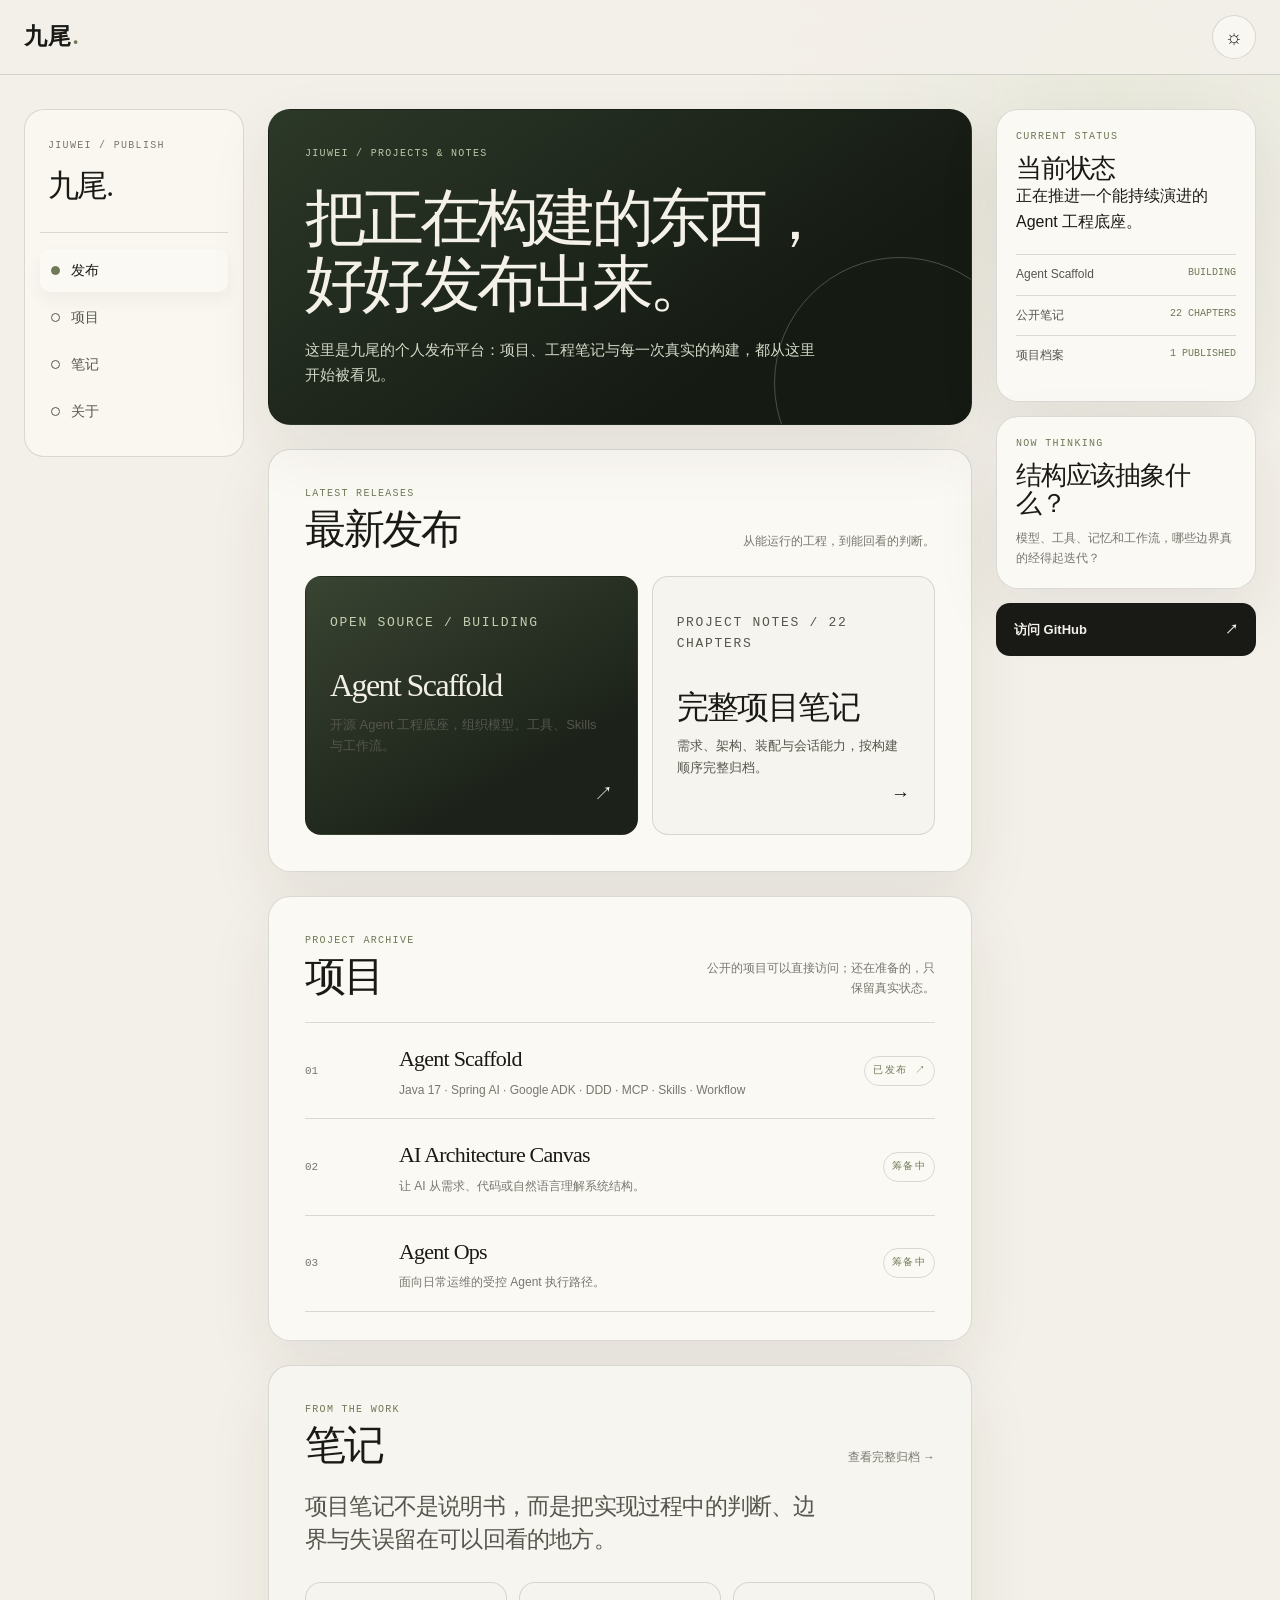
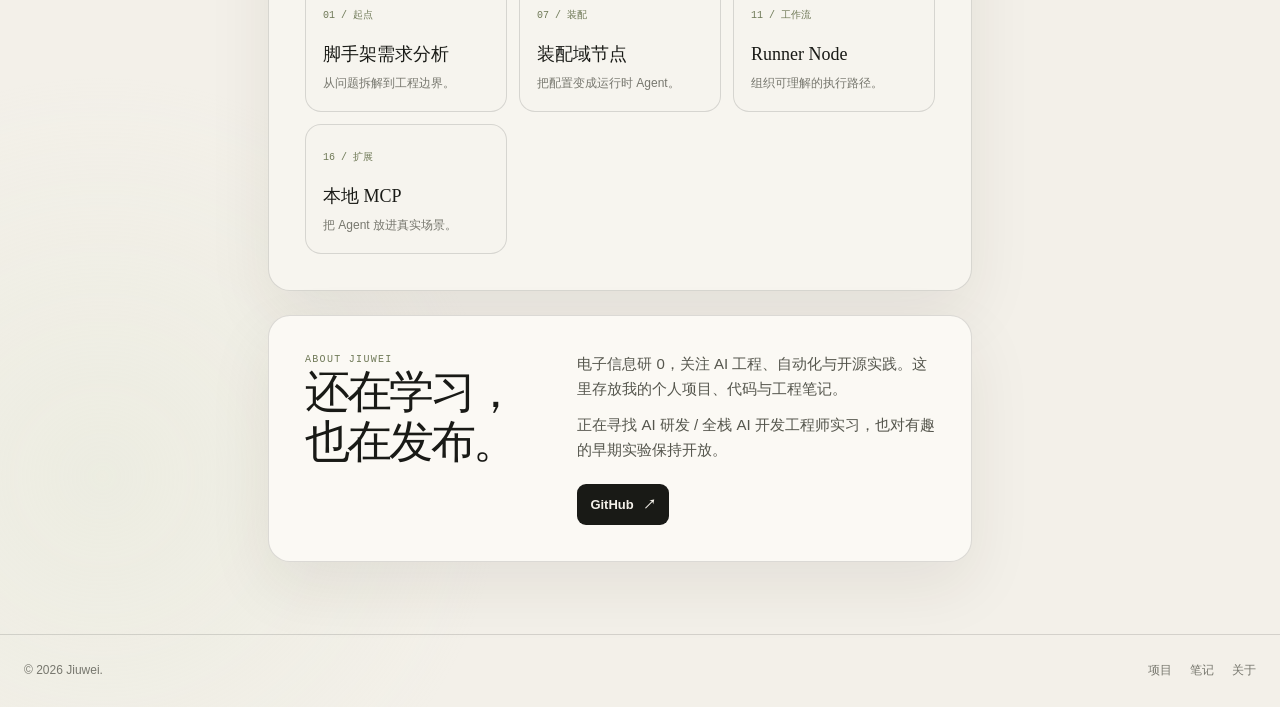
==== commit 4f10ca14: "Build publication workbench homepage" ====
--- a/index.html
+++ b/index.html
@@ -3,9 +3,9 @@
 <head>
   <meta charset="utf-8" />
   <meta name="viewport" content="width=device-width, initial-scale=1" />
-  <meta name="description" content="九尾的个人项目档案，记录正在构建的 AI、开源、自动化与工程项目。" />
+  <meta name="description" content="九尾的个人发布平台，收录正在构建的 AI 项目与公开工程笔记。" />
   <meta name="theme-color" content="#f3f0e9" />
-  <title>九尾 · Jiuwei</title>
+  <title>九尾 · 发布工作台</title>
   <script>document.documentElement.classList.add('js');</script>
   <style>
     :root {
@@ -24,7 +24,7 @@
       --serif: "Iowan Old Style", "Palatino Linotype", "Songti SC", STSong, serif;
       --sans: -apple-system, BlinkMacSystemFont, "Segoe UI", "PingFang SC", "Microsoft YaHei", sans-serif;
       --mono: "SFMono-Regular", Consolas, monospace;
-      --shell: min(1180px, calc(100% - 48px));
+      --shell: min(1280px, calc(100% - 48px));
     }
 
     html[data-theme="ink"] {
@@ -50,42 +50,26 @@
       overflow-x: hidden;
       color: var(--ink);
       background:
-        radial-gradient(circle at 88% 2%, rgba(213, 218, 195, .37), transparent 22rem),
-        radial-gradient(circle at 8% 15%, rgba(255, 255, 255, .55), transparent 25rem),
+        radial-gradient(circle at 87% 4%, rgba(213, 218, 195, .34), transparent 23rem),
+        radial-gradient(circle at 8% 90%, rgba(226, 231, 213, .38), transparent 25rem),
         var(--paper);
       font-family: var(--sans);
-      font-size: 16px;
-      line-height: 1.7;
+      line-height: 1.65;
       -webkit-font-smoothing: antialiased;
     }
-    body::before {
-      position: fixed;
-      z-index: -1;
-      inset: 0;
-      pointer-events: none;
-      opacity: .22;
-      background-image: radial-gradient(rgba(25,26,22,.25) .45px, transparent .7px);
-      background-size: 5px 5px;
-      content: "";
-    }
+    body::before { position: fixed; z-index: -1; inset: 0; pointer-events: none; opacity: .2; background-image: radial-gradient(rgba(25,26,22,.25) .45px, transparent .7px); background-size: 5px 5px; content: ""; }
     a { color: inherit; text-decoration: none; }
     button { font: inherit; }
-    h1, h2, h3, h4, p { margin: 0; }
+    h1, h2, h3, p { margin: 0; }
     .shell { width: var(--shell); margin-inline: auto; }
-    .sr-only { position: absolute; width: 1px; height: 1px; overflow: hidden; clip: rect(0,0,0,0); white-space: nowrap; }
-    .skip-link { position: fixed; z-index: 1000; top: 12px; left: 12px; padding: 9px 13px; color: var(--paper); background: var(--ink); border-radius: 8px; transform: translateY(-170%); }
+    .skip-link { position: fixed; z-index: 50; top: 12px; left: 12px; padding: 9px 13px; color: var(--paper); background: var(--ink); border-radius: 8px; transform: translateY(-180%); }
     .skip-link:focus { transform: translateY(0); }
     a:focus-visible, button:focus-visible { outline: 2px solid var(--olive); outline-offset: 4px; }
 
-    .site-header { position: sticky; z-index: 20; top: 0; border-bottom: 1px solid transparent; transition: background .2s ease, border-color .2s ease; }
-    .site-header::before { position: absolute; z-index: -1; inset: 0; background: color-mix(in srgb, var(--paper) 86%, transparent); content: ""; -webkit-backdrop-filter: blur(14px); backdrop-filter: blur(14px); }
-    .header-inner { min-height: 78px; display: grid; grid-template-columns: 1fr auto 1fr; align-items: center; gap: 24px; }
+    .site-header { position: sticky; z-index: 20; top: 0; border-bottom: 1px solid var(--line); background: color-mix(in srgb, var(--paper) 88%, transparent); backdrop-filter: blur(14px); }
+    .header-inner { min-height: 74px; display: grid; grid-template-columns: 1fr auto; align-items: center; gap: 22px; }
     .brand { width: max-content; font-family: var(--serif); font-size: 23px; font-weight: 700; letter-spacing: .06em; }
     .brand-dot { color: var(--olive); }
-    .primary-nav { display: flex; align-items: center; justify-content: center; gap: clamp(22px, 3vw, 42px); font-family: var(--serif); font-size: 16px; }
-    .primary-nav a { position: relative; padding: 7px 0; }
-    .primary-nav a::after { position: absolute; right: 0; bottom: 1px; left: 0; height: 1px; background: currentColor; content: ""; opacity: .65; transform: scaleX(0); transform-origin: right; transition: transform .22s ease; }
-    .primary-nav a:hover::after, .primary-nav a:focus-visible::after { transform: scaleX(1); transform-origin: left; }
     .header-actions { display: flex; justify-content: flex-end; align-items: center; gap: 9px; }
     .theme-toggle, .nav-toggle { width: 44px; height: 44px; display: grid; place-items: center; padding: 0; color: var(--ink); background: color-mix(in srgb, var(--card) 86%, transparent); border: 1px solid var(--line); border-radius: 50%; cursor: pointer; transition: transform .2s ease, background .2s ease; }
     .theme-toggle:hover, .nav-toggle:hover { background: var(--olive-pale); transform: translateY(-1px); }
@@ -94,130 +78,115 @@
     .theme-symbol [data-theme-icon="moon"] { opacity: 0; transform: rotate(-20deg) scale(.7); }
     html[data-theme="ink"] .theme-symbol [data-theme-icon="sun"] { opacity: 0; transform: rotate(20deg) scale(.7); }
     html[data-theme="ink"] .theme-symbol [data-theme-icon="moon"] { opacity: 1; transform: rotate(0) scale(1); }
-    .nav-toggle { display: none; border-radius: 9px; }
+    .nav-toggle { display: none; border-radius: 10px; }
     .nav-lines, .nav-lines::before, .nav-lines::after { display: block; width: 18px; height: 1.5px; background: currentColor; content: ""; transition: transform .2s ease; }
     .nav-lines { position: relative; }
     .nav-lines::before { position: absolute; top: -6px; }
     .nav-lines::after { position: absolute; top: 6px; }
 
-    .hero { min-height: min(700px, calc(100dvh - 78px)); display: grid; grid-template-columns: 1.1fr .9fr; align-items: center; gap: clamp(52px, 8vw, 120px); padding: 84px 0 96px; }
-    .hero-kicker, .section-kicker { color: var(--olive); font-family: var(--mono); font-size: 11px; letter-spacing: .14em; text-transform: uppercase; }
-    .hero h1 { max-width: 650px; margin-top: 18px; font-family: var(--serif); font-size: clamp(52px, 6.1vw, 86px); font-weight: 500; letter-spacing: -.075em; line-height: 1.1; }
-    .hero-intro { max-width: 530px; margin-top: 29px; color: var(--ink-soft); font-size: 17px; line-height: 1.8; }
-    .hero-actions { display: flex; flex-wrap: wrap; align-items: center; gap: 20px 29px; margin-top: 34px; }
-    .button { min-height: 48px; display: inline-flex; align-items: center; justify-content: center; gap: 10px; padding: 0 18px; border: 1px solid transparent; border-radius: 8px; font-size: 14px; font-weight: 650; transition: transform .2s ease, box-shadow .2s ease, background .2s ease; }
-    .button:hover { transform: translateY(-2px); }
-    .button-dark { color: var(--paper); background: var(--ink); box-shadow: 0 11px 25px rgba(20,21,18,.13); }
-    html[data-theme="ink"] .button-dark { color: #171914; }
-    .text-link { position: relative; display: inline-flex; align-items: center; gap: 8px; font-size: 14px; font-weight: 650; }
-    .text-link::after { position: absolute; right: 0; bottom: -5px; left: 0; height: 1px; background: currentColor; content: ""; opacity: .42; transform: scaleX(.35); transform-origin: left; transition: transform .22s ease, opacity .22s ease; }
-    .text-link:hover::after { opacity: 1; transform: scaleX(1); }
-    .hero-stamp { position: relative; min-height: 360px; display: grid; place-items: center; }
-    .stamp-ring { position: absolute; width: min(100%, 355px); aspect-ratio: 1; border: 1px solid var(--line); border-radius: 50%; }
-    .stamp-ring::before { position: absolute; inset: 22px; border: 1px dashed var(--line-strong); border-radius: inherit; content: ""; }
-    .stamp-orbit { position: absolute; width: min(108%, 408px); aspect-ratio: 1; border: 1px solid var(--line); border-radius: 50%; transform: rotate(-28deg); }
-    .stamp-orbit::before { position: absolute; top: -6px; left: 51%; width: 11px; height: 11px; border-radius: 50%; background: var(--olive); box-shadow: 0 0 0 8px color-mix(in srgb, var(--paper) 80%, transparent); content: ""; }
-    .stamp-card { position: relative; width: min(300px, 88%); padding: 27px; background: var(--card); border: 1px solid var(--line); box-shadow: var(--shadow); transform: rotate(3deg); transition: transform .3s ease; }
-    .hero-stamp:hover .stamp-card { transform: rotate(0deg) translateY(-5px); }
-    .stamp-card small { display: block; color: var(--muted); font-family: var(--mono); font-size: 10px; letter-spacing: .13em; }
-    .stamp-card h2 { margin-top: 45px; font-family: var(--serif); font-size: 35px; font-weight: 500; letter-spacing: -.04em; line-height: 1.05; }
-    .stamp-card p { margin-top: 13px; color: var(--ink-soft); font-size: 13px; line-height: 1.6; }
-    .stamp-card hr { margin: 25px 0 13px; border: 0; border-top: 1px solid var(--line); }
-    .stamp-card strong { color: var(--olive); font-family: var(--mono); font-size: 10px; font-weight: 500; letter-spacing: .11em; }
-
-    .archive { border-top: 1px solid var(--line); }
-    .section { padding: 94px 0; border-bottom: 1px solid var(--line); }
-    .section-heading { display: flex; align-items: end; justify-content: space-between; gap: 28px; margin-bottom: 38px; }
-    .section-heading h2 { margin-top: 9px; font-family: var(--serif); font-size: clamp(34px, 4vw, 53px); font-weight: 500; letter-spacing: -.06em; line-height: 1.08; }
-    .section-note { max-width: 290px; color: var(--muted); font-size: 13px; text-align: right; }
-    .featured-grid { display: grid; grid-template-columns: .88fr 1.12fr; min-height: 430px; overflow: hidden; background: var(--night); border-radius: 18px; }
-    .featured-label { display: flex; flex-direction: column; justify-content: space-between; padding: 37px; color: #ece9df; background: linear-gradient(155deg, #35402f, #161b15 65%); }
-    .featured-label p { color: #b8c09f; font-family: var(--mono); font-size: 10px; letter-spacing: .15em; }
-    .featured-label h3 { max-width: 340px; font-family: var(--serif); font-size: clamp(36px, 4vw, 58px); font-weight: 500; letter-spacing: -.055em; line-height: 1.02; }
-    .featured-label span { color: #bfc5ae; font-family: var(--mono); font-size: 11px; }
-    .featured-content { display: flex; flex-direction: column; justify-content: space-between; padding: 37px; background: var(--card); }
-    .featured-content > p { max-width: 510px; color: var(--ink-soft); font-size: 16px; line-height: 1.85; }
-    .tech-list, .tag-row { display: flex; flex-wrap: wrap; gap: 8px; margin-top: 26px; }
-    .tech-list span, .tag-row span { padding: 5px 10px; color: var(--ink-soft); border: 1px solid var(--line); border-radius: 999px; font-size: 12px; }
-    .featured-actions { display: flex; flex-wrap: wrap; align-items: center; gap: 21px; margin-top: 35px; }
-    .button-outline { color: var(--ink); background: transparent; border-color: var(--line-strong); }
-    .button-outline:hover { color: var(--card); background: var(--ink); border-color: var(--ink); }
-
-    .works-grid { display: grid; grid-template-columns: repeat(3, minmax(0, 1fr)); gap: 16px; }
-    .work-card { position: relative; display: flex; min-width: 0; min-height: 405px; flex-direction: column; justify-content: space-between; padding: 28px; background: var(--card); border: 1px solid var(--line); border-radius: 14px; overflow: hidden; transition: transform .25s ease, box-shadow .25s ease, border-color .25s ease; }
-    .work-card:hover { border-color: var(--line-strong); box-shadow: var(--shadow); transform: translateY(-5px); }
-    .work-card-link { position: absolute; z-index: 2; inset: 0; }
-    .work-card-link:focus-visible { outline: 3px solid var(--olive); outline-offset: -3px; }
-    .work-status { color: var(--olive); font-family: var(--mono); font-size: 10px; letter-spacing: .14em; }
-    .work-card h3 { margin-top: 54px; font-family: var(--serif); font-size: 31px; font-weight: 500; letter-spacing: -.04em; line-height: 1.12; }
-    .work-card p { margin-top: 17px; color: var(--ink-soft); font-size: 14px; line-height: 1.75; }
-    .work-card footer { position: relative; z-index: 1; display: flex; align-items: end; justify-content: space-between; gap: 12px; margin-top: 27px; }
-    .work-card footer span:last-child { color: var(--muted); font-size: 12px; }
-    .work-card--agent { color: #f0eee5; background: linear-gradient(150deg, #243020, #161b15); border-color: transparent; }
-    .work-card--agent .work-status, .work-card--agent p, .work-card--agent .tag-row span, .work-card--agent footer span:last-child { color: #c9cfb9; }
-    .work-card--agent .tag-row span { border-color: rgba(237,239,224,.2); }
-    .work-card--canvas::before { position: absolute; top: 0; right: 0; width: 170px; height: 170px; background: linear-gradient(135deg, transparent 50%, var(--olive-pale) 50%); content: ""; opacity: .85; }
-    .work-card--ops::before { position: absolute; top: 29px; right: 30px; width: 92px; height: 92px; border: 1px dashed var(--olive); border-radius: 50%; content: ""; opacity: .7; }
-    .work-card--ops::after { position: absolute; top: 75px; right: 0; width: 116px; border-top: 1px solid var(--olive); content: ""; opacity: .7; }
-
-    .notes-layout { display: grid; grid-template-columns: .8fr 1.2fr; gap: clamp(35px, 7vw, 100px); align-items: start; }
-    .notes-intro { color: var(--ink-soft); font-family: var(--serif); font-size: clamp(25px, 3vw, 38px); letter-spacing: -.04em; line-height: 1.38; }
-    .notes-intro small { display: block; margin-top: 23px; color: var(--muted); font-family: var(--sans); font-size: 14px; letter-spacing: 0; line-height: 1.75; }
-    .note-list { border-top: 1px solid var(--line); }
-    .note-row { display: grid; grid-template-columns: 64px 1fr auto; gap: 18px; align-items: center; padding: 20px 4px; border-bottom: 1px solid var(--line); transition: padding .2s ease, color .2s ease; }
-    .note-row:hover { padding-right: 10px; padding-left: 10px; color: var(--olive); }
-    .note-row time { color: var(--muted); font-family: var(--mono); font-size: 11px; }
-    .note-row h3 { font-family: var(--serif); font-size: 19px; font-weight: 500; }
-    .note-row p { margin-top: 3px; color: var(--muted); font-size: 12px; }
-    .note-row > span { font-size: 17px; }
-
-    .explore-layout { display: grid; grid-template-columns: 1fr .8fr; gap: clamp(34px, 8vw, 130px); align-items: center; }
-    .explore-copy { max-width: 540px; }
-    .explore-copy h2 { margin-top: 10px; font-family: var(--serif); font-size: clamp(35px, 4vw, 54px); font-weight: 500; letter-spacing: -.055em; line-height: 1.07; }
-    .explore-copy p:last-of-type { margin-top: 22px; color: var(--ink-soft); }
-    .explore-map { position: relative; min-height: 280px; padding: 32px; border: 1px solid var(--line); background: linear-gradient(145deg, color-mix(in srgb, var(--card) 85%, transparent), var(--olive-pale)); border-radius: 15px; }
-    .map-center { position: absolute; top: 50%; left: 50%; width: 104px; height: 104px; display: grid; place-items: center; color: var(--card); background: var(--ink); border-radius: 50%; font-family: var(--serif); font-size: 21px; transform: translate(-50%, -50%); }
-    .map-node { position: absolute; color: var(--ink-soft); font-family: var(--mono); font-size: 11px; letter-spacing: .08em; }
-    .map-node::before { display: inline-block; width: 8px; height: 8px; margin-right: 8px; border-radius: 50%; background: var(--olive); content: ""; }
-    .map-node--one { top: 55px; left: 41px; }
-    .map-node--two { top: 55px; right: 38px; }
-    .map-node--three { right: 52px; bottom: 54px; }
-    .map-node--four { bottom: 54px; left: 45px; }
-    .map-line { position: absolute; top: 50%; left: 50%; width: 1px; height: 122px; background: var(--line-strong); transform-origin: top center; }
-    .map-line--one { transform: rotate(-58deg); }
-    .map-line--two { transform: rotate(58deg); }
-    .map-line--three { transform: rotate(128deg); }
-    .map-line--four { transform: rotate(-128deg); }
-
-    .about { display: grid; grid-template-columns: .72fr 1.28fr; gap: clamp(34px, 8vw, 120px); padding-bottom: 105px; }
-    .about h2 { margin-top: 10px; font-family: var(--serif); font-size: clamp(40px, 4.7vw, 64px); font-weight: 500; letter-spacing: -.065em; line-height: 1.06; }
-    .about-copy { max-width: 540px; color: var(--ink-soft); font-size: 17px; }
-    .about-copy p + p { margin-top: 17px; }
-    .about-links { display: flex; flex-wrap: wrap; gap: 18px 30px; align-items: center; margin-top: 30px; }
-    .view-count { color: var(--muted); font-family: var(--mono); font-size: 12px; }
-    .view-count strong { display: block; color: var(--ink); font-family: var(--serif); font-size: 30px; font-weight: 500; letter-spacing: -.04em; }
+    .workbench { display: grid; grid-template-columns: 220px minmax(0, 1fr) 260px; gap: 24px; padding-block: 34px 72px; }
+    .workbench-nav, .status-rail { position: sticky; top: 102px; align-self: start; }
+    .workbench-nav { padding: 20px 15px; border: 1px solid var(--line); border-radius: 20px; background: color-mix(in srgb, var(--card) 78%, transparent); }
+    .identity { padding: 3px 8px 21px; border-bottom: 1px solid var(--line); }
+    .identity h1 { margin-top: 5px; font-family: var(--serif); font-size: 31px; font-weight: 500; letter-spacing: -.06em; }
+    .identity p, .rail-label, .eyebrow, .project-status { color: var(--olive); font-family: var(--mono); font-size: 10px; letter-spacing: .13em; text-transform: uppercase; }
+    .identity p { margin-top: 5px; color: var(--muted); }
+    .side-nav { display: grid; gap: 4px; padding: 16px 0 3px; }
+    .side-nav a { display: flex; align-items: center; gap: 11px; padding: 10px 11px; color: var(--ink-soft); border-radius: 10px; font-size: 14px; transition: color .18s ease, background .18s ease; }
+    .side-nav a::before { width: 7px; height: 7px; border: 1px solid currentColor; border-radius: 50%; content: ""; }
+    .side-nav a:hover, .side-nav a:focus-visible { color: var(--ink); background: var(--olive-pale); }
+    .side-nav a:first-child { color: var(--ink); background: var(--card); box-shadow: 0 8px 18px rgba(34, 35, 28, .05); }
+    .side-nav a:first-child::before { background: var(--olive); border-color: var(--olive); }
+
+    .publication-feed { min-width: 0; display: grid; gap: 24px; }
+    .module, .status-card { scroll-margin-top: 104px; border: 1px solid var(--line); border-radius: 22px; background: var(--card); box-shadow: var(--shadow); }
+    .module { padding: clamp(24px, 3vw, 36px); }
+    .module-heading { display: flex; align-items: end; justify-content: space-between; gap: 22px; margin-bottom: 24px; }
+    .module-heading h2 { margin-top: 5px; font-family: var(--serif); font-size: clamp(28px, 3.2vw, 42px); font-weight: 500; letter-spacing: -.06em; line-height: 1.08; }
+    .module-note { max-width: 230px; color: var(--muted); font-size: 12px; text-align: right; }
+
+    .welcome-module { position: relative; overflow: hidden; color: #f4f1e8; background: linear-gradient(145deg, #2c3828, #151a13 72%); border-color: transparent; }
+    .welcome-module::after { position: absolute; right: -55px; bottom: -85px; width: 250px; height: 250px; border: 1px solid rgba(237, 240, 224, .25); border-radius: 50%; content: ""; }
+    .welcome-module .eyebrow { color: #bec8a7; }
+    .welcome-module h2 { position: relative; z-index: 1; max-width: 590px; margin-top: 22px; font-family: var(--serif); font-size: clamp(40px, 5vw, 62px); font-weight: 500; letter-spacing: -.075em; line-height: 1.08; }
+    .welcome-module p:last-child { position: relative; z-index: 1; max-width: 510px; margin-top: 20px; color: #d3d8c7; font-size: 15px; }
+
+    .publication-grid { display: grid; grid-template-columns: 1.08fr .92fr; gap: 14px; }
+    .publication-card, .project-card, .note-shortcut { position: relative; min-width: 0; border: 1px solid var(--line); border-radius: 16px; background: color-mix(in srgb, var(--paper) 58%, var(--card)); }
+    .publication-card { display: flex; min-height: 230px; flex-direction: column; justify-content: space-between; padding: 24px; transition: transform .2s ease, border-color .2s ease; }
+    .publication-card:hover { border-color: var(--line-strong); transform: translateY(-3px); }
+    .publication-card--feature { color: #f1efe6; background: linear-gradient(150deg, #394432, #1c2219 72%); border-color: transparent; }
+    .publication-card--feature .eyebrow, .publication-card--feature p { color: #c5cfb0; }
+    .publication-card h3 { max-width: 280px; margin-top: 36px; font-family: var(--serif); font-size: 32px; font-weight: 500; letter-spacing: -.05em; line-height: 1.06; }
+    .publication-card p { margin-top: 11px; color: var(--ink-soft); font-size: 13px; }
+    .card-arrow { align-self: flex-end; font-size: 19px; }
+    .card-link { position: absolute; inset: 0; border-radius: inherit; }
+    .card-link:focus-visible { outline: 3px solid var(--olive); outline-offset: -3px; }
+
+    .projects-module { padding-bottom: 28px; }
+    .project-list { display: grid; gap: 0; border-top: 1px solid var(--line); }
+    .project-card { display: grid; grid-template-columns: 76px minmax(0, 1fr) auto; gap: 18px; align-items: center; padding: 18px 0; border: 0; border-bottom: 1px solid var(--line); border-radius: 0; background: transparent; }
+    .project-index { color: var(--muted); font-family: var(--mono); font-size: 11px; }
+    .project-card h3 { font-family: var(--serif); font-size: 22px; font-weight: 500; letter-spacing: -.035em; }
+    .project-card p { margin-top: 3px; color: var(--muted); font-size: 12px; }
+    .project-card .project-status { padding: 6px 8px; color: var(--olive); border: 1px solid var(--line); border-radius: 999px; white-space: nowrap; }
+    .project-card--published { transition: padding .18s ease; }
+    .project-card--published:hover { padding-right: 10px; padding-left: 10px; background: var(--olive-pale); }
+    .project-card--published a { position: absolute; inset: 0; }
+
+    .notes-module { background: color-mix(in srgb, var(--card) 84%, var(--olive-pale)); }
+    .notes-intro { max-width: 520px; color: var(--ink-soft); font-family: var(--serif); font-size: 23px; letter-spacing: -.035em; line-height: 1.42; }
+    .note-shortcuts { display: grid; grid-template-columns: repeat(3, minmax(0, 1fr)); gap: 12px; margin-top: 25px; }
+    .note-shortcut { padding: 17px; transition: transform .18s ease, background .18s ease; }
+    .note-shortcut:hover { background: var(--card); transform: translateY(-2px); }
+    .note-shortcut span { color: var(--olive); font-family: var(--mono); font-size: 10px; }
+    .note-shortcut h3 { margin-top: 18px; font-family: var(--serif); font-size: 18px; font-weight: 500; line-height: 1.22; }
+    .note-shortcut p { margin-top: 8px; color: var(--muted); font-size: 12px; }
+
+    .about-module { display: grid; grid-template-columns: .8fr 1.2fr; gap: 34px; }
+    .about-module h2 { font-family: var(--serif); font-size: clamp(32px, 3.5vw, 46px); font-weight: 500; letter-spacing: -.065em; line-height: 1.1; }
+    .about-copy { color: var(--ink-soft); font-size: 15px; }
+    .about-copy p + p { margin-top: 12px; }
+    .github-link { display: inline-flex; align-items: center; gap: 9px; margin-top: 21px; padding: 10px 13px; color: var(--paper); background: var(--ink); border-radius: 9px; font-size: 13px; font-weight: 700; transition: transform .18s ease; }
+    .github-link:hover { transform: translateY(-2px); }
+    html[data-theme="ink"] .github-link { color: #171914; }
+
+    .status-rail { display: grid; gap: 14px; }
+    .status-card { padding: 19px; }
+    .status-card h2 { margin-top: 9px; font-family: var(--serif); font-size: 26px; font-weight: 500; letter-spacing: -.045em; line-height: 1.1; }
+    .status-card p:last-child { margin-top: 10px; color: var(--muted); font-size: 12px; }
+    .status-card strong { color: var(--olive); font-family: var(--mono); font-size: 11px; letter-spacing: .09em; }
+    .status-list { display: grid; gap: 10px; margin-top: 18px; padding: 0; list-style: none; }
+    .status-list li { display: flex; justify-content: space-between; gap: 10px; padding-top: 10px; border-top: 1px solid var(--line); color: var(--ink-soft); font-size: 12px; }
+    .status-list span:last-child { color: var(--olive); font-family: var(--mono); font-size: 10px; }
+    .rail-github { display: flex; align-items: center; justify-content: space-between; gap: 12px; padding: 16px 18px; border-radius: 14px; background: var(--ink); color: var(--paper); font-size: 13px; font-weight: 700; transition: transform .18s ease; }
+    .rail-github:hover { transform: translateY(-2px); }
+    html[data-theme="ink"] .rail-github { color: #171914; }
 
     .site-footer { border-top: 1px solid var(--line); }
-    .footer-inner { display: flex; justify-content: space-between; gap: 20px; padding: 28px 0; color: var(--muted); font-size: 12px; }
+    .footer-inner { display: flex; justify-content: space-between; gap: 20px; padding: 26px 0; color: var(--muted); font-size: 12px; }
     .footer-inner nav { display: flex; gap: 18px; }
     .footer-inner a:hover { color: var(--ink); }
-    .reveal { opacity: 0; transform: translateY(12px); transition: opacity .55s ease, transform .55s ease; }
-    .reveal.is-visible { opacity: 1; transform: translateY(0); }
-
+
+    @media (max-width: 1040px) {
+      .workbench { grid-template-columns: 190px minmax(0, 1fr); }
+      .status-rail { position: static; grid-column: 2; grid-template-columns: repeat(3, minmax(0, 1fr)); }
+      .rail-github { align-self: stretch; }
+    }
     @media (max-width: 780px) {
       :root { --shell: min(100% - 36px, 640px); }
-      .header-inner { min-height: 70px; grid-template-columns: 1fr auto; }
-      .primary-nav {
+      .header-inner { min-height: 70px; }
+      .nav-toggle { display: grid; }
+      .side-nav {
         position: fixed;
+        z-index: 25;
         top: 70px;
         right: 18px;
         left: 18px;
-        display: grid;
-        gap: 0;
-        padding: 12px 20px;
-        background: var(--card);
+        padding: 12px;
         border: 1px solid var(--line);
         border-radius: 13px;
+        background: var(--card);
         box-shadow: var(--shadow);
         opacity: 0;
         visibility: hidden;
@@ -225,170 +194,115 @@
         transform: translateY(-8px);
         transition: opacity .2s ease, visibility .2s ease, transform .2s ease;
       }
-      .primary-nav a { padding: 13px 3px; border-bottom: 1px solid var(--line); }
-      .primary-nav a:last-child { border-bottom: 0; }
-      .primary-nav.is-open {
-        opacity: 1;
-        visibility: visible;
-        pointer-events: auto;
-        transform: translateY(0);
-      }
-      .nav-toggle { display: grid; }
-      .hero { min-height: auto; grid-template-columns: 1fr; gap: 20px; padding: 64px 0 72px; }
-      .hero h1 { font-size: clamp(47px, 13vw, 68px); }
-      .hero-intro { font-size: 16px; }
-      .hero-stamp { min-height: 285px; margin-top: 15px; overflow: hidden; }
-      .stamp-ring { width: 270px; }
-      .stamp-orbit { width: 307px; }
-      .section { padding: 70px 0; }
-      .section-heading { align-items: start; flex-direction: column; margin-bottom: 29px; }
-      .section-note { max-width: none; text-align: left; }
-      .featured-grid, .notes-layout, .explore-layout, .about { grid-template-columns: 1fr; }
-      .featured-label, .featured-content { padding: 27px; }
-      .featured-label { min-height: 250px; }
-      .works-grid { grid-template-columns: 1fr; }
-      .work-card { min-height: 340px; }
-      .note-row { grid-template-columns: 48px 1fr auto; gap: 10px; }
-      .note-row p { display: none; }
-      .about { gap: 28px; padding-bottom: 75px; }
-    }
-    @media (max-width: 460px) {
+      .side-nav.is-open { opacity: 1; visibility: visible; pointer-events: auto; transform: translateY(0); }
+      .workbench { grid-template-columns: 1fr; gap: 16px; padding-block: 18px 42px; }
+      .workbench-nav, .status-rail { position: static; }
+      .workbench-nav { display: flex; align-items: center; justify-content: space-between; padding: 15px 17px; }
+      .identity { padding: 0; border: 0; }
+      .identity h1 { font-size: 26px; }
+      .status-rail { grid-column: auto; grid-template-columns: repeat(2, minmax(0, 1fr)); }
+      .module { padding: 24px; }
+      .module-heading { align-items: start; flex-direction: column; }
+      .module-note { max-width: none; text-align: left; }
+      .publication-grid, .about-module { grid-template-columns: 1fr; }
+      .publication-card { min-height: 190px; }
+    }
+    @media (max-width: 480px) {
       :root { --shell: min(100% - 28px, 640px); }
-      .brand { font-size: 21px; }
-      .header-actions { gap: 6px; }
-      .hero-actions { align-items: flex-start; flex-direction: column; }
-      .featured-actions { align-items: flex-start; flex-direction: column; }
-      .stamp-card { width: 255px; padding: 23px; }
+      .status-rail, .note-shortcuts { grid-template-columns: 1fr; }
+      .project-card { grid-template-columns: 42px minmax(0, 1fr); }
+      .project-card .project-status { justify-self: start; grid-column: 2; }
       .footer-inner { align-items: flex-start; flex-direction: column; }
     }
-    @media (prefers-reduced-motion: reduce) {
-      *, *::before, *::after { scroll-behavior: auto !important; animation-duration: .01ms !important; transition-duration: .01ms !important; }
-    }
+    @media (prefers-reduced-motion: reduce) { *, *::before, *::after { scroll-behavior: auto !important; animation-duration: .01ms !important; transition-duration: .01ms !important; } }
   </style>
 </head>
 <body>
   <a class="skip-link" href="#main-content">跳到主要内容</a>
   <header class="site-header">
     <div class="shell header-inner">
-      <a class="brand" href="#top" aria-label="九尾首页">九尾<span class="brand-dot">.</span></a>
-      <nav class="primary-nav" data-nav aria-label="主导航">
-        <a href="#works">作品</a>
-        <a href="#notes">笔记</a>
-        <a href="#garden">探索</a>
-        <a href="#about">关于</a>
-      </nav>
+      <a class="brand" href="#publication" aria-label="九尾首页">九尾<span class="brand-dot">.</span></a>
       <div class="header-actions">
-        <button class="theme-toggle" type="button" data-theme-toggle aria-label="切换到夜间模式" title="切换到夜间模式">
-          <span class="theme-symbol" aria-hidden="true"><span data-theme-icon="sun">☼</span><span data-theme-icon="moon">☾</span></span>
-        </button>
+        <button class="theme-toggle" type="button" data-theme-toggle aria-label="切换到夜间模式" title="切换到夜间模式"><span class="theme-symbol" aria-hidden="true"><span data-theme-icon="sun">☼</span><span data-theme-icon="moon">☾</span></span></button>
         <button class="nav-toggle" type="button" data-nav-toggle aria-label="打开导航" aria-expanded="false"><span class="nav-lines" aria-hidden="true"></span></button>
       </div>
     </div>
   </header>
 
-  <main id="main-content">
-    <section class="shell hero" id="top" aria-labelledby="hero-title">
-      <div class="reveal is-visible">
-        <p class="hero-kicker">九尾 / Jiuwei</p>
-        <h1 id="hero-title">把好奇心做成<br />可以运行的项目。</h1>
-        <p class="hero-intro">我是九尾，关注 AI、开源、自动化与工程。这里存放我持续构建的项目、实验和公开笔记。</p>
-        <div class="hero-actions">
-          <a class="button button-dark" href="#works">查看作品 <span aria-hidden="true">↓</span></a>
-          <a class="text-link" href="#featured">正在构建 <span aria-hidden="true">→</span></a>
-        </div>
-      </div>
-      <aside class="hero-stamp reveal" aria-label="当前项目摘要">
-        <div class="stamp-ring" aria-hidden="true"></div>
-        <div class="stamp-orbit" aria-hidden="true"></div>
-        <div class="stamp-card">
-          <small>CURRENT PROJECT / 2026</small>
-          <h2>Agent<br />Scaffold</h2>
-          <p>为真实 Agent 工程准备一个可配置、可迭代的起点。</p>
-          <hr />
-          <strong>OPEN SOURCE · BUILDING</strong>
-        </div>
-      </aside>
-    </section>
-
-    <div class="archive">
-      <section class="shell section" id="featured" aria-labelledby="featured-title">
-        <div class="section-heading reveal">
-          <div><p class="section-kicker">Now building</p><h2 id="featured-title">当前构建</h2></div>
-          <p class="section-note">一个正在被真实使用、也会继续推翻重做的 Agent 工程底座。</p>
-        </div>
-        <article class="featured-grid reveal">
-          <div class="featured-label"><p>01 / OPEN SOURCE</p><h3>Agent<br />Scaffold</h3><span>structure · tools · workflow</span></div>
-          <div class="featured-content">
-            <p>以 Java 17、Spring AI 和 Google ADK 为基础，尝试把 DDD 分层、MCP 工具接入、Skills 与 Workflow 编排放进一套可以持续演进的工程结构。</p>
-            <div class="tech-list" aria-label="技术栈"><span>Java 17</span><span>Spring AI</span><span>Google ADK</span><span>DDD</span><span>MCP</span><span>Skills</span><span>Workflow</span></div>
-            <div class="featured-actions"><a class="button button-outline" href="https://github.com/3125022941/agent-scaffold" target="_blank" rel="noreferrer">查看 GitHub <span aria-hidden="true">↗</span></a><a class="text-link" href="notes.html">阅读构建笔记 <span aria-hidden="true">→</span></a></div>
-          </div>
-        </article>
-      </section>
-
-      <section class="shell section section-works" id="works" aria-labelledby="works-title">
-        <div class="section-heading reveal">
-          <div><p class="section-kicker">Selected work</p><h2 id="works-title">项目档案</h2></div>
-          <p class="section-note">不是概念陈列，记录每一个正在变得可用的作品。</p>
-        </div>
-        <div class="works-grid">
-          <article class="work-card work-card--agent reveal">
-            <a class="work-card-link" data-work-link href="https://github.com/3125022941/agent-scaffold" target="_blank" rel="noreferrer" aria-label="打开 Agent Scaffold GitHub 仓库"></a>
-            <div><span class="work-status">OPEN SOURCE / BUILDING</span><h3>Agent Scaffold</h3><p>面向多模块 Agent 工程的开源底座，组织模型、工具、Skills 与工作流。</p></div>
-            <footer><div class="tag-row"><span>Java</span><span>MCP</span><span>Workflow</span></div><span aria-hidden="true">↗</span></footer>
+  <main id="main-content" class="workbench shell">
+    <aside class="workbench-nav" aria-label="发布导航">
+      <div class="identity"><p>JIUWEI / PUBLISH</p><h1>九尾.</h1></div>
+      <nav class="side-nav" data-nav aria-label="主导航">
+        <a href="#publication">发布</a>
+        <a href="#projects">项目</a>
+        <a href="#notes">笔记</a>
+        <a href="#about">关于</a>
+      </nav>
+    </aside>
+
+    <div class="publication-feed">
+      <section class="module welcome-module" id="publication" aria-labelledby="publication-title">
+        <p class="eyebrow">JIUWEI / PROJECTS &amp; NOTES</p>
+        <h2 id="publication-title">把正在构建的东西，<br />好好发布出来。</h2>
+        <p>这里是九尾的个人发布平台：项目、工程笔记与每一次真实的构建，都从这里开始被看见。</p>
+      </section>
+
+      <section class="module" aria-labelledby="latest-title">
+        <div class="module-heading"><div><p class="eyebrow">LATEST RELEASES</p><h2 id="latest-title">最新发布</h2></div><p class="module-note">从能运行的工程，到能回看的判断。</p></div>
+        <div class="publication-grid">
+          <article class="publication-card publication-card--feature">
+            <a class="card-link" href="https://github.com/3125022941/agent-scaffold" target="_blank" rel="noreferrer" aria-label="打开 Agent Scaffold GitHub 仓库"></a>
+            <div><p class="eyebrow">OPEN SOURCE / BUILDING</p><h3>Agent Scaffold</h3><p>开源 Agent 工程底座，组织模型、工具、Skills 与工作流。</p></div><span class="card-arrow" aria-hidden="true">↗</span>
           </article>
-          <article class="work-card work-card--canvas reveal">
-            <div><span class="work-status">EXPERIMENT</span><h3>AI Architecture Canvas</h3><p>尝试让 AI 从需求、代码或自然语言理解系统结构，并生成可继续编辑的架构图。</p></div>
-            <footer><div class="tag-row"><span>AI</span><span>Canvas</span><span>Draw.io XML</span></div><span>详情整理中</span></footer>
-          </article>
-          <article class="work-card work-card--ops reveal">
-            <div><span class="work-status">SHIPPED</span><h3>Agent Ops</h3><p>把聊天请求、工具调用与受控执行串成一条面向日常运维的 Agent 路径。</p></div>
-            <footer><div class="tag-row"><span>ReAct</span><span>SSH</span><span>MySQL</span></div><span>详情整理中</span></footer>
+          <article class="publication-card">
+            <a class="card-link" href="notes.html" aria-label="阅读完整 Agent Scaffold 项目笔记"></a>
+            <div><p class="eyebrow">PROJECT NOTES / 22 CHAPTERS</p><h3>完整项目笔记</h3><p>需求、架构、装配与会话能力，按构建顺序完整归档。</p></div><span class="card-arrow" aria-hidden="true">→</span>
           </article>
         </div>
       </section>
 
-      <section class="shell section" id="notes" aria-labelledby="notes-title">
-        <div class="section-heading reveal">
-          <div><p class="section-kicker">From the work</p><h2 id="notes-title">项目笔记</h2></div>
-          <p class="section-note">把实现过程里的判断、边界和失误留在可以回看的地方。</p>
+      <section class="module projects-module" id="projects" aria-labelledby="projects-title">
+        <div class="module-heading"><div><p class="eyebrow">PROJECT ARCHIVE</p><h2 id="projects-title">项目</h2></div><p class="module-note">公开的项目可以直接访问；还在准备的，只保留真实状态。</p></div>
+        <div class="project-list">
+          <article class="project-card project-card--published">
+            <a data-work-link href="https://github.com/3125022941/agent-scaffold" target="_blank" rel="noreferrer" aria-label="打开 Agent Scaffold GitHub 仓库"></a><span class="project-index">01</span><div><h3>Agent Scaffold</h3><p>Java 17 · Spring AI · Google ADK · DDD · MCP · Skills · Workflow</p></div><span class="project-status">已发布 ↗</span>
+          </article>
+          <article class="project-card"><span class="project-index">02</span><div><h3>AI Architecture Canvas</h3><p>让 AI 从需求、代码或自然语言理解系统结构。</p></div><span class="project-status">筹备中</span></article>
+          <article class="project-card"><span class="project-index">03</span><div><h3>Agent Ops</h3><p>面向日常运维的受控 Agent 执行路径。</p></div><span class="project-status">筹备中</span></article>
         </div>
-        <div class="notes-layout">
-          <p class="notes-intro reveal">每一次构建，都值得留下比结果更长久的东西。<small>现在从 Agent Scaffold 开始，持续积累真实项目里的工程判断。</small></p>
-          <div class="note-list reveal">
-            <a class="note-row" href="notes.html#foundation"><time>01</time><div><h3>需求、架构与配置表</h3><p>从问题拆解到可配置的 Agent 结构。</p></div><span aria-hidden="true">→</span></a>
-            <a class="note-row" href="notes.html#assembly"><time>02</time><div><h3>把配置装配成运行时 Agent</h3><p>AiApi、模型、Agent 与工作流节点的职责边界。</p></div><span aria-hidden="true">→</span></a>
-            <a class="note-row" href="notes.html#workflow"><time>03</time><div><h3>工作流与 Runner</h3><p>让执行路径可以被组织、理解和复用。</p></div><span aria-hidden="true">→</span></a>
-            <a class="note-row" href="notes.html#experience"><time>04</time><div><h3>MCP、会话、UI 与 Skills</h3><p>把 Agent 放进真实的使用场景。</p></div><span aria-hidden="true">→</span></a>
-          </div>
+      </section>
+
+      <section class="module notes-module" id="notes" aria-labelledby="notes-title">
+        <div class="module-heading"><div><p class="eyebrow">FROM THE WORK</p><h2 id="notes-title">笔记</h2></div><a class="module-note" href="notes.html">查看完整归档 →</a></div>
+        <p class="notes-intro">项目笔记不是说明书，而是把实现过程中的判断、边界与失误留在可以回看的地方。</p>
+        <div class="note-shortcuts">
+          <a class="note-shortcut" href="notes.html#note-00"><span>01 / 起点</span><h3>脚手架需求分析</h3><p>从问题拆解到工程边界。</p></a>
+          <a class="note-shortcut" href="notes.html#note-06"><span>07 / 装配</span><h3>装配域节点</h3><p>把配置变成运行时 Agent。</p></a>
+          <a class="note-shortcut" href="notes.html#note-10"><span>11 / 工作流</span><h3>Runner Node</h3><p>组织可理解的执行路径。</p></a>
+          <a class="note-shortcut" href="notes.html#note-15"><span>16 / 扩展</span><h3>本地 MCP</h3><p>把 Agent 放进真实场景。</p></a>
         </div>
       </section>
 
-      <section class="shell section" id="garden" aria-labelledby="garden-title">
-        <div class="explore-layout">
-          <div class="explore-copy reveal"><p class="section-kicker">Exploration map</p><h2 id="garden-title">X-Plore / Re:CS</h2><p>一张不断生长的学习地图。每个节点最终都会连接到资料、笔记、代码，或者一个真正做出来的项目。</p><a class="text-link" href="#garden">继续探索 <span aria-hidden="true">↓</span></a></div>
-          <div class="explore-map reveal" aria-label="探索范围：AI、系统、工程和自动化">
-            <span class="map-line map-line--one" aria-hidden="true"></span><span class="map-line map-line--two" aria-hidden="true"></span><span class="map-line map-line--three" aria-hidden="true"></span><span class="map-line map-line--four" aria-hidden="true"></span>
-            <span class="map-center">Re:CS</span><span class="map-node map-node--one">AI</span><span class="map-node map-node--two">Systems</span><span class="map-node map-node--three">Engineering</span><span class="map-node map-node--four">Automation</span>
-          </div>
-        </div>
-      </section>
-
-      <section class="shell section about" id="about" aria-labelledby="about-title">
-        <div class="reveal"><p class="section-kicker">About Jiuwei</p><h2 id="about-title">还在学习，<br />也在发布。</h2></div>
-        <div class="about-copy reveal"><p>电子信息研 0，正在寻找 AI 研发 / 全栈 AI 开发工程师实习，也对有趣的合作保持开放。</p><p>如果你有一个足够有趣的想法，我很乐意参与早期实验。</p><div class="about-links"><a class="button button-outline" href="https://github.com/3125022941" target="_blank" rel="noreferrer">GitHub <span aria-hidden="true">↗</span></a><span class="view-count"><strong>1,500,000+</strong> public views</span></div></div>
+      <section class="module about-module" id="about" aria-labelledby="about-title">
+        <div><p class="eyebrow">ABOUT JIUWEI</p><h2 id="about-title">还在学习，<br />也在发布。</h2></div>
+        <div class="about-copy"><p>电子信息研 0，关注 AI 工程、自动化与开源实践。这里存放我的个人项目、代码与工程笔记。</p><p>正在寻找 AI 研发 / 全栈 AI 开发工程师实习，也对有趣的早期实验保持开放。</p><a class="github-link" href="https://github.com/3125022941" target="_blank" rel="noreferrer">GitHub <span aria-hidden="true">↗</span></a></div>
       </section>
     </div>
+
+    <aside class="status-rail" aria-label="当前状态">
+      <section class="status-card"><p class="rail-label">CURRENT STATUS</p><h2>当前状态</h2><p>正在推进一个能持续演进的 Agent 工程底座。</p><ul class="status-list"><li><span>Agent Scaffold</span><span>BUILDING</span></li><li><span>公开笔记</span><span>22 CHAPTERS</span></li><li><span>项目档案</span><span>1 PUBLISHED</span></li></ul></section>
+      <section class="status-card"><p class="rail-label">NOW THINKING</p><h2>结构应该抽象什么？</h2><p>模型、工具、记忆和工作流，哪些边界真的经得起迭代？</p></section>
+      <a class="rail-github" href="https://github.com/3125022941" target="_blank" rel="noreferrer">访问 GitHub <span aria-hidden="true">↗</span></a>
+    </aside>
   </main>
 
-  <footer class="site-footer"><div class="shell footer-inner"><p>© <span data-year></span> Jiuwei.</p><nav aria-label="页脚导航"><a href="#works">作品</a><a href="#notes">笔记</a><a href="#about">关于</a></nav></div></footer>
+  <footer class="site-footer"><div class="shell footer-inner"><p>© <span data-year></span> Jiuwei.</p><nav aria-label="页脚导航"><a href="#projects">项目</a><a href="#notes">笔记</a><a href="#about">关于</a></nav></div></footer>
   <script>
     (() => {
       const root = document.documentElement;
       const themeToggle = document.querySelector('[data-theme-toggle]');
       const navToggle = document.querySelector('[data-nav-toggle]');
       const nav = document.querySelector('[data-nav]');
-      const savedTheme = localStorage.getItem('jiuwei-theme');
       const syncThemeToggle = () => {
         if (!themeToggle) return;
         const isInk = root.dataset.theme === 'ink';
@@ -396,7 +310,7 @@
         themeToggle.setAttribute('aria-label', label);
         themeToggle.title = label;
       };
-      if (savedTheme === 'ink') root.dataset.theme = 'ink';
+      if (localStorage.getItem('jiuwei-theme') === 'ink') root.dataset.theme = 'ink';
       syncThemeToggle();
       themeToggle?.addEventListener('click', () => {
         if (root.dataset.theme === 'ink') { delete root.dataset.theme; localStorage.setItem('jiuwei-theme', 'cream'); }
@@ -412,11 +326,6 @@
       nav?.querySelectorAll('a').forEach((link) => link.addEventListener('click', closeNav));
       document.addEventListener('keydown', (event) => { if (event.key === 'Escape') { closeNav(); navToggle?.focus(); } });
       document.querySelector('[data-year]').textContent = new Date().getFullYear();
-      const reveal = document.querySelectorAll('.reveal');
-      if ('IntersectionObserver' in window) {
-        const observer = new IntersectionObserver((entries, itemObserver) => entries.forEach((entry) => { if (entry.isIntersecting) { entry.target.classList.add('is-visible'); itemObserver.unobserve(entry.target); } }), { threshold: .08 });
-        reveal.forEach((item) => observer.observe(item));
-      } else reveal.forEach((item) => item.classList.add('is-visible'));
     })();
   </script>
 </body>
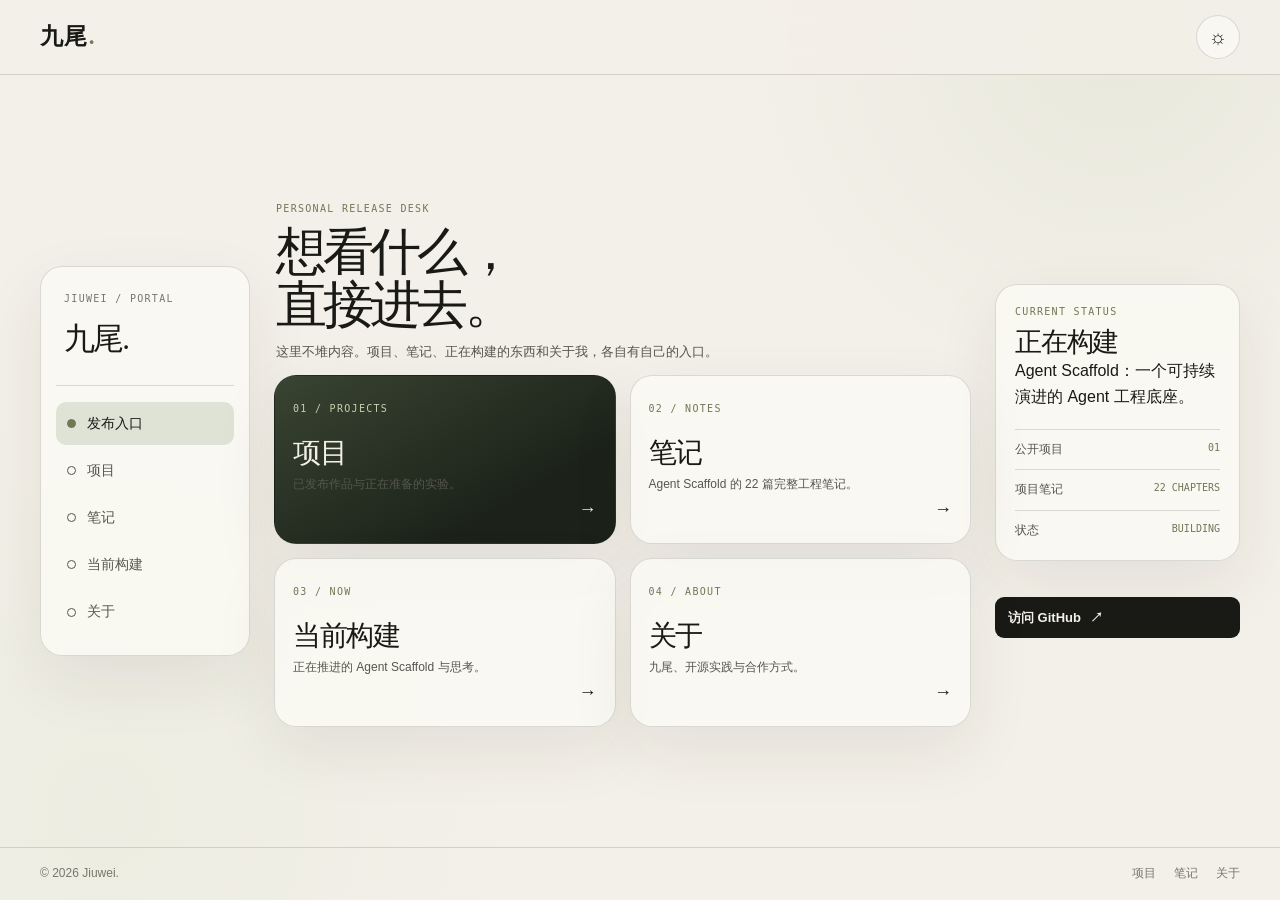
==== commit 5194dcc4: "Turn homepage into portal launchpad" ====
--- a/index.html
+++ b/index.html
@@ -3,330 +3,32 @@
 <head>
   <meta charset="utf-8" />
   <meta name="viewport" content="width=device-width, initial-scale=1" />
-  <meta name="description" content="九尾的个人发布平台，收录正在构建的 AI 项目与公开工程笔记。" />
+  <meta name="description" content="九尾的个人发布入口：项目、笔记、当前构建与关于。" />
   <meta name="theme-color" content="#f3f0e9" />
-  <title>九尾 · 发布工作台</title>
-  <script>document.documentElement.classList.add('js');</script>
-  <style>
-    :root {
-      --paper: #f3f0e9;
-      --paper-deep: #e9e3d9;
-      --card: #fbf9f4;
-      --ink: #191a16;
-      --ink-soft: #55564d;
-      --muted: #77776e;
-      --line: rgba(25, 26, 22, .14);
-      --line-strong: rgba(25, 26, 22, .28);
-      --olive: #6f7957;
-      --olive-pale: #dfe3d5;
-      --night: #1d241b;
-      --shadow: 0 24px 65px rgba(45, 39, 29, .08);
-      --serif: "Iowan Old Style", "Palatino Linotype", "Songti SC", STSong, serif;
-      --sans: -apple-system, BlinkMacSystemFont, "Segoe UI", "PingFang SC", "Microsoft YaHei", sans-serif;
-      --mono: "SFMono-Regular", Consolas, monospace;
-      --shell: min(1280px, calc(100% - 48px));
-    }
-
-    html[data-theme="ink"] {
-      --paper: #12140f;
-      --paper-deep: #0c0d0a;
-      --card: #1b1e18;
-      --ink: #f1eee6;
-      --ink-soft: #c5c4bb;
-      --muted: #9c9c91;
-      --line: rgba(241, 238, 230, .14);
-      --line-strong: rgba(241, 238, 230, .27);
-      --olive: #b5bd96;
-      --olive-pale: #31382a;
-      --night: #d6d9c9;
-      --shadow: 0 24px 65px rgba(0, 0, 0, .24);
-    }
-
-    * { box-sizing: border-box; }
-    html { background: var(--paper); scroll-behavior: smooth; }
-    body {
-      min-width: 320px;
-      margin: 0;
-      overflow-x: hidden;
-      color: var(--ink);
-      background:
-        radial-gradient(circle at 87% 4%, rgba(213, 218, 195, .34), transparent 23rem),
-        radial-gradient(circle at 8% 90%, rgba(226, 231, 213, .38), transparent 25rem),
-        var(--paper);
-      font-family: var(--sans);
-      line-height: 1.65;
-      -webkit-font-smoothing: antialiased;
-    }
-    body::before { position: fixed; z-index: -1; inset: 0; pointer-events: none; opacity: .2; background-image: radial-gradient(rgba(25,26,22,.25) .45px, transparent .7px); background-size: 5px 5px; content: ""; }
-    a { color: inherit; text-decoration: none; }
-    button { font: inherit; }
-    h1, h2, h3, p { margin: 0; }
-    .shell { width: var(--shell); margin-inline: auto; }
-    .skip-link { position: fixed; z-index: 50; top: 12px; left: 12px; padding: 9px 13px; color: var(--paper); background: var(--ink); border-radius: 8px; transform: translateY(-180%); }
-    .skip-link:focus { transform: translateY(0); }
-    a:focus-visible, button:focus-visible { outline: 2px solid var(--olive); outline-offset: 4px; }
-
-    .site-header { position: sticky; z-index: 20; top: 0; border-bottom: 1px solid var(--line); background: color-mix(in srgb, var(--paper) 88%, transparent); backdrop-filter: blur(14px); }
-    .header-inner { min-height: 74px; display: grid; grid-template-columns: 1fr auto; align-items: center; gap: 22px; }
-    .brand { width: max-content; font-family: var(--serif); font-size: 23px; font-weight: 700; letter-spacing: .06em; }
-    .brand-dot { color: var(--olive); }
-    .header-actions { display: flex; justify-content: flex-end; align-items: center; gap: 9px; }
-    .theme-toggle, .nav-toggle { width: 44px; height: 44px; display: grid; place-items: center; padding: 0; color: var(--ink); background: color-mix(in srgb, var(--card) 86%, transparent); border: 1px solid var(--line); border-radius: 50%; cursor: pointer; transition: transform .2s ease, background .2s ease; }
-    .theme-toggle:hover, .nav-toggle:hover { background: var(--olive-pale); transform: translateY(-1px); }
-    .theme-symbol { position: relative; width: 19px; height: 19px; display: grid; place-items: center; }
-    .theme-symbol span { position: absolute; font-size: 20px; line-height: 1; transition: opacity .22s ease, transform .22s ease; }
-    .theme-symbol [data-theme-icon="moon"] { opacity: 0; transform: rotate(-20deg) scale(.7); }
-    html[data-theme="ink"] .theme-symbol [data-theme-icon="sun"] { opacity: 0; transform: rotate(20deg) scale(.7); }
-    html[data-theme="ink"] .theme-symbol [data-theme-icon="moon"] { opacity: 1; transform: rotate(0) scale(1); }
-    .nav-toggle { display: none; border-radius: 10px; }
-    .nav-lines, .nav-lines::before, .nav-lines::after { display: block; width: 18px; height: 1.5px; background: currentColor; content: ""; transition: transform .2s ease; }
-    .nav-lines { position: relative; }
-    .nav-lines::before { position: absolute; top: -6px; }
-    .nav-lines::after { position: absolute; top: 6px; }
-
-    .workbench { display: grid; grid-template-columns: 220px minmax(0, 1fr) 260px; gap: 24px; padding-block: 34px 72px; }
-    .workbench-nav, .status-rail { position: sticky; top: 102px; align-self: start; }
-    .workbench-nav { padding: 20px 15px; border: 1px solid var(--line); border-radius: 20px; background: color-mix(in srgb, var(--card) 78%, transparent); }
-    .identity { padding: 3px 8px 21px; border-bottom: 1px solid var(--line); }
-    .identity h1 { margin-top: 5px; font-family: var(--serif); font-size: 31px; font-weight: 500; letter-spacing: -.06em; }
-    .identity p, .rail-label, .eyebrow, .project-status { color: var(--olive); font-family: var(--mono); font-size: 10px; letter-spacing: .13em; text-transform: uppercase; }
-    .identity p { margin-top: 5px; color: var(--muted); }
-    .side-nav { display: grid; gap: 4px; padding: 16px 0 3px; }
-    .side-nav a { display: flex; align-items: center; gap: 11px; padding: 10px 11px; color: var(--ink-soft); border-radius: 10px; font-size: 14px; transition: color .18s ease, background .18s ease; }
-    .side-nav a::before { width: 7px; height: 7px; border: 1px solid currentColor; border-radius: 50%; content: ""; }
-    .side-nav a:hover, .side-nav a:focus-visible { color: var(--ink); background: var(--olive-pale); }
-    .side-nav a:first-child { color: var(--ink); background: var(--card); box-shadow: 0 8px 18px rgba(34, 35, 28, .05); }
-    .side-nav a:first-child::before { background: var(--olive); border-color: var(--olive); }
-
-    .publication-feed { min-width: 0; display: grid; gap: 24px; }
-    .module, .status-card { scroll-margin-top: 104px; border: 1px solid var(--line); border-radius: 22px; background: var(--card); box-shadow: var(--shadow); }
-    .module { padding: clamp(24px, 3vw, 36px); }
-    .module-heading { display: flex; align-items: end; justify-content: space-between; gap: 22px; margin-bottom: 24px; }
-    .module-heading h2 { margin-top: 5px; font-family: var(--serif); font-size: clamp(28px, 3.2vw, 42px); font-weight: 500; letter-spacing: -.06em; line-height: 1.08; }
-    .module-note { max-width: 230px; color: var(--muted); font-size: 12px; text-align: right; }
-
-    .welcome-module { position: relative; overflow: hidden; color: #f4f1e8; background: linear-gradient(145deg, #2c3828, #151a13 72%); border-color: transparent; }
-    .welcome-module::after { position: absolute; right: -55px; bottom: -85px; width: 250px; height: 250px; border: 1px solid rgba(237, 240, 224, .25); border-radius: 50%; content: ""; }
-    .welcome-module .eyebrow { color: #bec8a7; }
-    .welcome-module h2 { position: relative; z-index: 1; max-width: 590px; margin-top: 22px; font-family: var(--serif); font-size: clamp(40px, 5vw, 62px); font-weight: 500; letter-spacing: -.075em; line-height: 1.08; }
-    .welcome-module p:last-child { position: relative; z-index: 1; max-width: 510px; margin-top: 20px; color: #d3d8c7; font-size: 15px; }
-
-    .publication-grid { display: grid; grid-template-columns: 1.08fr .92fr; gap: 14px; }
-    .publication-card, .project-card, .note-shortcut { position: relative; min-width: 0; border: 1px solid var(--line); border-radius: 16px; background: color-mix(in srgb, var(--paper) 58%, var(--card)); }
-    .publication-card { display: flex; min-height: 230px; flex-direction: column; justify-content: space-between; padding: 24px; transition: transform .2s ease, border-color .2s ease; }
-    .publication-card:hover { border-color: var(--line-strong); transform: translateY(-3px); }
-    .publication-card--feature { color: #f1efe6; background: linear-gradient(150deg, #394432, #1c2219 72%); border-color: transparent; }
-    .publication-card--feature .eyebrow, .publication-card--feature p { color: #c5cfb0; }
-    .publication-card h3 { max-width: 280px; margin-top: 36px; font-family: var(--serif); font-size: 32px; font-weight: 500; letter-spacing: -.05em; line-height: 1.06; }
-    .publication-card p { margin-top: 11px; color: var(--ink-soft); font-size: 13px; }
-    .card-arrow { align-self: flex-end; font-size: 19px; }
-    .card-link { position: absolute; inset: 0; border-radius: inherit; }
-    .card-link:focus-visible { outline: 3px solid var(--olive); outline-offset: -3px; }
-
-    .projects-module { padding-bottom: 28px; }
-    .project-list { display: grid; gap: 0; border-top: 1px solid var(--line); }
-    .project-card { display: grid; grid-template-columns: 76px minmax(0, 1fr) auto; gap: 18px; align-items: center; padding: 18px 0; border: 0; border-bottom: 1px solid var(--line); border-radius: 0; background: transparent; }
-    .project-index { color: var(--muted); font-family: var(--mono); font-size: 11px; }
-    .project-card h3 { font-family: var(--serif); font-size: 22px; font-weight: 500; letter-spacing: -.035em; }
-    .project-card p { margin-top: 3px; color: var(--muted); font-size: 12px; }
-    .project-card .project-status { padding: 6px 8px; color: var(--olive); border: 1px solid var(--line); border-radius: 999px; white-space: nowrap; }
-    .project-card--published { transition: padding .18s ease; }
-    .project-card--published:hover { padding-right: 10px; padding-left: 10px; background: var(--olive-pale); }
-    .project-card--published a { position: absolute; inset: 0; }
-
-    .notes-module { background: color-mix(in srgb, var(--card) 84%, var(--olive-pale)); }
-    .notes-intro { max-width: 520px; color: var(--ink-soft); font-family: var(--serif); font-size: 23px; letter-spacing: -.035em; line-height: 1.42; }
-    .note-shortcuts { display: grid; grid-template-columns: repeat(3, minmax(0, 1fr)); gap: 12px; margin-top: 25px; }
-    .note-shortcut { padding: 17px; transition: transform .18s ease, background .18s ease; }
-    .note-shortcut:hover { background: var(--card); transform: translateY(-2px); }
-    .note-shortcut span { color: var(--olive); font-family: var(--mono); font-size: 10px; }
-    .note-shortcut h3 { margin-top: 18px; font-family: var(--serif); font-size: 18px; font-weight: 500; line-height: 1.22; }
-    .note-shortcut p { margin-top: 8px; color: var(--muted); font-size: 12px; }
-
-    .about-module { display: grid; grid-template-columns: .8fr 1.2fr; gap: 34px; }
-    .about-module h2 { font-family: var(--serif); font-size: clamp(32px, 3.5vw, 46px); font-weight: 500; letter-spacing: -.065em; line-height: 1.1; }
-    .about-copy { color: var(--ink-soft); font-size: 15px; }
-    .about-copy p + p { margin-top: 12px; }
-    .github-link { display: inline-flex; align-items: center; gap: 9px; margin-top: 21px; padding: 10px 13px; color: var(--paper); background: var(--ink); border-radius: 9px; font-size: 13px; font-weight: 700; transition: transform .18s ease; }
-    .github-link:hover { transform: translateY(-2px); }
-    html[data-theme="ink"] .github-link { color: #171914; }
-
-    .status-rail { display: grid; gap: 14px; }
-    .status-card { padding: 19px; }
-    .status-card h2 { margin-top: 9px; font-family: var(--serif); font-size: 26px; font-weight: 500; letter-spacing: -.045em; line-height: 1.1; }
-    .status-card p:last-child { margin-top: 10px; color: var(--muted); font-size: 12px; }
-    .status-card strong { color: var(--olive); font-family: var(--mono); font-size: 11px; letter-spacing: .09em; }
-    .status-list { display: grid; gap: 10px; margin-top: 18px; padding: 0; list-style: none; }
-    .status-list li { display: flex; justify-content: space-between; gap: 10px; padding-top: 10px; border-top: 1px solid var(--line); color: var(--ink-soft); font-size: 12px; }
-    .status-list span:last-child { color: var(--olive); font-family: var(--mono); font-size: 10px; }
-    .rail-github { display: flex; align-items: center; justify-content: space-between; gap: 12px; padding: 16px 18px; border-radius: 14px; background: var(--ink); color: var(--paper); font-size: 13px; font-weight: 700; transition: transform .18s ease; }
-    .rail-github:hover { transform: translateY(-2px); }
-    html[data-theme="ink"] .rail-github { color: #171914; }
-
-    .site-footer { border-top: 1px solid var(--line); }
-    .footer-inner { display: flex; justify-content: space-between; gap: 20px; padding: 26px 0; color: var(--muted); font-size: 12px; }
-    .footer-inner nav { display: flex; gap: 18px; }
-    .footer-inner a:hover { color: var(--ink); }
-
-    @media (max-width: 1040px) {
-      .workbench { grid-template-columns: 190px minmax(0, 1fr); }
-      .status-rail { position: static; grid-column: 2; grid-template-columns: repeat(3, minmax(0, 1fr)); }
-      .rail-github { align-self: stretch; }
-    }
-    @media (max-width: 780px) {
-      :root { --shell: min(100% - 36px, 640px); }
-      .header-inner { min-height: 70px; }
-      .nav-toggle { display: grid; }
-      .side-nav {
-        position: fixed;
-        z-index: 25;
-        top: 70px;
-        right: 18px;
-        left: 18px;
-        padding: 12px;
-        border: 1px solid var(--line);
-        border-radius: 13px;
-        background: var(--card);
-        box-shadow: var(--shadow);
-        opacity: 0;
-        visibility: hidden;
-        pointer-events: none;
-        transform: translateY(-8px);
-        transition: opacity .2s ease, visibility .2s ease, transform .2s ease;
-      }
-      .side-nav.is-open { opacity: 1; visibility: visible; pointer-events: auto; transform: translateY(0); }
-      .workbench { grid-template-columns: 1fr; gap: 16px; padding-block: 18px 42px; }
-      .workbench-nav, .status-rail { position: static; }
-      .workbench-nav { display: flex; align-items: center; justify-content: space-between; padding: 15px 17px; }
-      .identity { padding: 0; border: 0; }
-      .identity h1 { font-size: 26px; }
-      .status-rail { grid-column: auto; grid-template-columns: repeat(2, minmax(0, 1fr)); }
-      .module { padding: 24px; }
-      .module-heading { align-items: start; flex-direction: column; }
-      .module-note { max-width: none; text-align: left; }
-      .publication-grid, .about-module { grid-template-columns: 1fr; }
-      .publication-card { min-height: 190px; }
-    }
-    @media (max-width: 480px) {
-      :root { --shell: min(100% - 28px, 640px); }
-      .status-rail, .note-shortcuts { grid-template-columns: 1fr; }
-      .project-card { grid-template-columns: 42px minmax(0, 1fr); }
-      .project-card .project-status { justify-self: start; grid-column: 2; }
-      .footer-inner { align-items: flex-start; flex-direction: column; }
-    }
-    @media (prefers-reduced-motion: reduce) { *, *::before, *::after { scroll-behavior: auto !important; animation-duration: .01ms !important; transition-duration: .01ms !important; } }
-  </style>
+  <title>九尾 · 发布入口</title>
+  <link rel="stylesheet" href="portal.css" />
 </head>
 <body>
   <a class="skip-link" href="#main-content">跳到主要内容</a>
-  <header class="site-header">
-    <div class="shell header-inner">
-      <a class="brand" href="#publication" aria-label="九尾首页">九尾<span class="brand-dot">.</span></a>
-      <div class="header-actions">
-        <button class="theme-toggle" type="button" data-theme-toggle aria-label="切换到夜间模式" title="切换到夜间模式"><span class="theme-symbol" aria-hidden="true"><span data-theme-icon="sun">☼</span><span data-theme-icon="moon">☾</span></span></button>
-        <button class="nav-toggle" type="button" data-nav-toggle aria-label="打开导航" aria-expanded="false"><span class="nav-lines" aria-hidden="true"></span></button>
+  <header class="site-header"><div class="shell header-inner"><a class="brand" href="index.html" aria-label="九尾首页">九尾<span class="brand-dot">.</span></a><div class="header-actions"><button class="theme-toggle" type="button" data-theme-toggle aria-label="切换到夜间模式" title="切换到夜间模式"><span class="theme-symbol" aria-hidden="true"><span data-theme-icon="sun">☼</span><span data-theme-icon="moon">☾</span></span></button><button class="nav-toggle" type="button" data-nav-toggle aria-label="打开导航" aria-expanded="false"><span class="nav-lines" aria-hidden="true"></span></button></div></div></header>
+
+  <main id="main-content" class="portal shell">
+    <aside class="portal-nav" aria-label="功能导航"><div class="identity"><p>JIUWEI / PORTAL</p><h1>九尾.</h1></div><nav class="side-nav" data-nav aria-label="主导航"><a href="index.html" aria-current="page">发布入口</a><a href="projects.html">项目</a><a href="notes.html">笔记</a><a href="now.html">当前构建</a><a href="about.html">关于</a></nav></aside>
+
+    <section class="portal-center" aria-labelledby="portal-title">
+      <div class="portal-intro"><p class="eyebrow">PERSONAL RELEASE DESK</p><h2 id="portal-title">想看什么，<br />直接进去。</h2><p>这里不堆内容。项目、笔记、正在构建的东西和关于我，各自有自己的入口。</p></div>
+      <div class="entry-grid">
+        <article class="entry-card entry-card--featured"><a href="projects.html" aria-label="进入项目页"></a><div><span class="entry-index">01 / PROJECTS</span><h3>项目</h3><p>已发布作品与正在准备的实验。</p></div><span class="card-arrow" aria-hidden="true">→</span></article>
+        <article class="entry-card"><a href="notes.html" aria-label="进入笔记页"></a><div><span class="entry-index">02 / NOTES</span><h3>笔记</h3><p>Agent Scaffold 的 22 篇完整工程笔记。</p></div><span class="card-arrow" aria-hidden="true">→</span></article>
+        <article class="entry-card"><a href="now.html" aria-label="进入当前构建页"></a><div><span class="entry-index">03 / NOW</span><h3>当前构建</h3><p>正在推进的 Agent Scaffold 与思考。</p></div><span class="card-arrow" aria-hidden="true">→</span></article>
+        <article class="entry-card"><a href="about.html" aria-label="进入关于页"></a><div><span class="entry-index">04 / ABOUT</span><h3>关于</h3><p>九尾、开源实践与合作方式。</p></div><span class="card-arrow" aria-hidden="true">→</span></article>
       </div>
-    </div>
-  </header>
+    </section>
 
-  <main id="main-content" class="workbench shell">
-    <aside class="workbench-nav" aria-label="发布导航">
-      <div class="identity"><p>JIUWEI / PUBLISH</p><h1>九尾.</h1></div>
-      <nav class="side-nav" data-nav aria-label="主导航">
-        <a href="#publication">发布</a>
-        <a href="#projects">项目</a>
-        <a href="#notes">笔记</a>
-        <a href="#about">关于</a>
-      </nav>
-    </aside>
-
-    <div class="publication-feed">
-      <section class="module welcome-module" id="publication" aria-labelledby="publication-title">
-        <p class="eyebrow">JIUWEI / PROJECTS &amp; NOTES</p>
-        <h2 id="publication-title">把正在构建的东西，<br />好好发布出来。</h2>
-        <p>这里是九尾的个人发布平台：项目、工程笔记与每一次真实的构建，都从这里开始被看见。</p>
-      </section>
-
-      <section class="module" aria-labelledby="latest-title">
-        <div class="module-heading"><div><p class="eyebrow">LATEST RELEASES</p><h2 id="latest-title">最新发布</h2></div><p class="module-note">从能运行的工程，到能回看的判断。</p></div>
-        <div class="publication-grid">
-          <article class="publication-card publication-card--feature">
-            <a class="card-link" href="https://github.com/3125022941/agent-scaffold" target="_blank" rel="noreferrer" aria-label="打开 Agent Scaffold GitHub 仓库"></a>
-            <div><p class="eyebrow">OPEN SOURCE / BUILDING</p><h3>Agent Scaffold</h3><p>开源 Agent 工程底座，组织模型、工具、Skills 与工作流。</p></div><span class="card-arrow" aria-hidden="true">↗</span>
-          </article>
-          <article class="publication-card">
-            <a class="card-link" href="notes.html" aria-label="阅读完整 Agent Scaffold 项目笔记"></a>
-            <div><p class="eyebrow">PROJECT NOTES / 22 CHAPTERS</p><h3>完整项目笔记</h3><p>需求、架构、装配与会话能力，按构建顺序完整归档。</p></div><span class="card-arrow" aria-hidden="true">→</span>
-          </article>
-        </div>
-      </section>
-
-      <section class="module projects-module" id="projects" aria-labelledby="projects-title">
-        <div class="module-heading"><div><p class="eyebrow">PROJECT ARCHIVE</p><h2 id="projects-title">项目</h2></div><p class="module-note">公开的项目可以直接访问；还在准备的，只保留真实状态。</p></div>
-        <div class="project-list">
-          <article class="project-card project-card--published">
-            <a data-work-link href="https://github.com/3125022941/agent-scaffold" target="_blank" rel="noreferrer" aria-label="打开 Agent Scaffold GitHub 仓库"></a><span class="project-index">01</span><div><h3>Agent Scaffold</h3><p>Java 17 · Spring AI · Google ADK · DDD · MCP · Skills · Workflow</p></div><span class="project-status">已发布 ↗</span>
-          </article>
-          <article class="project-card"><span class="project-index">02</span><div><h3>AI Architecture Canvas</h3><p>让 AI 从需求、代码或自然语言理解系统结构。</p></div><span class="project-status">筹备中</span></article>
-          <article class="project-card"><span class="project-index">03</span><div><h3>Agent Ops</h3><p>面向日常运维的受控 Agent 执行路径。</p></div><span class="project-status">筹备中</span></article>
-        </div>
-      </section>
-
-      <section class="module notes-module" id="notes" aria-labelledby="notes-title">
-        <div class="module-heading"><div><p class="eyebrow">FROM THE WORK</p><h2 id="notes-title">笔记</h2></div><a class="module-note" href="notes.html">查看完整归档 →</a></div>
-        <p class="notes-intro">项目笔记不是说明书，而是把实现过程中的判断、边界与失误留在可以回看的地方。</p>
-        <div class="note-shortcuts">
-          <a class="note-shortcut" href="notes.html#note-00"><span>01 / 起点</span><h3>脚手架需求分析</h3><p>从问题拆解到工程边界。</p></a>
-          <a class="note-shortcut" href="notes.html#note-06"><span>07 / 装配</span><h3>装配域节点</h3><p>把配置变成运行时 Agent。</p></a>
-          <a class="note-shortcut" href="notes.html#note-10"><span>11 / 工作流</span><h3>Runner Node</h3><p>组织可理解的执行路径。</p></a>
-          <a class="note-shortcut" href="notes.html#note-15"><span>16 / 扩展</span><h3>本地 MCP</h3><p>把 Agent 放进真实场景。</p></a>
-        </div>
-      </section>
-
-      <section class="module about-module" id="about" aria-labelledby="about-title">
-        <div><p class="eyebrow">ABOUT JIUWEI</p><h2 id="about-title">还在学习，<br />也在发布。</h2></div>
-        <div class="about-copy"><p>电子信息研 0，关注 AI 工程、自动化与开源实践。这里存放我的个人项目、代码与工程笔记。</p><p>正在寻找 AI 研发 / 全栈 AI 开发工程师实习，也对有趣的早期实验保持开放。</p><a class="github-link" href="https://github.com/3125022941" target="_blank" rel="noreferrer">GitHub <span aria-hidden="true">↗</span></a></div>
-      </section>
-    </div>
-
-    <aside class="status-rail" aria-label="当前状态">
-      <section class="status-card"><p class="rail-label">CURRENT STATUS</p><h2>当前状态</h2><p>正在推进一个能持续演进的 Agent 工程底座。</p><ul class="status-list"><li><span>Agent Scaffold</span><span>BUILDING</span></li><li><span>公开笔记</span><span>22 CHAPTERS</span></li><li><span>项目档案</span><span>1 PUBLISHED</span></li></ul></section>
-      <section class="status-card"><p class="rail-label">NOW THINKING</p><h2>结构应该抽象什么？</h2><p>模型、工具、记忆和工作流，哪些边界真的经得起迭代？</p></section>
-      <a class="rail-github" href="https://github.com/3125022941" target="_blank" rel="noreferrer">访问 GitHub <span aria-hidden="true">↗</span></a>
-    </aside>
+    <aside class="portal-rail" aria-label="当前状态"><section class="status-card"><p class="status-label">CURRENT STATUS</p><h2>正在构建</h2><p>Agent Scaffold：一个可持续演进的 Agent 工程底座。</p><ul class="status-list"><li><span>公开项目</span><span>01</span></li><li><span>项目笔记</span><span>22 CHAPTERS</span></li><li><span>状态</span><span>BUILDING</span></li></ul></section><a class="github-link" href="https://github.com/3125022941" target="_blank" rel="noreferrer">访问 GitHub <span aria-hidden="true">↗</span></a></aside>
   </main>
 
-  <footer class="site-footer"><div class="shell footer-inner"><p>© <span data-year></span> Jiuwei.</p><nav aria-label="页脚导航"><a href="#projects">项目</a><a href="#notes">笔记</a><a href="#about">关于</a></nav></div></footer>
-  <script>
-    (() => {
-      const root = document.documentElement;
-      const themeToggle = document.querySelector('[data-theme-toggle]');
-      const navToggle = document.querySelector('[data-nav-toggle]');
-      const nav = document.querySelector('[data-nav]');
-      const syncThemeToggle = () => {
-        if (!themeToggle) return;
-        const isInk = root.dataset.theme === 'ink';
-        const label = isInk ? '切换到日间模式' : '切换到夜间模式';
-        themeToggle.setAttribute('aria-label', label);
-        themeToggle.title = label;
-      };
-      if (localStorage.getItem('jiuwei-theme') === 'ink') root.dataset.theme = 'ink';
-      syncThemeToggle();
-      themeToggle?.addEventListener('click', () => {
-        if (root.dataset.theme === 'ink') { delete root.dataset.theme; localStorage.setItem('jiuwei-theme', 'cream'); }
-        else { root.dataset.theme = 'ink'; localStorage.setItem('jiuwei-theme', 'ink'); }
-        syncThemeToggle();
-      });
-      const closeNav = () => { navToggle?.setAttribute('aria-expanded', 'false'); nav?.classList.remove('is-open'); };
-      navToggle?.addEventListener('click', () => {
-        const open = navToggle.getAttribute('aria-expanded') !== 'true';
-        navToggle.setAttribute('aria-expanded', String(open));
-        nav?.classList.toggle('is-open', open);
-      });
-      nav?.querySelectorAll('a').forEach((link) => link.addEventListener('click', closeNav));
-      document.addEventListener('keydown', (event) => { if (event.key === 'Escape') { closeNav(); navToggle?.focus(); } });
-      document.querySelector('[data-year]').textContent = new Date().getFullYear();
-    })();
-  </script>
+  <footer class="site-footer"><div class="shell footer-inner"><p>© <span data-year></span> Jiuwei.</p><nav aria-label="页脚导航"><a href="projects.html">项目</a><a href="notes.html">笔记</a><a href="about.html">关于</a></nav></div></footer>
+  <script src="portal.js"></script>
 </body>
 </html>
--- a/portal.css
+++ b/portal.css
@@ -0,0 +1,87 @@
+:root {
+  --paper: #f3f0e9;
+  --card: #fbf9f4;
+  --ink: #191a16;
+  --ink-soft: #55564d;
+  --muted: #77776e;
+  --line: rgba(25, 26, 22, .14);
+  --olive: #6f7957;
+  --olive-pale: #dfe3d5;
+  --shadow: 0 24px 65px rgba(45, 39, 29, .08);
+  --serif: "Iowan Old Style", "Palatino Linotype", "Songti SC", STSong, serif;
+  --sans: -apple-system, BlinkMacSystemFont, "Segoe UI", "PingFang SC", "Microsoft YaHei", sans-serif;
+  --mono: "SFMono-Regular", Consolas, monospace;
+  --shell: min(1200px, calc(100% - 48px));
+}
+html[data-theme="ink"] {
+  --paper: #12140f;
+  --card: #1b1e18;
+  --ink: #f1eee6;
+  --ink-soft: #c5c4bb;
+  --muted: #9c9c91;
+  --line: rgba(241, 238, 230, .14);
+  --olive: #b5bd96;
+  --olive-pale: #31382a;
+  --shadow: 0 24px 65px rgba(0, 0, 0, .24);
+}
+* { box-sizing: border-box; }
+html { background: var(--paper); }
+body {
+  min-width: 320px;
+  margin: 0;
+  overflow-x: hidden;
+  color: var(--ink);
+  background:
+    radial-gradient(circle at 87% 4%, rgba(213,218,195,.34), transparent 23rem),
+    radial-gradient(circle at 8% 90%, rgba(226,231,213,.38), transparent 25rem),
+    var(--paper);
+  font-family: var(--sans);
+  line-height: 1.65;
+  -webkit-font-smoothing: antialiased;
+}
+body::before { position: fixed; z-index: -1; inset: 0; pointer-events: none; opacity: .2; background-image: radial-gradient(rgba(25,26,22,.25) .45px, transparent .7px); background-size: 5px 5px; content: ""; }
+a { color: inherit; text-decoration: none; }
+button { font: inherit; }
+h1, h2, h3, p { margin: 0; }
+.shell { width: var(--shell); margin-inline: auto; }
+.skip-link { position: fixed; z-index: 50; top: 12px; left: 12px; padding: 9px 13px; color: var(--paper); background: var(--ink); border-radius: 8px; transform: translateY(-180%); }
+.skip-link:focus { transform: translateY(0); }
+a:focus-visible, button:focus-visible { outline: 2px solid var(--olive); outline-offset: 4px; }
+
+.site-header { position: sticky; z-index: 20; top: 0; border-bottom: 1px solid var(--line); background: color-mix(in srgb, var(--paper) 88%, transparent); backdrop-filter: blur(14px); }
+.header-inner { min-height: 74px; display: grid; grid-template-columns: 1fr auto; align-items: center; gap: 22px; }
+.brand { width: max-content; font-family: var(--serif); font-size: 23px; font-weight: 700; letter-spacing: .06em; }
+.brand-dot { color: var(--olive); }
+.header-actions { display: flex; align-items: center; gap: 9px; }
+.theme-toggle, .nav-toggle { width: 44px; height: 44px; display: grid; place-items: center; padding: 0; color: var(--ink); background: color-mix(in srgb, var(--card) 86%, transparent); border: 1px solid var(--line); border-radius: 50%; cursor: pointer; transition: transform .2s ease, background .2s ease; }
+.theme-toggle:hover, .nav-toggle:hover { background: var(--olive-pale); transform: translateY(-1px); }
+.theme-symbol { position: relative; width: 19px; height: 19px; display: grid; place-items: center; }
+.theme-symbol span { position: absolute; font-size: 20px; line-height: 1; transition: opacity .22s ease, transform .22s ease; }
+.theme-symbol [data-theme-icon="moon"] { opacity: 0; transform: rotate(-20deg) scale(.7); }
+html[data-theme="ink"] .theme-symbol [data-theme-icon="sun"] { opacity: 0; transform: rotate(20deg) scale(.7); }
+html[data-theme="ink"] .theme-symbol [data-theme-icon="moon"] { opacity: 1; transform: rotate(0) scale(1); }
+.nav-toggle { display: none; border-radius: 10px; }
+.nav-lines, .nav-lines::before, .nav-lines::after { display: block; width: 18px; height: 1.5px; background: currentColor; content: ""; }
+.nav-lines { position: relative; }.nav-lines::before { position: absolute; top: -6px; }.nav-lines::after { position: absolute; top: 6px; }
+
+.portal { min-height: calc(100dvh - 128px); display: grid; grid-template-columns: 210px minmax(0, 1fr) 245px; gap: 24px; align-items: center; padding-block: 18px; }
+.portal-nav, .status-card, .entry-card, .content-card { border: 1px solid var(--line); border-radius: 22px; background: color-mix(in srgb, var(--card) 84%, transparent); box-shadow: var(--shadow); }
+.portal-nav { padding: 21px 15px; }
+.identity { padding: 3px 8px 21px; border-bottom: 1px solid var(--line); }
+.identity p, .eyebrow, .status-label, .entry-index, .project-status { color: var(--olive); font-family: var(--mono); font-size: 10px; letter-spacing: .13em; text-transform: uppercase; }
+.identity p { color: var(--muted); }.identity h1 { margin-top: 5px; font-family: var(--serif); font-size: 31px; font-weight: 500; letter-spacing: -.06em; }
+.side-nav { display: grid; gap: 4px; padding-top: 16px; }.side-nav a { display: flex; align-items: center; gap: 11px; padding: 10px 11px; color: var(--ink-soft); border-radius: 10px; font-size: 14px; transition: color .18s ease, background .18s ease; }.side-nav a::before { width: 7px; height: 7px; border: 1px solid currentColor; border-radius: 50%; content: ""; }.side-nav a:hover, .side-nav a[aria-current="page"] { color: var(--ink); background: var(--olive-pale); }.side-nav a[aria-current="page"]::before { background: var(--olive); border-color: var(--olive); }
+
+.portal-center { min-width: 0; }.portal-intro { padding: 6px 2px 12px; }.portal-intro h2 { max-width: 650px; margin-top: 7px; font-family: var(--serif); font-size: clamp(35px, 4vw, 54px); font-weight: 500; letter-spacing: -.075em; line-height: 1.05; }.portal-intro p:last-child { max-width: 540px; margin-top: 9px; color: var(--ink-soft); font-size: 13px; }
+.entry-grid { display: grid; grid-template-columns: repeat(2, minmax(0, 1fr)); gap: 14px; }.entry-card { position: relative; min-height: 156px; display: flex; flex-direction: column; justify-content: space-between; padding: 18px; overflow: hidden; transition: transform .2s ease, border-color .2s ease; }.entry-card:hover { border-color: var(--olive); transform: translateY(-4px); }.entry-card--featured { color: #f1efe6; background: linear-gradient(150deg, #394432, #1c2219 72%); border-color: transparent; }.entry-card--featured .entry-index, .entry-card--featured p { color: #c5cfb0; }.entry-card h3 { margin-top: 18px; font-family: var(--serif); font-size: 28px; font-weight: 500; letter-spacing: -.05em; line-height: 1.08; }.entry-card p { margin-top: 7px; color: var(--ink-soft); font-size: 12px; }.entry-card .card-arrow { align-self: flex-end; font-size: 18px; }.entry-card a { position: absolute; inset: 0; }.entry-card a:focus-visible { outline: 3px solid var(--olive); outline-offset: -3px; }
+
+.portal-rail { display: grid; gap: 14px; }.status-card { padding: 19px; }.status-card h2 { margin-top: 8px; font-family: var(--serif); font-size: 27px; font-weight: 500; letter-spacing: -.045em; line-height: 1.1; }.status-card p:last-child { margin-top: 10px; color: var(--muted); font-size: 12px; }.status-list { display: grid; gap: 10px; margin: 18px 0 0; padding: 0; list-style: none; }.status-list li { display: flex; justify-content: space-between; gap: 10px; padding-top: 10px; border-top: 1px solid var(--line); color: var(--ink-soft); font-size: 12px; }.status-list span:last-child { color: var(--olive); font-family: var(--mono); font-size: 10px; }
+
+.page-layout { display: grid; grid-template-columns: 210px minmax(0, 1fr); gap: 32px; padding-block: 42px 70px; }.page-nav { position: sticky; top: 104px; align-self: start; }.page-main { min-width: 0; }.page-heading { padding: 8px 0 32px; }.page-heading h1 { max-width: 710px; margin-top: 11px; font-family: var(--serif); font-size: clamp(42px, 5vw, 68px); font-weight: 500; letter-spacing: -.075em; line-height: 1.08; }.page-heading p:last-child { max-width: 600px; margin-top: 16px; color: var(--ink-soft); }
+.content-card { padding: clamp(23px, 3vw, 36px); }.content-card + .content-card { margin-top: 16px; }.content-card h2 { font-family: var(--serif); font-size: 31px; font-weight: 500; letter-spacing: -.05em; }.content-card p { margin-top: 13px; color: var(--ink-soft); }.project-list { margin-top: 5px; border-top: 1px solid var(--line); }.project-row { position: relative; display: grid; grid-template-columns: 68px minmax(0, 1fr) auto; gap: 18px; align-items: center; padding: 20px 0; border-bottom: 1px solid var(--line); }.project-row h3 { font-family: var(--serif); font-size: 23px; font-weight: 500; }.project-row p { margin-top: 3px; font-size: 12px; }.project-row--published:hover { padding-inline: 10px; background: var(--olive-pale); }.project-row--published a { position: absolute; inset: 0; }.project-index { color: var(--muted); font-family: var(--mono); font-size: 11px; }.project-status { padding: 6px 8px; border: 1px solid var(--line); border-radius: 999px; white-space: nowrap; }.stack-list { display: flex; flex-wrap: wrap; gap: 8px; margin-top: 21px; }.stack-list span { padding: 6px 10px; border: 1px solid var(--line); border-radius: 999px; color: var(--ink-soft); font-size: 12px; }.next-list { display: grid; gap: 10px; margin: 18px 0 0; padding: 0; list-style: none; }.next-list li { padding: 12px 0; border-top: 1px solid var(--line); color: var(--ink-soft); }.github-link { display: inline-flex; align-items: center; gap: 9px; margin-top: 22px; padding: 10px 13px; color: var(--paper); background: var(--ink); border-radius: 9px; font-size: 13px; font-weight: 700; }.github-link:hover { transform: translateY(-2px); }html[data-theme="ink"] .github-link { color: #171914; }
+.site-footer { border-top: 1px solid var(--line); }.footer-inner { display: flex; justify-content: space-between; gap: 20px; padding: 16px 0; color: var(--muted); font-size: 12px; }.footer-inner nav { display: flex; gap: 18px; }.footer-inner a:hover { color: var(--ink); }
+
+@media (max-width: 980px) { .portal { grid-template-columns: 190px minmax(0, 1fr); }.portal-rail { grid-column: 2; grid-template-columns: repeat(2, minmax(0, 1fr)); }.page-layout { grid-template-columns: 190px minmax(0, 1fr); } }
+@media (max-width: 780px) { :root { --shell: min(100% - 36px, 640px); }.header-inner { min-height: 70px; }.nav-toggle { display: grid; }.side-nav { position: fixed; z-index: 25; top: 70px; right: 18px; left: 18px; padding: 12px; border: 1px solid var(--line); border-radius: 13px; background: var(--card); box-shadow: var(--shadow); opacity: 0; visibility: hidden; pointer-events: none; transform: translateY(-8px); transition: opacity .2s ease, visibility .2s ease, transform .2s ease; }.side-nav.is-open { opacity: 1; visibility: visible; pointer-events: auto; transform: translateY(0); }.portal { min-height: auto; grid-template-columns: 1fr; gap: 18px; padding-block: 18px 42px; }.portal-nav { display: flex; align-items: center; justify-content: space-between; padding: 15px 17px; }.identity { padding: 0; border: 0; }.identity h1 { font-size: 26px; }.portal-rail { grid-column: auto; grid-template-columns: repeat(2, minmax(0, 1fr)); }.page-layout { grid-template-columns: 1fr; gap: 18px; padding-block: 23px 44px; }.page-nav { position: static; }.page-nav .portal-nav { display: flex; }.page-heading { padding-bottom: 22px; } }
+@media (max-width: 480px) { :root { --shell: min(100% - 28px, 640px); }.entry-grid, .portal-rail { grid-template-columns: 1fr; }.entry-card { min-height: 165px; }.project-row { grid-template-columns: 42px minmax(0, 1fr); }.project-status { justify-self: start; grid-column: 2; }.footer-inner { align-items: flex-start; flex-direction: column; } }
+@media (prefers-reduced-motion: reduce) { *, *::before, *::after { scroll-behavior: auto !important; animation-duration: .01ms !important; transition-duration: .01ms !important; } }
